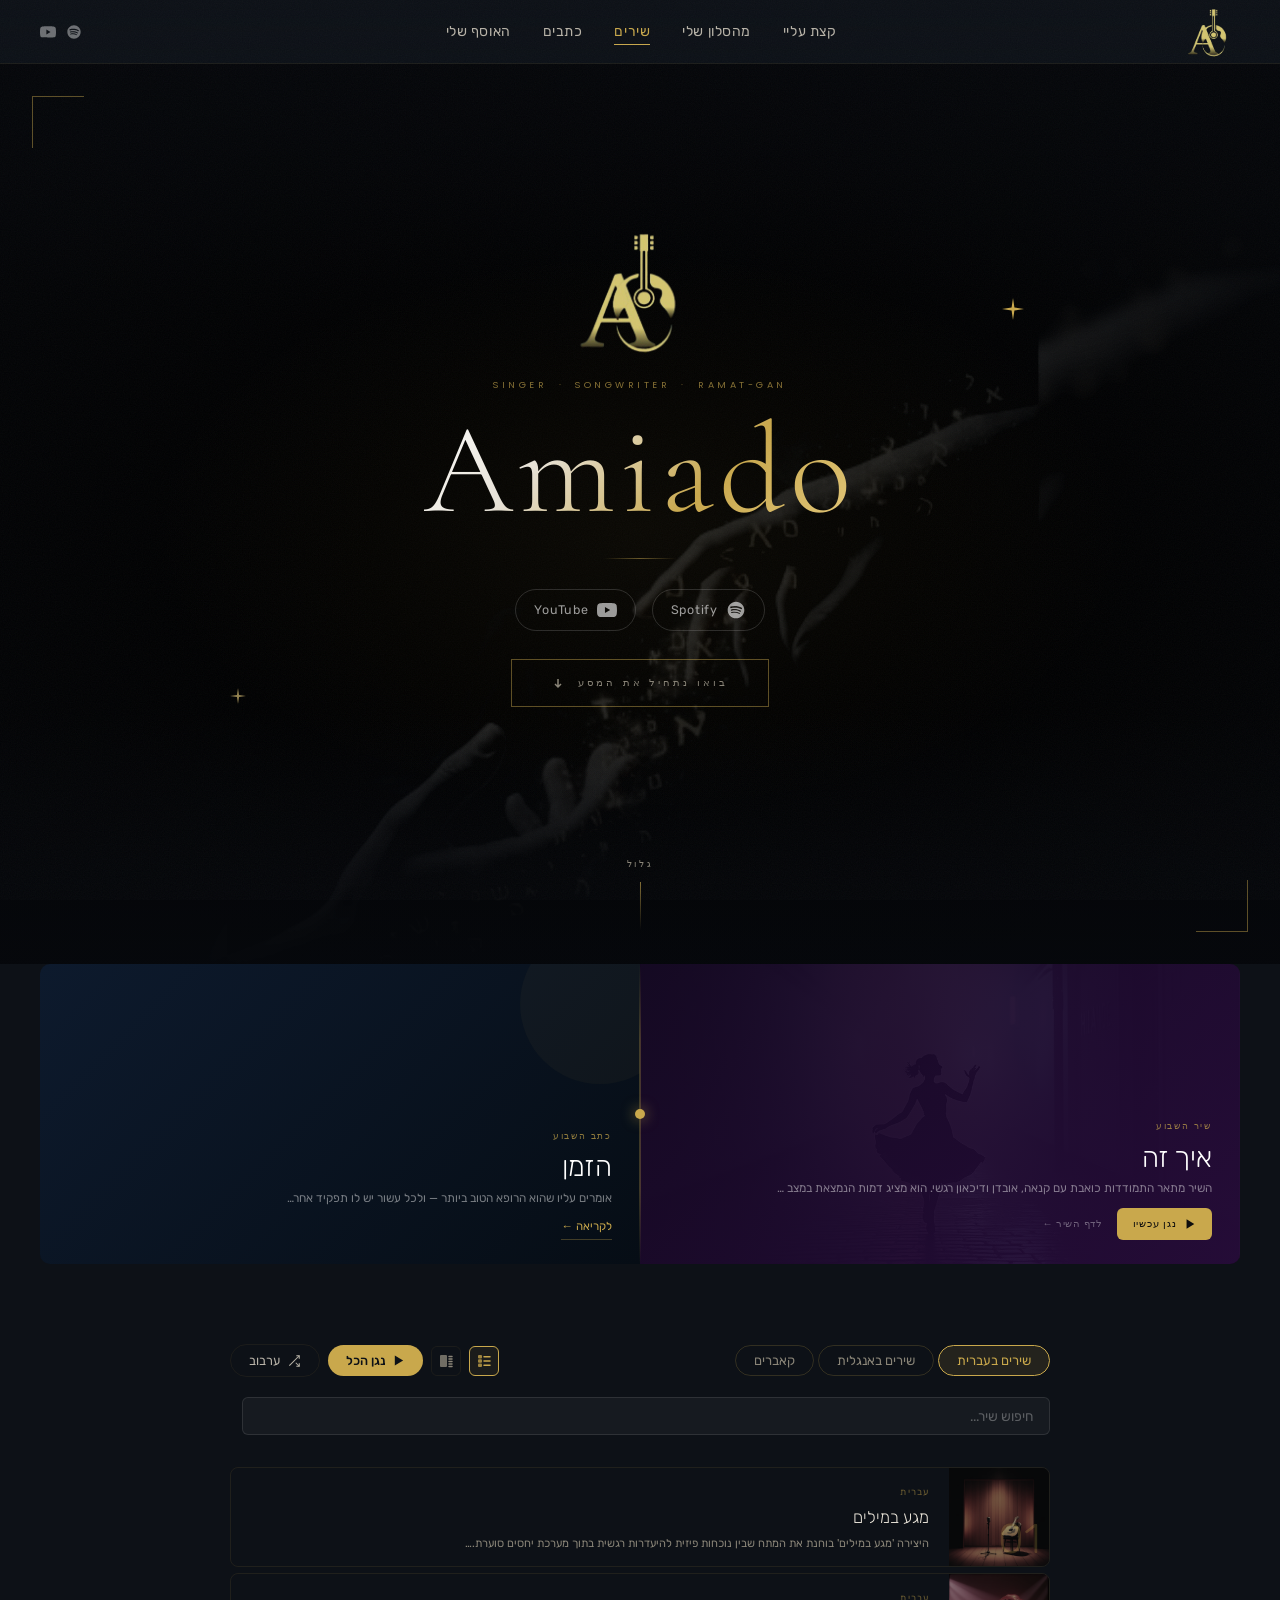
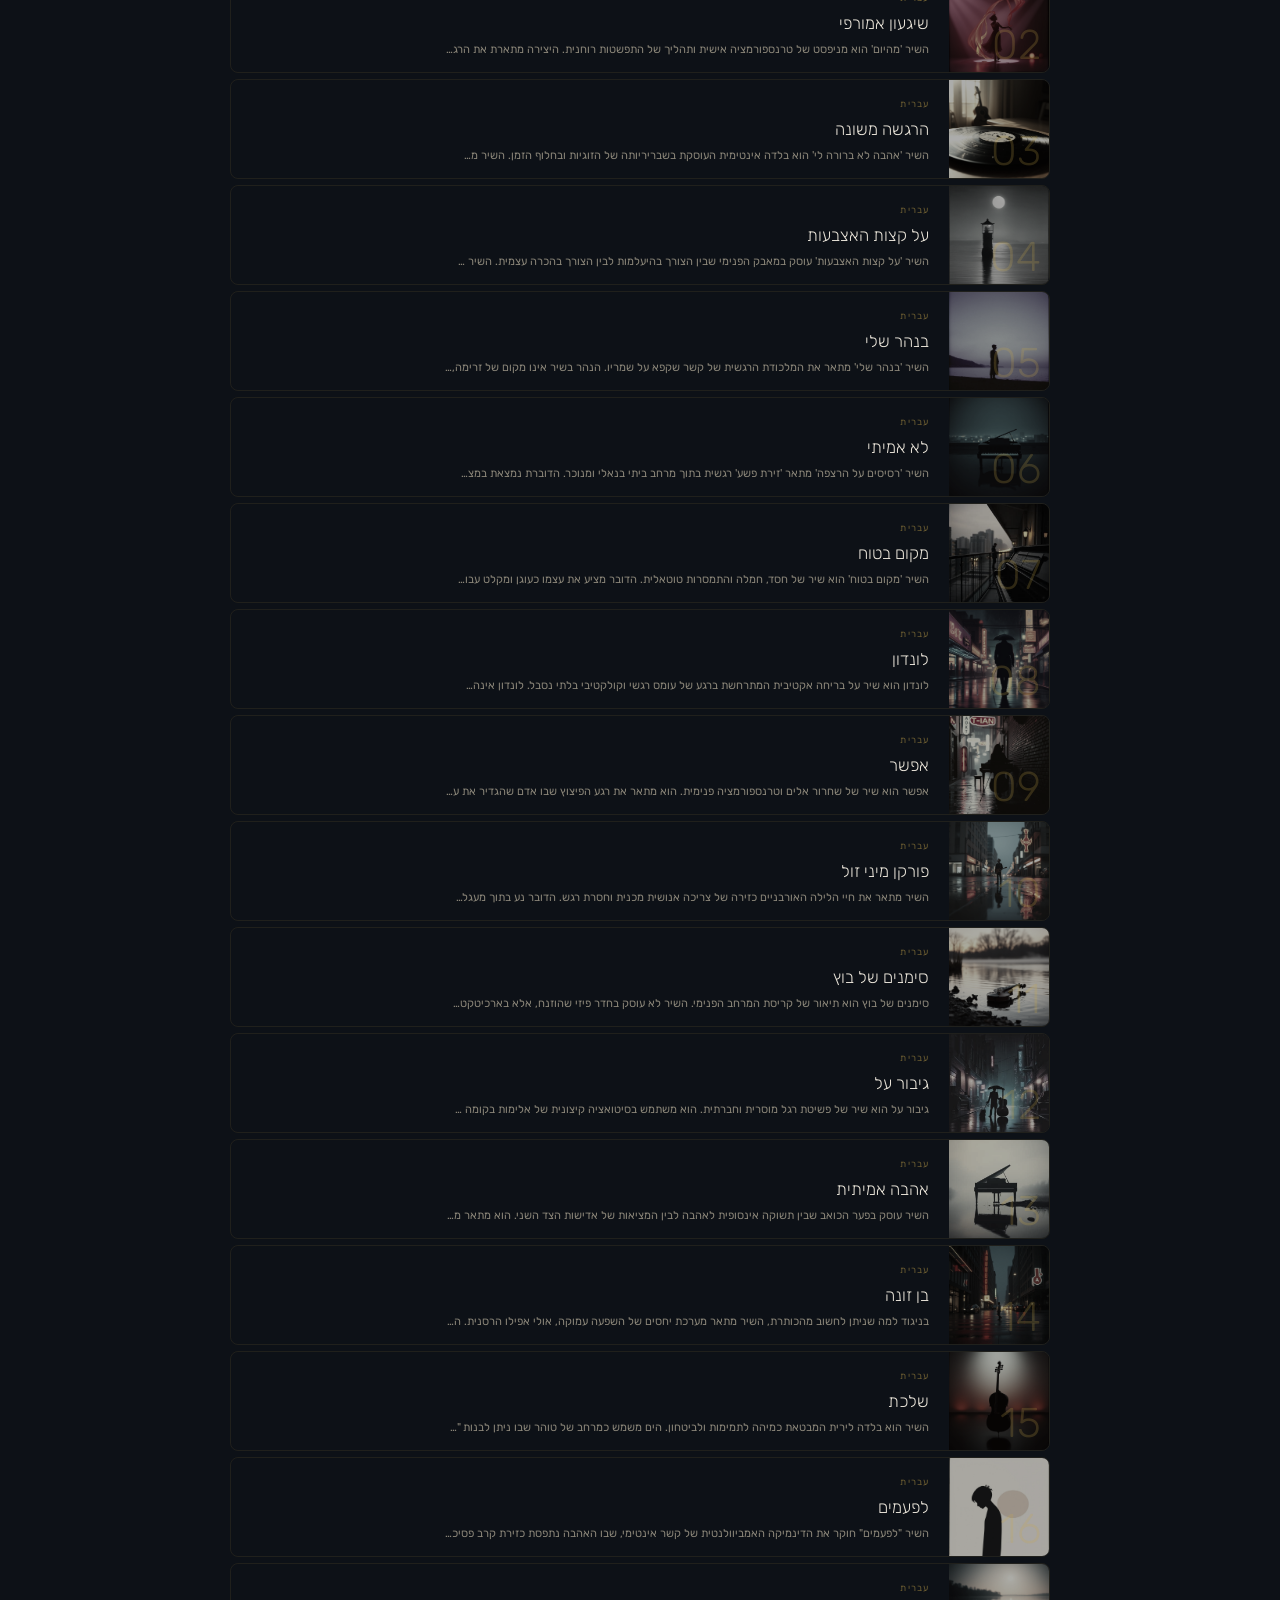
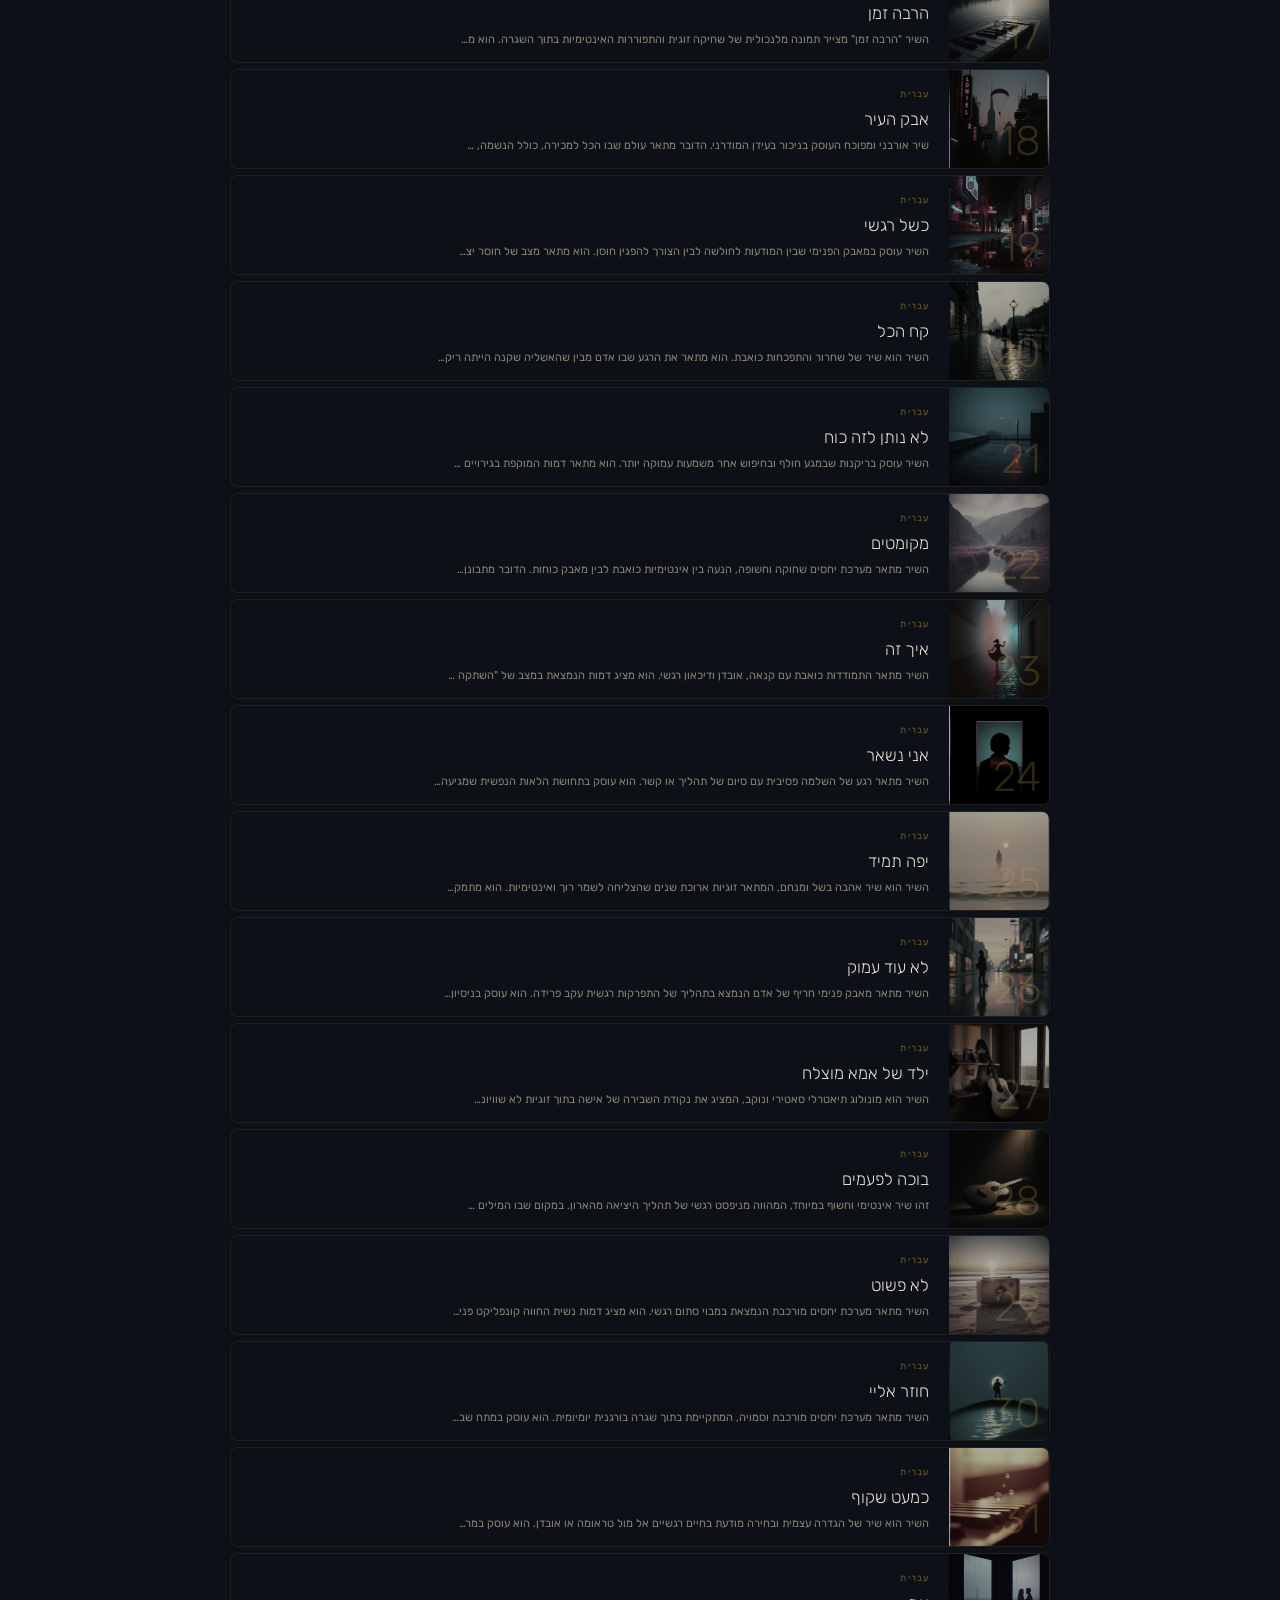
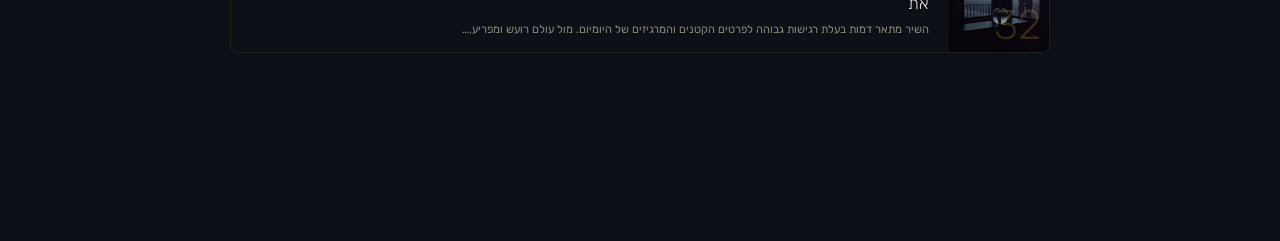
==== amiado/index.html @ 8e9199a2 "Add MP3 files, fix audio paths, redesign suggested playlists, fix player arrows - Add audio.mp3 for " ====
<!DOCTYPE html>
<html lang="he" dir="rtl">
<head>
  <meta charset="UTF-8">
  <meta name="viewport" content="width=device-width, initial-scale=1.0">
  <meta name="theme-color" content="#0d1117">
  <meta name="mobile-web-app-capable" content="yes">
  <meta name="apple-mobile-web-app-capable" content="yes">
  <meta name="apple-mobile-web-app-status-bar-style" content="black-translucent">
  <meta name="apple-mobile-web-app-title" content="amiado">
  <link rel="apple-touch-icon" href="aologo.svg">
  <link rel="manifest" href="manifest.json">
  <link rel="icon" href="favicon.svg" type="image/svg+xml">
  <title>Amiado</title>
  <meta property="og:title" content="Amiado">
  <meta property="og:description" content="Singer · Songwriter · Ramat-Gan">
  <meta property="og:image" content="https://amiado.vercel.app/OG.jpg">
  <meta property="og:url" content="https://amiado.vercel.app/">
  <meta property="og:type" content="website">
  <meta name="twitter:card" content="summary_large_image">
  <meta name="twitter:image" content="https://amiado.vercel.app/OG.jpg">
  <link rel="preconnect" href="https://fonts.googleapis.com">
  <link rel="preconnect" href="https://fonts.gstatic.com" crossorigin>
  <link href="https://fonts.googleapis.com/css2?family=Cormorant+Garamond:ital,wght@0,300;0,400;0,600;1,300;1,400&family=Poppins:wght@300;400;500&family=Rubik:wght@300;400;500;700&display=swap" rel="stylesheet">
  <link rel="stylesheet" href="style.css?v=20260321">
</head>
<body>
  <div class="grain" aria-hidden="true"></div>

  <nav id="nav">
    <a href="#/" class="nav-logo"><img src="aologo.svg" alt="amiado" class="nav-logo-img"></a>
    <div class="nav-links">
      <a href="#/bio" class="nav-link" data-route="bio">קצת עליי</a>
      <a href="#/moments" class="nav-link" data-route="moments">מהסלון שלי</a>
      <a href="#/" class="nav-link" data-route="home">שירים</a>
      <a href="#/writings" class="nav-link" data-route="writings">כתבים</a>
      <a href="#/collection" class="nav-link" data-route="collection">האוסף שלי</a>
    </div>
    <div class="nav-socials">
      <a href="https://open.spotify.com/artist/7402OgTntEjhGoKYp8rWCO?si=G20H4d8YR8ulstT4EiOsBg" target="_blank" rel="noopener" class="nav-social-link" title="Spotify" aria-label="Spotify">
        <svg width="16" height="16" viewBox="0 0 24 24" fill="currentColor"><path d="M12 2C6.477 2 2 6.477 2 12s4.477 10 10 10 10-4.477 10-10S17.523 2 12 2zm4.586 14.424a.623.623 0 0 1-.857.207c-2.348-1.435-5.304-1.76-8.785-.964a.623.623 0 1 1-.277-1.215c3.809-.87 7.076-.496 9.712 1.115a.623.623 0 0 1 .207.857zm1.223-2.722a.78.78 0 0 1-1.072.257c-2.687-1.652-6.785-2.13-9.965-1.166a.78.78 0 0 1-.43-1.497c3.633-1.043 8.157-.537 11.209 1.334a.78.78 0 0 1 .258 1.072zm.105-2.835C14.692 8.95 9.375 8.775 6.297 9.71a.937.937 0 1 1-.543-1.794c3.527-1.07 9.385-.862 13.088 1.329a.937.937 0 0 1-.928 1.622z"/></svg>
      </a>
      <a href="https://youtube.com/playlist?list=OLAK5uy_k_cZHO-Y21KtnXFcPKasixJgAzXjrcfzM&si=0nzcg_vjlUqUN7Cg" target="_blank" rel="noopener" class="nav-social-link" title="YouTube" aria-label="YouTube">
        <svg width="16" height="16" viewBox="0 0 24 24" fill="currentColor"><path d="M23.498 6.186a3.016 3.016 0 0 0-2.122-2.136C19.505 3.545 12 3.545 12 3.545s-7.505 0-9.377.505A3.017 3.017 0 0 0 .502 6.186C0 8.07 0 12 0 12s0 3.93.502 5.814a3.016 3.016 0 0 0 2.122 2.136c1.871.505 9.376.505 9.376.505s7.505 0 9.377-.505a3.015 3.015 0 0 0 2.122-2.136C24 15.93 24 12 24 12s0-3.93-.502-5.814zM9.545 15.568V8.432L15.818 12l-6.273 3.568z"/></svg>
      </a>
    </div>
  </nav>

  <main id="app" role="main"></main>

  <footer id="player" class="player hidden" aria-label="נגן מוזיקה">
    <div class="player-inner">
      <div class="player-info">
        <div class="player-cover-sm" id="playerCover" aria-hidden="true"></div>
        <div class="player-meta">
          <div class="player-title" id="playerTitle">—</div>
          <div class="player-artist">amiado</div>
        </div>
      </div>
      <div class="player-center">
        <div class="player-controls">
          <button class="player-btn" id="prevBtn" title="הקודם" aria-label="שיר קודם">
            <svg width="16" height="16" viewBox="0 0 16 16" fill="currentColor"><path d="M11.5 2h1.5v12h-1.5V2zM2.5 3.36L9.5 8l-7 4.64V3.36z"/></svg>
          </button>
          <button class="player-btn player-play-btn" id="playBtn" title="נגן/עצור" aria-label="נגן">
            <svg id="playIcon" width="18" height="18" viewBox="0 0 18 18" fill="currentColor"><path d="M4 2.5v13l11-6.5z"/></svg>
            <svg id="pauseIcon" width="18" height="18" viewBox="0 0 18 18" fill="currentColor" style="display:none"><rect x="4" y="2" width="4" height="14"/><rect x="10" y="2" width="4" height="14"/></svg>
          </button>
          <button class="player-btn" id="nextBtn" title="הבא" aria-label="שיר הבא">
            <svg width="16" height="16" viewBox="0 0 16 16" fill="currentColor"><path d="M3 2h1.5v12H3V2zm10.5 1.36v9.28L6.5 8l7-4.64z"/></svg>
          </button>
        </div>
        <div class="player-progress-wrap">
          <span class="player-time" id="currentTime">0:00</span>
          <div class="player-bar" id="playerBar" role="progressbar" aria-label="התקדמות שיר">
            <div class="player-bar-fill" id="playerFill"></div>
          </div>
          <span class="player-time" id="totalTime">0:00</span>
        </div>
      </div>
      <div class="player-volume">
        <svg width="16" height="16" viewBox="0 0 16 16" fill="currentColor" aria-hidden="true">
          <path d="M8 1L4 5H1v6h3l4 4V1zM11.5 4.5a5 5 0 010 7M13.5 2.5a8 8 0 010 11"/>
        </svg>
        <input type="range" id="volumeSlider" min="0" max="1" step="0.02" value="0.8" aria-label="עוצמת שמע">
      </div>
    </div>
  </footer>

  <audio id="audioEl" preload="metadata"></audio>

  <script src="app.js?v=20260321"></script>
  <script>
    if ('serviceWorker' in navigator) {
      window.addEventListener('load', () => {
        navigator.serviceWorker.register('./sw.js');
      });
    }
  </script>
</body>
</html>
---- amiado/style.css ----
/* ══════════════════════════════════════════
   amiado — design system
   dark editorial · gold accent · RTL Hebrew
══════════════════════════════════════════ */

:root {
  --bg:        #0d1117;
  --bg-mid:    #131824;
  --bg-card:   #161d2e;
  --bg-card-h: #1b2338;
  --gold:      #c9a84c;
  --gold-b:    #e4c87a;
  --gold-dim:  rgba(201,168,76,0.12);
  --gold-glow: rgba(201,168,76,0.08);
  --text:      #e8e3d8;
  --text-dim:  #8a8578;
  --text-mid:  #b8b3a8;
  --border:    rgba(201,168,76,0.18);
  --border-s:  rgba(201,168,76,0.08);
  --player-h:  72px;
  --nav-h:     64px;
  --font-he:   'Rubik', sans-serif;
  --font-en:   'Poppins', sans-serif;
  --font-d:    'Cormorant Garamond', serif;
  --ease:      cubic-bezier(0.25,0.46,0.45,0.94);
  --ease-out:  cubic-bezier(0.16,1,0.3,1);
}

*, *::before, *::after { box-sizing: border-box; margin: 0; padding: 0; }

html {
  font-size: 16px;
  scroll-behavior: smooth;
}

body {
  background: var(--bg);
  color: var(--text);
  font-family: var(--font-he);
  line-height: 1.7;
  min-height: 100vh;
  overflow-x: hidden;
  padding-bottom: calc(var(--player-h) + 16px);
}

/* ── Grain overlay ── */
.grain {
  position: fixed;
  inset: 0;
  pointer-events: none;
  z-index: 9998;
  opacity: 0.038;
  background-image: url("data:image/svg+xml,%3Csvg viewBox='0 0 256 256' xmlns='http://www.w3.org/2000/svg'%3E%3Cfilter id='n'%3E%3CfeTurbulence type='fractalNoise' baseFrequency='0.85' numOctaves='4' stitchTiles='stitch'/%3E%3C/filter%3E%3Crect width='100%25' height='100%25' filter='url(%23n)'/%3E%3C/svg%3E");
  background-size: 256px 256px;
}

/* ══════════════════════════════════════════
   NAVIGATION
══════════════════════════════════════════ */
#nav {
  position: fixed;
  top: 0; inset-inline-start: 0; inset-inline-end: 0;
  height: var(--nav-h);
  display: flex;
  align-items: center;
  justify-content: space-between;
  padding: 0 40px;
  background: linear-gradient(to bottom, rgba(13,17,23,0.98) 0%, rgba(13,17,23,0.85) 100%);
  backdrop-filter: blur(12px);
  border-bottom: 1px solid var(--border-s);
  z-index: 100;
}

.nav-logo {
  font-family: var(--font-d);
  font-size: 1.6rem;
  font-weight: 400;
  font-style: italic;
  color: var(--gold);
  text-decoration: none;
  letter-spacing: 0.04em;
  transition: opacity 0.2s;
}
.nav-logo:hover { opacity: 0.75; }
.nav-socials { display: flex; align-items: center; gap: 10px; margin-right: 16px; }
.nav-social-link { color: rgba(255,255,255,0.4); transition: color 0.2s; display: flex; }
.nav-social-link:hover { color: rgba(255,255,255,0.9); }
.nav-logo-img { height: 56px; width: auto; display: block; }

.nav-links {
  display: flex;
  gap: 32px;
  align-items: center;
}

.nav-link {
  font-size: 0.875rem;
  font-weight: 400;
  color: var(--text-mid);
  text-decoration: none;
  letter-spacing: 0.04em;
  transition: color 0.2s;
  position: relative;
}
.nav-link::after {
  content: '';
  position: absolute;
  bottom: -2px; inset-inline-start: 0; inset-inline-end: 0;
  height: 1px;
  background: var(--gold);
  transform: scaleX(0);
  transform-origin: start;
  transition: transform 0.25s var(--ease);
}
.nav-link:hover, .nav-link.active { color: var(--gold); }
.nav-link:hover::after, .nav-link.active::after { transform: scaleX(1); }

/* Nav dropdown */
.nav-dropdown {
  position: relative;
}
.nav-dropdown-trigger {
  background: none;
  border: none;
  cursor: pointer;
  padding: 0;
}
.nav-dropdown-menu {
  position: absolute;
  top: calc(100% + 10px);
  right: 0;
  background: var(--bg-card);
  border: 1px solid var(--border-s);
  border-radius: 8px;
  padding: 6px 0;
  min-width: 130px;
  opacity: 0;
  pointer-events: none;
  transform: translateY(-6px);
  transition: opacity 0.18s, transform 0.18s;
  z-index: 400;
  box-shadow: 0 8px 24px rgba(0,0,0,0.4);
}
.nav-dropdown.open .nav-dropdown-menu {
  opacity: 1;
  pointer-events: auto;
  transform: translateY(0);
}
.nav-dropdown-item {
  display: block;
  padding: 9px 16px;
  font-size: 0.82rem;
  color: var(--text-mid);
  text-decoration: none;
  letter-spacing: 0.04em;
  transition: color 0.15s, background 0.15s;
}
.nav-dropdown-item:hover { color: var(--gold); background: rgba(201,168,76,0.06); }

/* ══════════════════════════════════════════
   MAIN CONTENT
══════════════════════════════════════════ */
#app {
  padding-top: var(--nav-h);
  min-height: calc(100vh - var(--nav-h));
}

/* ── Page transitions ── */
.page-enter {
  animation: fadeUp 0.45s var(--ease-out) both;
}
@keyframes fadeUp {
  from { opacity: 0; transform: translateY(18px); }
  to   { opacity: 1; transform: translateY(0); }
}

/* ── Scroll reveal ── */
.scroll-reveal {
  opacity: 0;
  transform: translateY(22px);
  transition: opacity 0.55s var(--ease-out), transform 0.55s var(--ease-out);
}
.scroll-reveal.scroll-visible {
  opacity: 1;
  transform: translateY(0);
}
/* Lighter reveal for inline text elements */
.writing-page-body .scroll-reveal,
.writing-stanza.scroll-reveal {
  transform: translateY(12px);
  transition-duration: 0.45s;
}

/* ══════════════════════════════════════════
   HOME PAGE
══════════════════════════════════════════ */

/* Hero (legacy — kept for compatibility) */
.hero {
  padding: 80px 40px 64px;
  text-align: center;
  position: relative;
  overflow: hidden;
}

/* ══════════════════════════════════════════
   ENTRY SCREEN — full-bleed photo hero
══════════════════════════════════════════ */
.entry-screen {
  position: relative;
  height: 100vh;
  min-height: 600px;
  display: flex;
  align-items: center;
  justify-content: center;
  overflow: hidden;
}

/* Photo background */
.entry-bg {
  position: absolute;
  inset: 0;
  background-image: url('img2.jpg');
  background-size: cover;
  background-position: center 20%;
  filter: brightness(0.2) contrast(1.15) saturate(0.25);
  transform: scale(1.06);
  transition: transform 9s cubic-bezier(0.25, 0.46, 0.45, 0.94);
  will-change: transform;
}
.entry-bg.loaded { transform: scale(1); }

/* Layered vignette overlays */
.entry-screen::before {
  content: '';
  position: absolute;
  inset: 0;
  background:
    radial-gradient(ellipse 85% 75% at 50% 55%, transparent 25%, rgba(6,8,12,0.65) 80%),
    linear-gradient(to bottom, rgba(6,8,12,0.55) 0%, transparent 25%, transparent 72%, rgba(6,8,12,0.9) 100%);
  pointer-events: none;
  z-index: 1;
}

/* Gold haze at center */
.entry-screen::after {
  content: '';
  position: absolute;
  inset: 0;
  background: radial-gradient(ellipse 55% 45% at 50% 52%, rgba(201,168,76,0.05) 0%, transparent 70%);
  pointer-events: none;
  z-index: 1;
}

/* Corner frame decorations */
.entry-corner {
  position: absolute;
  width: 52px;
  height: 52px;
  z-index: 3;
  opacity: 0;
  transition: opacity 1.4s ease;
}
.entry-corner.vis { opacity: 0.45; }
.entry-corner--tl {
  top: 32px;
  inset-inline-end: 32px;
  border-top: 1px solid var(--gold);
  border-inline-end: 1px solid var(--gold);
}
.entry-corner--br {
  bottom: 32px;
  inset-inline-start: 32px;
  border-bottom: 1px solid var(--gold);
  border-inline-start: 1px solid var(--gold);
}

/* Content block */
.entry-content {
  position: relative;
  z-index: 2;
  text-align: center;
  display: flex;
  flex-direction: column;
  align-items: center;
  padding: 0 24px;
  margin-bottom: 100px;
}
.entry-hero-logo {
  width: 140px;
  height: auto;
  margin-bottom: 16px;
  opacity: 0;
  transform: translateY(-8px);
  transition: opacity 0.9s ease, transform 0.9s ease;
}
.entry-hero-logo.vis { opacity: 1; transform: translateY(0); }

.entry-eyebrow {
  font-family: var(--font-en);
  font-size: 0.58rem;
  letter-spacing: 0.38em;
  text-transform: uppercase;
  color: var(--gold);
  opacity: 0;
  transform: translateY(10px);
  transition: opacity 0.9s ease, transform 0.9s ease;
  margin-bottom: 20px;
}
.entry-eyebrow.vis { opacity: 0.65; transform: translateY(0); }

.entry-name {
  font-family: var(--font-d);
  font-size: clamp(3.2rem, 11vw, 8rem);
  font-weight: 300;
  line-height: 0.9;
  letter-spacing: 0.04em;
  background: linear-gradient(135deg, #ffffff 0%, #e8e3d8 30%, #c9a84c 65%, #e4c87a 100%);
  -webkit-background-clip: text;
  -webkit-text-fill-color: transparent;
  background-clip: text;
  opacity: 0;
  transform: translateY(22px);
  transition: opacity 1.3s ease, transform 1.3s ease;
}
.entry-name.vis { opacity: 1; transform: translateY(0); }
.entry-name em { font-style: italic; }

.entry-tagline {
  font-family: var(--font-d);
  font-size: clamp(1rem, 2.4vw, 1.55rem);
  font-style: italic;
  font-weight: 300;
  color: var(--text-mid);
  margin-top: 18px;
  opacity: 0;
  transform: translateY(10px);
  transition: opacity 1.1s ease, transform 1.1s ease;
  max-width: 500px;
  line-height: 1.85;
}
.entry-tagline.vis { opacity: 0.7; transform: translateY(0); }

.entry-divider {
  width: 0;
  height: 1px;
  background: linear-gradient(90deg, transparent, var(--gold), transparent);
  margin: 30px 0;
  opacity: 0;
  transition: width 1s ease, opacity 0.8s ease;
}
.entry-divider.vis { width: 72px; opacity: 0.5; }

.entry-socials {
  display: flex;
  gap: 16px;
  justify-content: center;
  margin-bottom: 28px;
  opacity: 0;
  transform: translateY(10px);
  transition: opacity 0.8s ease 0.4s, transform 0.8s ease 0.4s;
}
.entry-socials.vis { opacity: 1; transform: translateY(0); }
.entry-social-link {
  display: flex;
  align-items: center;
  gap: 8px;
  padding: 9px 18px;
  border: 1px solid rgba(255,255,255,0.15);
  border-radius: 24px;
  color: rgba(255,255,255,0.6);
  text-decoration: none;
  font-size: 0.78rem;
  letter-spacing: 0.06em;
  transition: border-color 0.25s, color 0.25s, background 0.25s;
}
.entry-social-link:hover { background: rgba(255,255,255,0.05); color: #fff; border-color: rgba(255,255,255,0.3); }
.entry-social-link--spotify:hover { border-color: #1db954; color: #1db954; }
.entry-social-link--youtube:hover { border-color: #ff0000; color: #ff0000; }

.entry-enter-btn {
  display: inline-flex;
  align-items: center;
  gap: 14px;
  padding: 15px 40px;
  border: 1px solid rgba(201,168,76,0.45);
  font-family: var(--font-en);
  font-size: 0.65rem;
  letter-spacing: 0.3em;
  text-transform: uppercase;
  color: var(--text-dim);
  background: transparent;
  cursor: pointer;
  opacity: 0;
  transform: translateY(10px);
  transition: opacity 0.9s ease, transform 0.9s ease, border-color 0.3s, color 0.3s, background 0.3s;
}
.entry-enter-btn.vis { opacity: 1; transform: translateY(0); }
.entry-enter-btn:hover {
  border-color: var(--gold);
  color: var(--gold);
  background: rgba(201,168,76,0.05);
}
.entry-enter-btn svg { transition: transform 0.3s ease; }
.entry-enter-btn:hover svg { transform: translateY(4px); }


/* Scroll line at bottom */
.entry-scroll {
  position: absolute;
  bottom: 34px;
  left: 50%;
  transform: translateX(-50%);
  z-index: 3;
  display: flex;
  flex-direction: column;
  align-items: center;
  gap: 10px;
  cursor: pointer;
  opacity: 0;
  transition: opacity 1.2s ease;
}
.entry-scroll.vis { opacity: 1; }
.entry-scroll-label {
  font-family: var(--font-en);
  font-size: 0.56rem;
  letter-spacing: 0.28em;
  text-transform: uppercase;
  color: var(--text-dim);
}
.entry-scroll-line {
  width: 1px;
  height: 48px;
  background: linear-gradient(to bottom, rgba(201,168,76,0.65), transparent);
  animation: scrollPulse 2.4s ease-in-out infinite;
}
@keyframes scrollPulse {
  0%, 100% { opacity: 0.3; transform: scaleY(0.6); transform-origin: top; }
  55% { opacity: 1; transform: scaleY(1); transform-origin: top; }
}

/* ── Social buttons ── */
.social-btn {
  display: inline-flex;
  align-items: center;
  gap: 8px;
  padding: 7px 18px;
  border: 1px solid var(--border);
  border-radius: 40px;
  font-family: var(--font-en);
  font-size: 0.75rem;
  font-weight: 400;
  letter-spacing: 0.06em;
  color: var(--text-mid);
  text-decoration: none;
  transition: all 0.22s var(--ease);
  background: transparent;
}
.social-btn:hover {
  border-color: var(--gold);
  color: var(--gold);
  background: var(--gold-glow);
}

/* Sparkle accents */
.sparkle {
  position: absolute;
  z-index: 3;
  opacity: 0;
  transition: opacity 0.8s ease;
  pointer-events: none;
}
.sparkle.vis { opacity: 1; }
.sparkle svg {
  animation: sparkleSpin 4.5s ease-in-out infinite;
  transform-origin: center;
}
.sparkle:nth-child(2) svg { animation-delay: -1.3s; animation-duration: 3.5s; }
.sparkle:nth-child(3) svg { animation-delay: -2.8s; animation-duration: 5.2s; }
@keyframes sparkleSpin {
  0%, 100% { transform: rotate(0deg) scale(1);    opacity: 0.5; }
  25%       { transform: rotate(18deg) scale(1.1); opacity: 0.9; }
  50%       { transform: rotate(0deg) scale(0.88); opacity: 0.55; }
  75%       { transform: rotate(-14deg) scale(1.04); opacity: 0.85; }
}

/* Divider */
.section-divider {
  display: flex;
  align-items: center;
  gap: 20px;
  padding: 0 40px;
  margin-bottom: 40px;
}
.section-divider::before,
.section-divider::after {
  content: '';
  flex: 1;
  height: 1px;
  background: var(--border-s);
}
.section-divider-text {
  font-family: var(--font-d);
  font-size: 1.1rem;
  font-style: italic;
  color: var(--text-dim);
  letter-spacing: 0.08em;
  white-space: nowrap;
}

/* ── Song of the Week ── */
.sotw-section {
  padding: 0 40px 0;
}
.sotw-row {
  display: grid;
  grid-template-columns: 1fr 1fr;
  gap: 16px;
}
.sotw-card {
  display: block;
  position: relative;
  border-radius: 12px;
  overflow: hidden;
  height: 220px;
  text-decoration: none;
  cursor: pointer;
}
.sotw-card:hover .sotw-cover img { transform: scale(1.04); }
.sotw-cover {
  position: absolute;
  inset: 0;
}
.sotw-cover img {
  width: 100%;
  height: 100%;
  object-fit: cover;
  transition: transform 0.6s ease;
  display: block;
}
.sotw-overlay {
  position: absolute;
  inset: 0;
  background: linear-gradient(to left, rgba(0,0,0,0.15) 0%, rgba(0,0,0,0.65) 55%, rgba(0,0,0,0.85) 100%);
}
.sotw-content {
  position: relative;
  z-index: 1;
  padding: 28px 32px;
  height: 100%;
  display: flex;
  flex-direction: column;
  justify-content: center;
  gap: 8px;
}
.sotw-label {
  font-family: var(--font-en);
  font-size: 0.58rem;
  letter-spacing: 0.22em;
  text-transform: uppercase;
  color: var(--gold);
  background: rgba(201,168,76,0.12);
  border: 1px solid rgba(201,168,76,0.3);
  padding: 4px 10px;
  border-radius: 20px;
  width: fit-content;
}
.sotw-title {
  font-family: var(--font-d);
  font-size: clamp(1.5rem, 3.5vw, 2.4rem);
  font-weight: 300;
  color: #fff;
  letter-spacing: -0.01em;
  line-height: 1.2;
}
.sotw-desc {
  font-size: 0.78rem;
  color: rgba(255,255,255,0.55);
  max-width: 480px;
  line-height: 1.6;
  display: -webkit-box;
  -webkit-line-clamp: 2;
  -webkit-box-orient: vertical;
  overflow: hidden;
}
.sotw-actions {
  display: flex;
  align-items: center;
  gap: 16px;
  margin-top: 4px;
}
.sotw-play-btn {
  display: flex;
  align-items: center;
  gap: 8px;
  background: var(--gold);
  color: #0d0d0d;
  border: none;
  border-radius: 6px;
  padding: 9px 18px;
  font-family: var(--font-en);
  font-size: 0.68rem;
  letter-spacing: 0.1em;
  cursor: pointer;
  font-weight: 500;
  transition: opacity 0.2s;
}
.sotw-play-btn:hover { opacity: 0.85; }
.sotw-link-hint {
  font-family: var(--font-en);
  font-size: 0.65rem;
  color: rgba(255,255,255,0.4);
  letter-spacing: 0.05em;
  transition: color 0.2s;
}
.sotw-card:hover .sotw-link-hint { color: rgba(255,255,255,0.7); }
.sotw-cover--plain {
  background: linear-gradient(135deg, #1a1208 0%, #2c1f0a 50%, #1a1208 100%);
}
.sotw-overlay--writing {
  background: linear-gradient(to left, rgba(0,0,0,0.1) 0%, rgba(0,0,0,0.6) 50%, rgba(0,0,0,0.82) 100%);
}

@media (max-width: 768px) {
  .sotw-section { padding: 0 20px; }
  .sotw-row { grid-template-columns: 1fr; }
  .sotw-card { height: 180px; }
  .sotw-content { padding: 20px; }
  .sotw-desc { display: none; }
}
@media (max-width: 480px) {
  .sotw-section { padding: 0 12px; }
}

/* ── Songs chapter ── */
.songs-chapter-heading {
  padding: 80px 40px 0;
  max-width: 900px;
  margin: 0 auto;
}
.songs-chapter-label-row {
  display: flex;
  align-items: center;
  justify-content: space-between;
  gap: 16px;
}
.songs-chapter-label {
  font-family: var(--font-en);
  font-size: 0.72rem;
  letter-spacing: 0.34em;
  text-transform: uppercase;
  color: var(--gold);
  opacity: 0.65;
}
.songs-tabs {
  display: flex;
  gap: 4px;
  align-items: center;
}
.songs-tab {
  font-family: var(--font-he);
  font-size: 0.82rem;
  font-weight: 400;
  padding: 7px 18px;
  border-radius: 20px;
  border: 1px solid rgba(201,168,76,0.2);
  background: transparent;
  color: var(--text-dim);
  cursor: pointer;
  transition: border-color 0.2s, color 0.2s, background 0.2s;
  white-space: nowrap;
}
.songs-tab:hover {
  border-color: rgba(201,168,76,0.5);
  color: var(--text);
}
.songs-tab.active {
  background: rgba(201,168,76,0.12);
  border-color: var(--gold);
  color: var(--gold);
}
.songs-empty-state {
  display: flex;
  flex-direction: column;
  align-items: center;
  gap: 12px;
  padding: 64px 24px;
  color: var(--text-dim);
  opacity: 0.5;
}
.songs-empty-title {
  font-family: var(--font-he);
  font-size: 1.1rem;
  color: var(--text);
}
.songs-empty-sub {
  font-family: var(--font-he);
  font-size: 0.82rem;
}
.songs-chapter-controls {
  display: flex;
  align-items: center;
  gap: 8px;
  flex-shrink: 0;
}
.songs-view-btn {
  display: inline-flex;
  align-items: center;
  justify-content: center;
  width: 30px;
  height: 30px;
  border: 1px solid var(--border-s);
  border-radius: 6px;
  background: transparent;
  color: var(--text-dim);
  cursor: pointer;
  transition: color 0.2s, border-color 0.2s, background 0.2s;
}
.songs-view-btn:hover { color: var(--gold-b); border-color: var(--gold-b); }
.songs-view-btn.active { color: var(--gold); border-color: var(--gold); background: rgba(201,168,76,0.08); }

/* Songs search */
.songs-search-wrap {
  max-width: 900px;
  margin: 0 auto;
  padding: 20px 40px 0;
  display: flex;
  align-items: center;
  gap: 12px;
}
.songs-search-input {
  flex: 1;
  background: rgba(255,255,255,0.04);
  border: 1px solid rgba(255,255,255,0.1);
  border-radius: 6px;
  padding: 10px 16px;
  color: var(--text);
  font-family: var(--font-he);
  font-size: 0.85rem;
  outline: none;
  transition: border-color 0.2s;
  text-align: right;
}
.songs-search-input:focus { border-color: var(--gold); }
.songs-search-input::placeholder { color: rgba(255,255,255,0.3); }
.songs-search-count {
  color: rgba(255,255,255,0.35);
  font-size: 0.72rem;
  letter-spacing: 0.06em;
  white-space: nowrap;
}

/* Songs tracklist */
.songs-section {
  padding: 32px 40px 100px;
  max-width: 900px;
  margin: 0 auto;
}

.songs-tracklist {
  list-style: none;
}

/* Songs grid view */
.songs-grid {
  display: grid;
  grid-template-columns: repeat(3, 1fr);
  gap: 8px;
}

/* Magazine layout — first card is full-width featured */
.songs-grid .song-grid-card:first-child {
  grid-column: 1 / -1;
  height: 420px;
}
.songs-grid .song-grid-card:first-child .song-grid-card-panel {
  transform: translateY(0);
  background: linear-gradient(to top, rgba(0,0,0,0.95) 50%, transparent 100%);
  padding: 32px 24px 24px;
}
.songs-grid .song-grid-card:first-child .song-grid-card-panel-title {
  font-size: 1.5rem;
  font-family: var(--font-serif);
  font-weight: 300;
  white-space: normal;
  line-height: 1.3;
}
.songs-grid .song-grid-card:first-child .song-grid-card-panel-excerpt {
  font-size: 0.82rem;
  -webkit-line-clamp: 2;
  display: -webkit-box;
}

/* Card — same as fav-card */
.song-grid-card {
  position: relative;
  overflow: hidden;
  height: 320px;
  cursor: pointer;
  background: var(--bg-card);
  border-radius: 10px;
}
.song-grid-card-cover {
  position: absolute;
  inset: 0;
  overflow: hidden;
}
.song-grid-card-img-link {
  display: block;
  width: 100%;
  height: 100%;
}
.song-grid-card-cover img,
.song-grid-card-cover svg {
  width: 100%;
  height: 100%;
  object-fit: cover;
  display: block;
  filter: contrast(1.1) brightness(0.82) saturate(0.4);
  transition: transform 0.6s cubic-bezier(0.25,0.46,0.45,0.94), filter 0.4s;
  transform: scale(1.04);
}
.song-grid-card:hover .song-grid-card-cover img,
.song-grid-card:hover .song-grid-card-cover svg {
  transform: scale(1.08);
  filter: brightness(0.65) saturate(0.5);
}

/* Panel — slides up, at rest shows title strip (peek 52px like fav-card) */
.song-grid-card-panel {
  position: absolute;
  bottom: 0;
  inset-inline-start: 0;
  inset-inline-end: 0;
  padding: 20px 16px 16px;
  background: linear-gradient(to top, rgba(0,0,0,0.92) 70%, transparent 100%);
  transform: translateY(calc(100% - 52px));
  transition: transform 0.38s cubic-bezier(0.33,1,0.68,1);
  z-index: 3;
}
.song-grid-card:hover .song-grid-card-panel { transform: translateY(0); }

/* Top row: title + action buttons */
.song-grid-card-panel-top {
  display: flex;
  align-items: center;
  justify-content: space-between;
  gap: 10px;
  margin-bottom: 10px;
  height: 36px;
}
.song-grid-card-panel-btns {
  display: flex;
  align-items: center;
  gap: 8px;
  flex-shrink: 0;
}
.song-grid-card-panel-title {
  font-family: var(--font-he);
  font-size: 1rem;
  font-weight: 500;
  color: #fff;
  text-shadow: 0 1px 4px rgba(0,0,0,0.8);
  white-space: nowrap;
  overflow: hidden;
  text-overflow: ellipsis;
}

/* Excerpt */
.song-grid-card-panel-excerpt {
  font-family: var(--font-he);
  font-size: 0.74rem;
  line-height: 1.55;
  color: rgba(255,255,255,0.72);
  margin: 0;
  display: -webkit-box;
  -webkit-line-clamp: 3;
  -webkit-box-orient: vertical;
  overflow: hidden;
}

/* Play button — gold circle like fav-card-play */
.song-grid-play-btn {
  flex-shrink: 0;
  width: 36px;
  height: 36px;
  border-radius: 50%;
  background: var(--gold);
  border: 1px solid var(--gold);
  color: #000;
  cursor: pointer;
  display: flex;
  align-items: center;
  justify-content: center;
  transition: transform 0.2s, background 0.2s;
  padding: 0;
}
.song-grid-play-btn:hover { background: var(--gold-b); transform: scale(1.1); }

/* Add button — subtle outline, smaller than play */
.song-grid-add-btn {
  display: inline-flex;
  align-items: center;
  justify-content: center;
  width: 28px;
  height: 28px;
  flex-shrink: 0;
  border-radius: 50%;
  border: 1px solid rgba(232,227,216,0.35);
  background: rgba(13,17,23,0.45);
  color: rgba(232,227,216,0.7);
  cursor: pointer;
  padding: 0;
  backdrop-filter: blur(4px);
  transition: border-color 0.2s, color 0.2s;
}
.song-grid-add-btn:hover { border-color: var(--gold); color: var(--gold); }

/* Fav button — top-left like fav-card-heart, gold */
.song-grid-fav-btn {
  position: absolute;
  top: 10px;
  inset-inline-start: 10px;
  z-index: 5;
  width: 36px;
  height: 36px;
  border-radius: 50%;
  border: none;
  background: rgba(0,0,0,0.35);
  color: rgba(232,227,216,0.5);
  display: flex;
  align-items: center;
  justify-content: center;
  cursor: pointer;
  opacity: 0;
  transition: opacity 0.2s, color 0.2s, background 0.2s, transform 0.15s;
  padding: 0;
}
.song-grid-card:hover .song-grid-fav-btn { opacity: 1; }
/* Override .track-fav-btn.active which sets color: #e05a6a */
.song-grid-fav-btn.active { opacity: 1; color: var(--gold) !important; border-color: transparent !important; }
.song-grid-fav-btn:hover { background: rgba(201,168,76,0.18); color: var(--gold-b) !important; transform: scale(1.1); }

/* Below-cover info row */
.song-grid-card-info {
  display: flex;
  align-items: baseline;
  gap: 6px;
  margin-top: 8px;
  padding: 0 2px;
}
.song-grid-card-num {
  font-family: var(--font-en);
  font-size: 0.6rem;
  letter-spacing: 0.1em;
  color: var(--gold);
  opacity: 0.55;
  flex-shrink: 0;
}
.song-grid-card-title {
  font-size: 0.78rem;
  color: var(--text-dim);
  text-decoration: none;
  white-space: nowrap;
  overflow: hidden;
  text-overflow: ellipsis;
  transition: color 0.2s;
}
.song-grid-card:hover .song-grid-card-title { color: var(--gold-b); }

.track-cover {
  flex-shrink: 0;
  width: 54px;
  height: 54px;
  border-radius: 8px;
  overflow: hidden;
  display: block;
  align-self: center;
}
.track-cover img,
.track-cover svg {
  width: 100%;
  height: 100%;
  object-fit: cover;
  display: block;
  filter: brightness(0.88) saturate(0.7);
  transition: filter 0.3s;
}
.track-item:hover .track-cover img,
.track-item:hover .track-cover svg {
  filter: brightness(1) saturate(1);
}

.track-item {
  display: flex;
  align-items: flex-start;
  gap: 24px;
  padding: 22px 0;
  border-bottom: 1px solid rgba(201,168,76,0.07);
  transition: border-color 0.2s;
  position: relative;
  cursor: pointer;
}
.track-item::before {
  content: '';
  position: absolute;
  inset-inline-start: -24px;
  inset-inline-end: -24px;
  top: 0; bottom: 0;
  background: linear-gradient(to inline-end, rgba(201,168,76,0.04), transparent);
  opacity: 0;
  transition: opacity 0.22s;
  pointer-events: none;
}
.track-item:hover::before { opacity: 1; }
.track-item:hover { border-bottom-color: rgba(201,168,76,0.2); }
/* Lyric preview line */
.track-lyric-preview {
  display: block;
  font-family: var(--font-d);
  font-size: 0.88rem;
  font-style: italic;
  color: var(--text-dim);
  margin-top: 5px;
  opacity: 0.45;
  transition: opacity 0.25s ease;
  white-space: nowrap;
  overflow: hidden;
  text-overflow: ellipsis;
  max-width: 420px;
}
.track-item:hover .track-lyric-preview { opacity: 0.8; }

.track-num {
  font-family: var(--font-d);
  font-size: clamp(1.6rem, 3vw, 2.4rem);
  font-weight: 300;
  color: var(--gold);
  letter-spacing: -0.02em;
  flex-shrink: 0;
  width: 52px;
  text-align: center;
  opacity: 0.2;
  line-height: 1;
  padding-top: 4px;
  transition: opacity 0.2s;
}
.track-item:hover .track-num { opacity: 0.6; }

.track-title-link {
  flex: 1;
  display: flex;
  flex-direction: column;
  gap: 0;
  text-decoration: none;
  min-width: 0;
}
.track-title-row {
  display: flex;
  align-items: baseline;
  gap: 12px;
  min-width: 0;
}

.track-title {
  font-family: var(--font-d);
  font-size: clamp(1.2rem, 2.6vw, 1.65rem);
  font-weight: 300;
  color: var(--text);
  transition: color 0.2s;
  white-space: nowrap;
  overflow: hidden;
  text-overflow: ellipsis;
}
.track-item:hover .track-title { color: var(--gold-b); }

.track-badges {
  display: flex;
  gap: 6px;
  flex-shrink: 0;
}

.track-badge {
  font-family: var(--font-en);
  font-size: 0.62rem;
  letter-spacing: 0.06em;
  padding: 2px 7px;
  border-radius: 3px;
  border: 1px solid;
}
.track-badge--spotify {
  color: #1db954;
  border-color: rgba(29,185,84,0.3);
  background: rgba(29,185,84,0.08);
}
.track-badge--yt {
  color: #ff4444;
  border-color: rgba(255,68,68,0.3);
  background: rgba(255,68,68,0.08);
}
.track-badge--suno {
  color: var(--gold);
  border-color: var(--border);
  background: var(--gold-glow);
}

.track-actions {
  display: flex;
  align-items: center;
  gap: 8px;
  flex-shrink: 0;
  opacity: 0;
  transition: opacity 0.18s;
}
.track-item:hover .track-actions { opacity: 1; }

.track-play-btn,
.track-open-btn {
  width: 30px; height: 30px;
  border-radius: 50%;
  display: flex;
  align-items: center;
  justify-content: center;
  border: 1px solid var(--border);
  background: none;
  cursor: pointer;
  transition: all 0.18s;
  text-decoration: none;
}
.track-play-btn { background: var(--gold-dim); color: var(--gold); }
.track-play-btn svg { fill: currentColor; margin-inline-start: 1px; }
.track-play-btn:hover { background: rgba(201,168,76,0.25); border-color: var(--gold); }
.track-open-btn { color: var(--text-dim); }
.track-open-btn:hover { color: var(--gold); border-color: var(--gold); }
.track-share-btn { background: none; }

/* Fav + Add buttons */
.track-fav-btn,
.track-add-btn {
  width: 30px; height: 30px;
  border-radius: 50%;
  display: flex; align-items: center; justify-content: center;
  border: 1px solid var(--border-s);
  background: transparent;
  cursor: pointer;
  color: var(--text-dim);
  transition: all 0.18s;
  padding: 0;
}
.track-fav-btn:hover { color: #e05a6a; border-color: #e05a6a; }
.track-fav-btn.active { color: #e05a6a; border-color: #e05a6a; }
.track-add-btn:hover { color: var(--gold); border-color: var(--gold); }

/* Playlist dropdown */
.pl-dropdown {
  position: absolute;
  z-index: 9999;
  background: #1a1f28;
  border: 1px solid var(--border);
  border-radius: 6px;
  min-width: 200px;
  padding: 10px 0;
  box-shadow: 0 8px 32px rgba(0,0,0,0.5);
  direction: rtl;
}
.pl-dropdown-title {
  font-size: 0.7rem;
  letter-spacing: 0.12em;
  color: var(--text-dim);
  padding: 4px 14px 8px;
  border-bottom: 1px solid var(--border-s);
  margin-bottom: 4px;
}
.pl-dropdown-item {
  display: flex;
  align-items: center;
  gap: 10px;
  padding: 7px 14px;
  cursor: pointer;
  font-size: 0.85rem;
  color: var(--text-main);
  transition: background 0.15s;
}
.pl-dropdown-item:hover { background: rgba(255,255,255,0.04); }
.pl-dropdown-item input[type=checkbox] { accent-color: var(--gold); cursor: pointer; }
.pl-dropdown-new { padding: 8px 14px 4px; border-top: 1px solid var(--border-s); margin-top: 4px; }
.pl-dropdown-newbtn {
  background: none; border: none;
  color: var(--gold); font-size: 0.82rem;
  cursor: pointer; padding: 2px 0;
}
.pl-dropdown-newbtn:hover { opacity: 0.8; }
.pl-dropdown-inputs { display: flex; gap: 6px; margin-top: 6px; }
.pl-dropdown-input {
  flex: 1; background: var(--bg-card);
  border: 1px solid var(--border);
  color: var(--text-main); border-radius: 4px;
  padding: 5px 8px; font-size: 0.82rem;
}
.pl-dropdown-input:focus { outline: none; border-color: var(--gold); }
.pl-dropdown-save {
  background: var(--gold-dim); border: 1px solid var(--gold);
  color: var(--gold); border-radius: 4px;
  padding: 5px 10px; font-size: 0.78rem;
  cursor: pointer; white-space: nowrap;
}
.pl-dropdown-save:hover { background: rgba(201,168,76,0.25); }

/* ── Suno iframe embed ── */
.suno-embed-wrap {
  background: var(--bg-card);
  border: 1px solid var(--border-s);
  border-radius: 8px;
  padding: 16px;
  margin-bottom: 24px;
}
.suno-iframe {
  display: block;
  width: 100%;
  border-radius: 6px;
  margin-top: 10px;
  min-height: 152px;
}

.suno-placeholder {
  margin-top: 10px;
  height: 80px;
  border: 1px dashed var(--border);
  border-radius: 6px;
  display: flex;
  align-items: center;
  justify-content: center;
  gap: 10px;
  color: var(--text-dim);
  font-size: 0.85rem;
}
.suno-placeholder svg { fill: var(--text-dim); flex-shrink: 0; }
.suno-placeholder strong { color: var(--gold); }

/* ── YouTube embed ── */
.yt-embed-wrap {
  background: var(--bg-card);
  border: 1px solid var(--border-s);
  border-radius: 8px;
  padding: 16px;
  margin-bottom: 24px;
}
.yt-thumbnail-link {
  display: block; margin-top: 10px; border-radius: 6px;
  overflow: hidden; position: relative; text-decoration: none;
}
.yt-thumbnail-link img {
  display: block; width: 100%; aspect-ratio: 16/9;
  object-fit: cover; border-radius: 6px;
  transition: opacity 0.2s;
}
.yt-thumbnail-link:hover img { opacity: 0.85; }
.yt-thumbnail-play {
  position: absolute; inset: 0;
  display: flex; align-items: center; justify-content: center;
  background: rgba(0,0,0,0.25);
  transition: background 0.2s;
}
.yt-thumbnail-link:hover .yt-thumbnail-play { background: rgba(0,0,0,0.4); }
.yt-thumbnail-play svg { filter: drop-shadow(0 2px 6px rgba(0,0,0,0.6)); }

/* ══════════════════════════════════════════
   SONG DETAIL PAGE
══════════════════════════════════════════ */
.song-page {
  max-width: none;
  margin: 0;
  padding: 0;
}
.song-content {
  max-width: 1100px;
  margin: 0 auto;
  padding: 52px 40px 80px;
}

/* Song hero — full-width */
.song-hero {
  position: relative;
  width: 100%;
  height: 65vh;
  min-height: 380px;
  max-height: 640px;
  overflow: hidden;
  border-radius: 12px;
}
.song-hero-cover {
  position: absolute;
  inset: 0;
  overflow: hidden;
}
.song-hero-cover img,
.song-hero-cover svg {
  width: 100%;
  height: 100%;
  display: block;
  object-fit: cover;
  animation: song-ken-burns 8s ease-in-out infinite alternate;
  transform-origin: center center;
}
@keyframes song-ken-burns {
  from { transform: scale(1.0); }
  to   { transform: scale(1.12); }
}
/* hidden on desktop, shown inside mobile media query */
.song-hero-mobile-actions { display: none; }
.shma-btn { display: none; }
.song-hero-top-mobile { display: none; }
.song-mobile-back-btn { display: none; }
.song-mobile-search-btn { display: none; }
.song-mobile-nav-row { display: none; }
.song-mobile-search-overlay { display: none; }

.song-hero-overlay {
  position: absolute;
  inset: 0;
  background: linear-gradient(
    to bottom,
    rgba(13,17,23,0.15) 0%,
    rgba(13,17,23,0)    20%,
    rgba(13,17,23,0.6)  65%,
    rgba(13,17,23,0.97) 100%
  );
}
.song-hero-meta {
  position: absolute;
  inset: 0;
  display: flex;
  flex-direction: column;
  justify-content: space-between;
  padding: 20px 40px 44px;
}
.song-hero-top {
  display: flex;
  justify-content: space-between;
  align-items: flex-start;
}
.song-hero-top .breadcrumb { margin-bottom: 0; }
.song-hero-top .bc-link { color: rgba(232,227,216,0.5); }
.song-hero-top .bc-link:hover { color: var(--gold); }
.song-hero-top .bc-sep { color: rgba(232,227,216,0.25); }
.song-hero-top .bc-current { color: rgba(232,227,216,0.35); }
.song-hero-nav,
.writing-hero-nav {
  display: flex;
  gap: 8px;
  flex-shrink: 0;
  margin-bottom: 12px;
}
.writing-nav-btn {
  display: inline-flex;
  align-items: center;
  gap: 7px;
  padding: 7px 16px;
  border: 1px solid rgba(232,227,216,0.2);
  border-radius: 20px;
  font-family: var(--font-he);
  font-size: 0.78rem;
  color: rgba(232,227,216,0.65);
  text-decoration: none;
  transition: border-color 0.2s, color 0.2s, background 0.2s;
  backdrop-filter: blur(6px);
  background: rgba(13,17,23,0.25);
}
.writing-nav-btn:hover {
  border-color: var(--gold);
  color: var(--gold);
  background: rgba(201,168,76,0.1);
}
.song-hero-nav-btn {
  display: inline-flex;
  align-items: center;
  gap: 7px;
  padding: 7px 16px;
  border: 1px solid rgba(232,227,216,0.2);
  border-radius: 20px;
  font-family: var(--font-he);
  font-size: 0.78rem;
  color: rgba(232,227,216,0.65);
  text-decoration: none;
  transition: border-color 0.2s, color 0.2s, background 0.2s;
  backdrop-filter: blur(6px);
  background: rgba(13,17,23,0.25);
}
.song-hero-nav-btn:hover {
  border-color: var(--gold);
  color: var(--gold);
  background: rgba(201,168,76,0.1);
}
.song-hero-bottom {
  display: flex;
  flex-direction: column;
  gap: 8px;
}
.song-hero-title {
  font-family: var(--font-d);
  font-size: clamp(2.4rem, 5.5vw, 5rem);
  font-weight: 300;
  font-style: italic;
  color: var(--text);
  line-height: 1.1;
  letter-spacing: -0.01em;
}

.song-header-info {
  flex: 1;
  display: flex;
  flex-direction: column;
  justify-content: center;
  gap: 12px;
}

.song-number {
  font-family: var(--font-en);
  font-size: 0.7rem;
  letter-spacing: 0.22em;
  color: var(--gold);
  text-transform: uppercase;
}

.song-title-lg {
  font-family: var(--font-d);
  font-size: clamp(2.4rem, 5vw, 3.8rem);
  font-weight: 300;
  line-height: 1.1;
  color: var(--text);
  letter-spacing: -0.01em;
}

.song-header-actions {
  display: flex;
  gap: 12px;
  align-items: center;
  margin-top: 8px;
}

.btn-play-song {
  display: inline-flex;
  align-items: center;
  gap: 10px;
  padding: 10px 24px;
  background: var(--gold);
  color: #0d1117;
  border: none;
  border-radius: 40px;
  font-family: var(--font-he);
  font-size: 0.875rem;
  font-weight: 500;
  cursor: pointer;
  transition: all 0.22s var(--ease);
  text-decoration: none;
}
.btn-play-song:hover {
  background: var(--gold-b);
  transform: translateY(-1px);
  box-shadow: 0 4px 20px rgba(201,168,76,0.35);
}

.btn-share-song {
  display: inline-flex;
  align-items: center;
  gap: 8px;
  padding: 10px 20px;
  background: transparent;
  border: 1px solid rgba(255,255,255,0.2);
  border-radius: 6px;
  color: rgba(255,255,255,0.75);
  font-family: var(--font-en);
  font-size: 0.68rem;
  letter-spacing: 0.1em;
  cursor: pointer;
  transition: border-color 0.2s, color 0.2s, background 0.2s;
  white-space: nowrap;
}
.btn-share-song:hover {
  border-color: var(--gold);
  color: var(--gold);
  background: rgba(201,168,76,0.08);
}
.btn-play-song svg { fill: #0d1117; }

/* ── Karaoke button ── */
.btn-karaoke-song {
  display: inline-flex;
  align-items: center;
  gap: 8px;
  padding: 10px 20px;
  background: transparent;
  border: 1px solid rgba(201,168,76,0.4);
  border-radius: 6px;
  color: var(--gold);
  font-family: var(--font-he);
  font-size: 0.875rem;
  cursor: pointer;
  transition: border-color 0.2s, background 0.2s, box-shadow 0.2s;
  white-space: nowrap;
}
.btn-karaoke-song:hover {
  border-color: var(--gold);
  background: rgba(201,168,76,0.1);
  box-shadow: 0 0 12px rgba(201,168,76,0.2);
}

/* ── Karaoke inline mode ── */
.lyrics-title-row {
  display: flex;
  align-items: center;
  justify-content: space-between;
  margin-bottom: 4px;
}
.karaoke-bar {
  display: flex;
  align-items: center;
  gap: 8px;
}
.karaoke-start-btn, .karaoke-stop-btn {
  display: inline-flex;
  align-items: center;
  gap: 6px;
  padding: 6px 14px;
  border-radius: 20px;
  font-family: var(--font-he);
  font-size: 0.78rem;
  cursor: pointer;
  transition: all 0.2s;
  white-space: nowrap;
}
.karaoke-start-btn {
  background: transparent;
  border: 1px solid rgba(201,168,76,0.45);
  color: var(--gold);
}
.karaoke-start-btn:hover {
  background: rgba(201,168,76,0.1);
  border-color: var(--gold);
}
.karaoke-stop-btn {
  background: rgba(201,168,76,0.15);
  border: 1px solid var(--gold);
  color: var(--gold);
}
.karaoke-stop-btn:hover {
  background: rgba(201,168,76,0.28);
}

/* Active line highlight */
.lyrics-col.karaoke-mode .lyrics-line {
  opacity: 0.35;
  transition: opacity 0.3s, color 0.3s;
}
.lyrics-col.karaoke-mode .lyrics-line.kl-active {
  opacity: 1;
  color: var(--gold);
  font-weight: 600;
}

/* ── Song body: lyrics + chords ── */
.song-body {
  display: grid;
  grid-template-columns: 1fr 280px;
  gap: 48px;
  margin-bottom: 64px;
  align-items: start;
}

/* Lyrics column */
.lyrics-col {}

.lyrics-title {
  font-family: var(--font-d);
  font-size: 1rem;
  font-style: italic;
  color: var(--text-dim);
  letter-spacing: 0.1em;
  margin-bottom: 32px;
  padding-bottom: 12px;
  border-bottom: 1px solid var(--border-s);
}

.lyrics-section {
  margin-bottom: 36px;
}

.lyrics-section-label {
  font-family: var(--font-en);
  font-size: 0.68rem;
  letter-spacing: 0.2em;
  text-transform: uppercase;
  color: var(--gold);
  margin-bottom: 12px;
  opacity: 0.8;
}

.lyrics-line {
  font-size: 1.1rem;
  font-weight: 300;
  line-height: 2;
  color: var(--text);
  display: block;
}

/* Sidebar (player embed + chords) */
.song-sidebar {
  position: sticky;
  top: calc(var(--nav-h) + 24px);
}

.sidebar-player {
  background: var(--bg-card);
  border: 1px solid var(--border-s);
  border-radius: 8px;
  padding: 20px;
  margin-bottom: 24px;
}
.sidebar-coming-soon {
  background: var(--bg-card);
  border: 1px solid var(--border-s);
  border-radius: 8px;
  padding: 28px 20px;
  margin-bottom: 24px;
  display: flex;
  flex-direction: column;
  align-items: center;
  gap: 10px;
  color: var(--text-dim);
  opacity: 0.7;
}
.coming-soon-text {
  font-family: var(--font-he);
  font-size: 0.95rem;
  color: var(--text);
}
.coming-soon-sub {
  font-family: var(--font-en);
  font-size: 0.75rem;
  letter-spacing: 0.05em;
  color: var(--text-dim);
}

.sidebar-player-title {
  font-size: 0.8rem;
  color: var(--text-dim);
  font-family: var(--font-en);
  letter-spacing: 0.06em;
  margin-bottom: 14px;
}

.sidebar-play-btn {
  width: 100%;
  display: flex;
  align-items: center;
  justify-content: center;
  gap: 10px;
  padding: 12px;
  background: var(--gold-dim);
  border: 1px solid var(--border);
  border-radius: 6px;
  color: var(--gold);
  font-family: var(--font-he);
  font-size: 0.9rem;
  cursor: pointer;
  transition: all 0.22s var(--ease);
}
.sidebar-play-btn:hover {
  background: rgba(201,168,76,0.2);
  transform: translateY(-1px);
}
.sidebar-play-btn svg { fill: currentColor; }

/* Chords */
.chords-box {
  background: var(--bg-card);
  border: 1px solid var(--border-s);
  border-radius: 8px;
  padding: 16px 20px;
}
.chords-box summary { list-style: none; }
.chords-box summary::-webkit-details-marker { display: none; }
.chords-title {
  font-family: var(--font-en);
  font-size: 0.68rem;
  letter-spacing: 0.2em;
  text-transform: uppercase;
  color: var(--text-dim);
  cursor: pointer;
  user-select: none;
  margin-bottom: 0;
}
.chords-list {
  display: flex;
  flex-wrap: wrap;
  gap: 8px;
}
.chord-tag {
  padding: 4px 12px;
  background: var(--gold-dim);
  border: 1px solid var(--border);
  border-radius: 4px;
  font-family: var(--font-en);
  font-size: 0.85rem;
  color: var(--gold);
  font-weight: 500;
}
.chords-empty {
  font-size: 0.8rem;
  color: var(--text-dim);
  font-style: italic;
}
.chords-title {
  display: flex;
  align-items: center;
  gap: 10px;
  flex-wrap: wrap;
  margin-bottom: 0;
}
.chords-arrow {
  margin-inline-start: auto;
  font-size: 1rem;
  color: var(--gold);
  opacity: 0.6;
  transition: transform 0.2s;
}
.chords-box[open] .chords-arrow { transform: rotate(180deg); }
.chords-meta {
  font-size: 0.72rem;
  color: var(--text-dim);
  font-family: var(--font-en);
  letter-spacing: 0.05em;
}
.chords-sections {
  display: flex;
  flex-direction: column;
  gap: 10px;
  margin-top: 14px;
}
.chords-section-row {
  display: flex;
  flex-direction: column;
  gap: 6px;
}
.chords-section-label {
  font-size: 0.7rem;
  color: var(--text-dim);
  font-family: var(--font-he);
}

/* ── Analysis section ── */
.analysis-section {
  border-top: 1px solid var(--border-s);
  padding-top: 56px;
}

.analysis-heading {
  font-family: var(--font-d);
  font-size: 1.9rem;
  font-weight: 300;
  font-style: italic;
  color: var(--text);
  margin-bottom: 40px;
  display: flex;
  align-items: center;
  gap: 16px;
}
.analysis-heading::after {
  content: '';
  flex: 1;
  height: 1px;
  background: var(--border-s);
}

.analysis-grid {
  display: grid;
  grid-template-columns: repeat(2, 1fr);
  gap: 24px;
}

.analysis-card {
  background: var(--bg-card);
  border: 1px solid var(--border-s);
  border-radius: 8px;
  padding: 28px 30px;
  transition: border-color 0.22s;
}
.analysis-card:hover {
  border-color: var(--border);
}

.analysis-card-label {
  font-family: var(--font-en);
  font-size: 0.66rem;
  letter-spacing: 0.22em;
  text-transform: uppercase;
  color: var(--gold);
  margin-bottom: 14px;
  display: flex;
  align-items: center;
  gap: 10px;
}
.analysis-card-label::before {
  content: '';
  width: 18px;
  height: 1px;
  background: var(--gold);
  display: block;
  flex-shrink: 0;
}

.analysis-card-text {
  font-size: 0.9rem;
  line-height: 1.8;
  color: var(--text-mid);
  font-weight: 300;
}

/* ══════════════════════════════════════════
   BIOGRAPHY PAGE
══════════════════════════════════════════ */
.bio-page {
  max-width: 860px;
  margin: 0 auto;
  padding: 64px 40px 80px;
}

.bio-hero {
  display: flex;
  gap: 48px;
  align-items: flex-start;
  margin-bottom: 64px;
}

.bio-photo-main {
  width: 280px;
  flex-shrink: 0;
  aspect-ratio: 3/4;
  border-radius: 2px;
  overflow: hidden;
  border: none;
  background: var(--bg-card);
  display: flex;
  align-items: center;
  justify-content: center;
  color: var(--text-dim);
  font-size: 0.8rem;
  font-style: italic;
  box-shadow: 12px 12px 0 rgba(201,168,76,0.1), -2px -2px 0 rgba(201,168,76,0.05);
  position: relative;
}
/* subtle film treatment on photo */
.bio-photo-main img {
  position: absolute;
  inset: 0;
  width: 100%;
  height: 100%;
  object-fit: cover;
  display: block;
  filter: contrast(1.08) brightness(0.9) saturate(0.6);
  transition: filter 0.4s ease;
}
.bio-photo-main:hover img {
  filter: contrast(1.0) brightness(1.0) saturate(1);
}
/* gold top-left corner accent */
.bio-photo-main::before {
  content: '';
  position: absolute;
  top: -6px;
  inset-inline-end: -6px;
  width: 40px;
  height: 40px;
  border-top: 2px solid var(--gold);
  border-inline-end: 2px solid var(--gold);
  pointer-events: none;
  z-index: 2;
}

.bio-intro {
  flex: 1;
}

.bio-greeting {
  font-family: var(--font-en);
  font-size: 0.7rem;
  letter-spacing: 0.24em;
  text-transform: uppercase;
  color: var(--gold);
  margin-bottom: 16px;
}

.bio-name-lg {
  font-family: var(--font-d);
  font-size: clamp(2.8rem, 6vw, 4.5rem);
  font-weight: 300;
  font-style: italic;
  line-height: 0.95;
  color: var(--text);
  margin-bottom: 28px;
}

.bio-text {
  font-size: 0.95rem;
  line-height: 1.9;
  color: var(--text-mid);
  font-weight: 300;
}

.bio-text p + p { margin-top: 18px; }

/* Bio page entrance animation */
#bioGreeting, #bioName, #bioPhoto, #bioText {
  opacity: 0;
  transform: translateY(18px);
  transition: opacity 0.7s var(--ease-out), transform 0.7s var(--ease-out);
}
#bioPhoto {
  transform: translateY(12px);
  transition-duration: 0.85s;
}
#bioGreeting.vis, #bioName.vis, #bioPhoto.vis, #bioText.vis {
  opacity: 1;
  transform: translateY(0);
}

/* Photo strip */
/* Bio photo slider */
.bio-slider {
  position: relative;
  margin: 0 -40px 64px;
  height: 420px;
  overflow: hidden;
}
.bio-slide {
  position: absolute;
  inset: 0;
  opacity: 0;
  transition: opacity 1.2s ease;
}
.bio-slide--active { opacity: 1; }
.bio-slide img {
  width: 100%;
  height: 100%;
  object-fit: cover;
  display: block;
  filter: contrast(1.1) brightness(0.82) saturate(0.3);
  transform: scale(1.04);
  transition: transform 8s ease;
}
.bio-slide--active img { transform: scale(1); }
.bio-slider-dots {
  position: absolute;
  bottom: 16px;
  inset-inline-start: 0;
  inset-inline-end: 0;
  display: flex;
  justify-content: center;
  gap: 8px;
  z-index: 2;
}
.bio-dot {
  width: 6px;
  height: 6px;
  border-radius: 50%;
  background: rgba(201,168,76,0.35);
  border: none;
  cursor: pointer;
  transition: background 0.3s, transform 0.3s;
  padding: 0;
}
.bio-dot--active {
  background: var(--gold);
  transform: scale(1.4);
}

/* Desktop: 3-column photo strip */
.bio-photo-strip {
  display: grid;
  grid-template-columns: 1fr 1fr 1fr;
  gap: 12px;
  margin: 0 0 64px;
  align-items: stretch;
}
.bio-strip-item {
  position: relative;
  overflow: hidden;
  border-radius: 6px;
  height: 360px;
}
.bio-strip-item--main {
  height: 360px;
}
.bio-strip-item img {
  width: 100%;
  height: 100%;
  object-fit: cover;
  display: block;
  filter: contrast(1.08) brightness(0.8) saturate(0.35);
  transform: scale(1.05);
  transition: transform 0.7s var(--ease-out), filter 0.5s ease;
}
.bio-strip-item:hover img {
  transform: scale(1.0);
  filter: contrast(1.05) brightness(0.9) saturate(0.65);
}
.bio-strip-item::after {
  content: '';
  position: absolute;
  inset: 0;
  background: linear-gradient(to top, rgba(10,14,20,0.55) 0%, transparent 55%);
  pointer-events: none;
}

/* Desktop: show strip, hide slider */
.bio-strip-mobile { display: none; }
.bio-strip-desktop { display: grid; }

/* Selected lyric quotes (replaces gallery) */
.bio-quotes { margin-top: 16px; }
.bio-cta { text-align: center; padding: 64px 0 32px; }
.bio-cta-title {
  font-family: var(--font-d);
  font-size: clamp(1.4rem, 3vw, 2rem);
  font-style: italic;
  color: var(--text-main);
  margin-bottom: 16px;
}
.bio-cta-sub {
  font-family: var(--font-he);
  font-size: 0.95rem;
  color: var(--text-dim);
  line-height: 1.8;
  max-width: 480px;
  margin: 0 auto 40px;
}
.bio-quote-item {
  padding: 36px 0;
  border-top: 1px solid var(--border-s);
  position: relative;
}
.bio-quote-item:last-child { border-bottom: 1px solid var(--border-s); }
.bio-quote-mark {
  font-family: var(--font-d);
  font-size: 5rem;
  line-height: 0;
  color: var(--gold);
  opacity: 0.15;
  position: absolute;
  top: 44px;
  inset-inline-end: 0;
  font-style: italic;
}
.bio-quote-text {
  font-family: var(--font-d);
  font-size: clamp(1.2rem, 2.5vw, 1.7rem);
  font-weight: 300;
  font-style: italic;
  color: var(--text);
  line-height: 1.6;
  max-width: 580px;
  direction: rtl;
}
.bio-quote-source {
  display: inline-flex;
  align-items: center;
  gap: 12px;
  margin-top: 18px;
  font-family: var(--font-en);
  font-size: 0.68rem;
  letter-spacing: 0.2em;
  text-transform: uppercase;
  color: var(--gold);
  text-decoration: none;
  transition: opacity 0.2s;
}
.bio-quote-source::before {
  content: '';
  display: block;
  width: 24px;
  height: 1px;
  background: var(--gold);
}
.bio-quote-source:hover { opacity: 0.7; }

/* ══════════════════════════════════════════
   WRITINGS PAGE
══════════════════════════════════════════ */
.writings-page {
  max-width: 760px;
  margin: 0 auto;
  padding: 56px 40px 80px;
}
.writings-hero {
  margin-bottom: 48px;
}
.writings-eyebrow {
  font-family: var(--font-d);
  font-size: clamp(1.8rem, 4vw, 3rem);
  font-weight: 300;
  font-style: italic;
  line-height: 0.95;
  color: var(--gold);
  margin-bottom: 14px;
}
.writings-desc {
  font-size: 1rem;
  color: var(--text);
  font-weight: 300;
  line-height: 1.7;
  max-width: 460px;
  opacity: 0.85;
}
/* Writings card grid */
.wgrid {
  display: grid;
  grid-template-columns: repeat(2, 1fr);
  gap: 24px;
  padding: 0 0 80px;
}
.wcard {
  display: flex;
  flex-direction: column;
  background: var(--surface);
  border: 1px solid var(--border-s);
  border-radius: 10px;
  overflow: hidden;
  text-decoration: none;
  transition: border-color 0.22s, transform 0.22s;
  cursor: pointer;
}
.wcard:hover {
  border-color: var(--gold);
  transform: translateY(-3px);
}
.wcard-img {
  width: 100%;
  aspect-ratio: 16/9;
  overflow: hidden;
}
.wcard-img img {
  width: 100%; height: 100%;
  object-fit: cover;
  display: block;
}
.wcard-img--placeholder {
  background: linear-gradient(135deg, #1a1e26 0%, #232834 50%, #1c2230 100%);
  position: relative;
  overflow: hidden;
}
.wcard-img--placeholder .wcard-img-inner {
  position: absolute;
  inset: 0;
  background:
    repeating-linear-gradient(
      45deg,
      transparent,
      transparent 18px,
      rgba(201,168,76,0.04) 18px,
      rgba(201,168,76,0.04) 19px
    );
}
.wcard-body {
  padding: 20px 18px 16px;
  display: flex;
  flex-direction: column;
  gap: 6px;
  flex: 1;
}
.wcard-type {
  font-family: var(--font-en);
  font-size: 0.6rem;
  letter-spacing: 0.22em;
  text-transform: uppercase;
  color: var(--gold);
}
.wcard-title {
  font-family: var(--font-d);
  font-size: 1.2rem;
  font-weight: 300;
  font-style: italic;
  color: var(--text);
  line-height: 1.25;
  transition: color 0.18s;
}
.wcard:hover .wcard-title { color: var(--gold-b); }
.wcard-excerpt {
  font-size: 0.8rem;
  color: var(--text-dim);
  font-weight: 300;
  line-height: 1.6;
  display: -webkit-box;
  -webkit-line-clamp: 2;
  -webkit-box-orient: vertical;
  overflow: hidden;
  flex: 1;
}
.wcard-arrow {
  margin-top: 10px;
  color: var(--gold);
  opacity: 0.5;
  transition: opacity 0.18s;
  display: flex;
  justify-content: flex-end;
}
.wcard:hover .wcard-arrow { opacity: 1; }

/* Writing detail page — full-width hero */
.writing-hero {
  position: relative;
  width: 100%;
  height: 72vh;
  min-height: 400px;
  max-height: 680px;
  overflow: hidden;
}
.writing-hero-img {
  width: 100%;
  height: 100%;
  object-fit: cover;
  display: block;
}
.writing-hero--placeholder {
  background: linear-gradient(160deg, #1a1e26 0%, #232834 55%, #1c2230 100%);
}
.writing-hero-overlay {
  position: absolute;
  inset: 0;
  background: linear-gradient(
    to bottom,
    rgba(13,17,23,0.2) 0%,
    rgba(13,17,23,0)   20%,
    rgba(13,17,23,0.55) 65%,
    rgba(13,17,23,0.97) 100%
  );
}
.writing-hero-meta {
  position: absolute;
  bottom: 0;
  inset-inline-start: 0;
  inset-inline-end: 0;
  padding: 0 60px 52px;
}
.writing-hero-meta .breadcrumb { margin-bottom: 12px; }
.writing-hero-meta .bc-link { color: rgba(232,227,216,0.55); }
.writing-hero-meta .bc-link:hover { color: var(--gold); }
.writing-hero-meta .bc-sep { color: rgba(232,227,216,0.3); }
.writing-hero-meta .bc-current { color: rgba(232,227,216,0.4); }
.writing-hero-title {
  font-family: var(--font-d);
  font-size: clamp(2.4rem, 5.5vw, 5rem);
  font-weight: 300;
  font-style: italic;
  color: var(--text);
  line-height: 1.1;
  letter-spacing: -0.01em;
  margin-top: 6px;
}

/* Poem formatting */
.writing-poem { }
.writing-stanza {
  margin-bottom: 20px;
}
.writing-line {
  font-size: 1rem;
  font-weight: 300;
  line-height: 1.75;
  color: var(--text-mid);
}

/* Back link */
.back-link {
  display: inline-flex;
  align-items: center;
  gap: 8px;
  font-size: 0.75rem;
  letter-spacing: 0.1em;
  color: var(--text-dim);
  text-decoration: none;
  transition: color 0.18s;
}
.back-link:hover { color: var(--gold); }

.writings-list { border-top: 1px solid var(--border-s); }
.writing-item {
  display: block;
  padding: 28px 0;
  border-bottom: 1px solid var(--border-s);
  text-decoration: none;
  cursor: pointer;
  transition: background 0.18s;
  position: relative;
}
.writing-item::before {
  content: '';
  position: absolute;
  inset-inline-start: -20px;
  inset-inline-end: -20px;
  top: 0; bottom: 0;
  background: var(--gold-glow);
  opacity: 0;
  transition: opacity 0.18s;
  pointer-events: none;
}
.writing-item:hover::before { opacity: 1; }
.writing-item-type {
  font-family: var(--font-en);
  font-size: 0.62rem;
  letter-spacing: 0.2em;
  text-transform: uppercase;
  color: var(--gold);
  margin-bottom: 8px;
}
.writing-item-title {
  font-family: var(--font-d);
  font-size: 1.4rem;
  font-weight: 300;
  font-style: italic;
  color: var(--text);
  margin-bottom: 8px;
  transition: color 0.18s;
}
.writing-item:hover .writing-item-title { color: var(--gold-b); }
.writing-item-excerpt {
  font-size: 0.875rem;
  color: var(--text-dim);
  font-weight: 300;
  line-height: 1.6;
  max-width: 520px;
}
.writing-item-date {
  font-family: var(--font-en);
  font-size: 0.7rem;
  color: var(--text-dim);
  margin-top: 12px;
  letter-spacing: 0.04em;
}
.writings-empty {
  padding: 80px 0;
  text-align: center;
}
.writings-empty-label {
  font-family: var(--font-d);
  font-size: 1.4rem;
  font-style: italic;
  color: var(--text-dim);
  margin-bottom: 12px;
}
.writings-empty-sub {
  font-size: 0.85rem;
  color: var(--text-dim);
  opacity: 0.6;
}

/* Writing detail page */
.writing-page {
  max-width: none;
  margin: 0;
  padding: 0;
}
.writing-content {
  max-width: 680px;
  margin: 0 auto;
  padding: 52px 40px 80px;
}
.writing-page-type {
  font-family: var(--font-en);
  font-size: 0.68rem;
  letter-spacing: 0.24em;
  text-transform: uppercase;
  color: var(--gold);
  margin-bottom: 16px;
}
.writing-page-title {
  font-family: var(--font-d);
  font-size: clamp(2rem, 5vw, 3.5rem);
  font-weight: 300;
  font-style: italic;
  line-height: 1.1;
  color: var(--text);
  margin-bottom: 12px;
}
.writing-page-date {
  font-family: var(--font-en);
  font-size: 0.72rem;
  letter-spacing: 0.06em;
  color: var(--text-dim);
  margin-bottom: 48px;
  padding-bottom: 32px;
  border-bottom: 1px solid var(--border-s);
}
.writing-page-body {
  font-size: 1rem;
  font-weight: 300;
  line-height: 1.8;
  color: var(--text-mid);
}
.writing-page-body p + p { margin-top: 18px; }
.writing-page-body em { color: var(--gold); font-style: italic; }

/* Next writings gallery */
.wnext-section {
  margin-top: 80px;
  padding-top: 48px;
  border-top: 1px solid var(--border-s);
}
.wnext-heading {
  display: flex;
  align-items: center;
  justify-content: flex-end;
  gap: 16px;
  margin-bottom: 24px;
}
.wnext-label {
  font-family: var(--font-en);
  font-size: 0.65rem;
  letter-spacing: 0.22em;
  text-transform: uppercase;
  color: var(--gold);
}
.wnext-all-link {
  display: inline-flex;
  align-items: center;
  gap: 6px;
  font-size: 0.75rem;
  color: var(--text-dim);
  text-decoration: none;
  letter-spacing: 0.04em;
  border: 1px solid var(--border-s);
  border-radius: 20px;
  padding: 4px 12px;
  transition: color 0.2s, border-color 0.2s;
}
.wnext-all-link:hover { color: var(--gold); border-color: var(--gold); }
.wnext-row {
  display: grid;
  grid-template-columns: repeat(3, 1fr);
  gap: 20px;
}
.wnext-card {
  text-decoration: none;
  display: flex;
  flex-direction: column;
  gap: 10px;
  transition: transform 0.28s var(--ease-out), opacity 0.28s;
}
.wnext-card:hover { transform: translateY(-4px); opacity: 0.85; }
.wnext-card-img {
  width: 100%;
  aspect-ratio: 16/10;
  border-radius: 8px;
  overflow: hidden;
  border: 1px solid var(--border-s);
}
.wnext-card-title {
  font-family: var(--font-d);
  font-size: 0.85rem;
  font-weight: 300;
  font-style: italic;
  color: var(--text-mid);
  line-height: 1.3;
}

@media (max-width: 900px) {
  .writings-page { padding: 40px 20px 60px; }
  .writing-hero { height: 60vh; }
  .writing-hero-meta { padding: 0 28px 40px; }
  .writing-content { padding: 40px 24px 60px; }
  .wgrid { grid-template-columns: repeat(2, 1fr); gap: 16px; }
}
@media (max-width: 560px) {
  .wgrid { grid-template-columns: 1fr; gap: 14px; }
  .wcard-title { font-size: 1.1rem; }
}

/* ══════════════════════════════════════════
   AUDIO PLAYER (FIXED BOTTOM)
══════════════════════════════════════════ */
.player {
  position: fixed;
  bottom: 0; inset-inline-start: 0; inset-inline-end: 0;
  height: var(--player-h);
  background: rgba(13,17,23,0.97);
  backdrop-filter: blur(20px);
  border-top: 1px solid var(--border-s);
  z-index: 200;
  transition: transform 0.35s var(--ease-out);
}
.player.hidden { transform: translateY(100%); }

.player-inner {
  height: 100%;
  max-width: 1200px;
  margin: 0 auto;
  padding: 0 32px;
  display: grid;
  grid-template-columns: 1fr auto 1fr;
  align-items: center;
  gap: 24px;
}

.player-info {
  display: flex;
  align-items: center;
  gap: 14px;
  min-width: 0;
}

.player-cover-sm {
  width: 42px; height: 42px;
  flex-shrink: 0;
  border-radius: 4px;
  overflow: hidden;
  background: var(--bg-card);
  border: 1px solid var(--border-s);
}
.player-cover-sm svg {
  width: 100%; height: 100%;
  display: block;
}

.player-meta {
  min-width: 0;
}

.player-title {
  font-size: 0.875rem;
  font-weight: 500;
  color: var(--text);
  white-space: nowrap;
  overflow: hidden;
  text-overflow: ellipsis;
}

.player-artist {
  font-family: var(--font-en);
  font-size: 0.72rem;
  color: var(--text-dim);
  letter-spacing: 0.05em;
}

.player-center {
  display: flex;
  flex-direction: column;
  align-items: center;
  gap: 6px;
}

.player-controls {
  display: flex;
  align-items: center;
  gap: 16px;
}

.player-btn {
  background: none;
  border: none;
  color: var(--text-mid);
  cursor: pointer;
  padding: 6px;
  border-radius: 50%;
  display: flex;
  align-items: center;
  justify-content: center;
  transition: color 0.2s, background 0.2s;
  line-height: 1;
}
.player-btn:hover { color: var(--gold); background: var(--gold-glow); }

.player-play-btn {
  width: 38px; height: 38px;
  background: var(--gold-dim);
  border: 1px solid var(--border);
  color: var(--gold);
}
.player-play-btn:hover {
  background: rgba(201,168,76,0.22);
  color: var(--gold-b);
  border-color: var(--gold);
}

.player-progress-wrap {
  display: flex;
  align-items: center;
  gap: 10px;
  width: 300px;
}

.player-time {
  font-family: var(--font-en);
  font-size: 0.7rem;
  color: var(--text-dim);
  letter-spacing: 0.05em;
  flex-shrink: 0;
  min-width: 32px;
}

.player-bar {
  flex: 1;
  height: 3px;
  background: rgba(255,255,255,0.1);
  border-radius: 2px;
  cursor: pointer;
  position: relative;
  transition: height 0.15s;
}
.player-bar:hover { height: 5px; }
.player-bar-fill {
  height: 100%;
  background: var(--gold);
  border-radius: 2px;
  width: 0%;
  transition: width 0.1s linear;
  pointer-events: none;
}

.player-volume {
  display: flex;
  align-items: center;
  gap: 10px;
  justify-content: flex-end;
  color: var(--text-dim);
}

.player-volume svg { flex-shrink: 0; fill: currentColor; }

#volumeSlider {
  -webkit-appearance: none;
  appearance: none;
  width: 80px; height: 3px;
  border-radius: 2px;
  background: rgba(255,255,255,0.15);
  cursor: pointer;
  outline: none;
}
#volumeSlider::-webkit-slider-thumb {
  -webkit-appearance: none;
  width: 12px; height: 12px;
  border-radius: 50%;
  background: var(--gold);
  cursor: pointer;
  transition: transform 0.15s;
}
#volumeSlider::-webkit-slider-thumb:hover {
  transform: scale(1.3);
}

/* ── Song credits ── */
.song-credits {
  margin-top: 40px;
  padding-top: 28px;
  border-top: 1px solid var(--border-s);
}
.credits-inner {
  display: flex;
  flex-wrap: wrap;
  gap: 8px 0;
  align-items: center;
  font-family: var(--font-he);
  font-size: 0.88rem;
  color: var(--text-dim);
}
.credits-item + .credits-item::before {
  content: '·';
  color: var(--gold);
  margin: 0 14px;
  opacity: 0.8;
}
.credits-label { margin-inline-end: 5px; }
.credits-sep { color: var(--border); }
.credits-link { color: var(--gold); text-decoration: none; transition: opacity 0.2s; }
.credits-link:hover { opacity: 0.75; }

/* ── Bio production note ── */
.bio-production-note {
  margin: 48px 0;
  padding: 28px 32px;
  background: var(--bg-card);
  border: 1px solid var(--border-s);
  border-inline-start: 3px solid var(--gold);
  border-radius: 4px;
}
.production-note-title {
  font-family: var(--font-en);
  font-size: 0.68rem;
  letter-spacing: 0.2em;
  text-transform: uppercase;
  color: var(--gold);
  margin-bottom: 14px;
}
.production-note-text {
  display: flex;
  flex-wrap: wrap;
  gap: 6px 24px;
  font-size: 0.875rem;
  color: var(--text-mid);
  margin-bottom: 14px;
}
.production-note-text strong { color: var(--text-dim); font-weight: 500; }
.production-note-desc {
  font-size: 0.8rem;
  color: var(--text-dim);
  line-height: 1.7;
  font-weight: 300;
  font-style: italic;
}

/* ══════════════════════════════════════════
   UTILITIES
══════════════════════════════════════════ */
.hidden { display: none !important; }

.gold-line {
  display: block;
  width: 40px;
  height: 1px;
  background: var(--gold);
  margin: 0 auto 8px;
  opacity: 0.6;
}

/* Loading state */
.loading {
  padding: 80px 40px;
  text-align: center;
  color: var(--text-dim);
  font-style: italic;
  font-family: var(--font-d);
  font-size: 1.2rem;
}

/* ══════════════════════════════════════════
   RESPONSIVE
══════════════════════════════════════════ */
@media (max-width: 900px) {
  #nav { padding: 0 20px; }

  .hero { padding: 60px 20px 48px; }

  .songs-section { padding: 0 20px 60px; }

  .track-actions { opacity: 1; }
  .song-grid-fav-btn { opacity: 1; }

  .song-hero { height: 58vh; }
  .song-hero-meta { padding: 16px 24px 36px; }
  .song-content { padding: 36px 24px 60px; }

  .song-body {
    grid-template-columns: 1fr;
    gap: 32px;
  }
  .song-sidebar { position: static; }

  .analysis-grid {
    grid-template-columns: 1fr;
  }

  .bio-page { padding: 40px 20px 60px; }
  .bio-hero {
    flex-direction: column;
    gap: 28px;
  }
  .bio-photo-main { width: 100%; aspect-ratio: 16/9; }
  .bio-slider { margin: 0 -20px 40px; height: 280px; }
  .bio-gallery { grid-template-columns: repeat(2, 1fr); }

  .player-inner {
    padding: 0 16px;
    gap: 12px;
    grid-template-columns: 1fr auto 120px;
  }
  .player-progress-wrap { width: 180px; }
  .player-volume { display: none; }
}

/* ══════════════════════════════════════════
   FAVORITES PAGE
══════════════════════════════════════════ */
.favorites-page {
  max-width: 960px;
  margin: 0 auto;
  padding: 56px 40px 80px;
}

.fav-hero {
  text-align: center;
  margin-bottom: 56px;
}

.fav-eyebrow {
  font-family: var(--font-en);
  font-size: 0.68rem;
  letter-spacing: 0.3em;
  text-transform: uppercase;
  color: var(--gold);
  margin-bottom: 18px;
  opacity: 0.8;
}

.fav-page-title {
  font-family: var(--font-d);
  font-size: clamp(2.6rem, 6vw, 4.2rem);
  font-weight: 300;
  font-style: italic;
  line-height: 1;
  color: var(--text);
  margin-bottom: 24px;
}

.fav-divider {
  width: 48px;
  height: 1px;
  background: linear-gradient(90deg, transparent, var(--gold), transparent);
  margin: 0 auto;
  opacity: 0.55;
}

.fav-empty {
  margin-top: 32px;
  font-family: var(--font-d);
  font-size: clamp(1.1rem, 2.5vw, 1.5rem);
  font-style: italic;
  font-weight: 300;
  color: var(--text-mid);
  line-height: 1.9;
}
.fav-empty span {
  display: block;
  font-family: var(--font-he);
  font-style: normal;
  font-size: 0.82rem;
  letter-spacing: 0.02em;
  color: var(--text-dim);
  margin-top: 10px;
}

.fav-grid {
  display: grid;
  grid-template-columns: repeat(3, 1fr);
  gap: 20px 8px;
}

.fav-card {
  position: relative;
  overflow: hidden;
  height: 320px;
  cursor: pointer;
  background: var(--bg-card);
  border-radius: 10px;
}
.fav-card:hover .fav-card-cover svg {
  transform: scale(1.04);
  filter: contrast(1.05) brightness(0.95) saturate(0.7);
}

.fav-card-cover {
  position: absolute;
  inset: 0;
  overflow: hidden;
}
.fav-card-cover svg {
  width: 100%;
  height: 100%;
  display: block;
  object-fit: cover;
  filter: contrast(1.1) brightness(0.82) saturate(0.4);
  transition: filter 0.5s ease, transform 0.6s ease;
  transform: scale(1.04);
}

.fav-card-cover img,
.fav-card-cover svg {
  transition: transform 0.6s cubic-bezier(0.25,0.46,0.45,0.94), filter 0.4s;
}
.fav-card:hover .fav-card-cover img,
.fav-card:hover .fav-card-cover svg {
  transform: scale(1.08);
  filter: brightness(0.65) saturate(0.5);
}

/* Slide-up info panel */
.fav-card-panel {
  position: absolute;
  bottom: 0;
  inset-inline-start: 0;
  inset-inline-end: 0;
  padding: 20px 16px 16px;
  background: linear-gradient(to top, rgba(0,0,0,0.92) 70%, transparent 100%);
  transform: translateY(calc(100% - 52px));
  transition: transform 0.38s cubic-bezier(0.33,1,0.68,1);
  z-index: 3;
}
.fav-card:hover .fav-card-panel {
  transform: translateY(0);
}

.fav-card-panel-top {
  display: flex;
  align-items: center;
  justify-content: space-between;
  gap: 10px;
  margin-bottom: 10px;
}
.fav-card-panel-title {
  font-family: var(--font-he);
  font-size: 1rem;
  font-weight: 500;
  color: #fff;
  text-shadow: 0 1px 4px rgba(0,0,0,0.8);
  white-space: nowrap;
  overflow: hidden;
  text-overflow: ellipsis;
}
.fav-card-panel-excerpt {
  font-family: var(--font-he);
  font-size: 0.74rem;
  line-height: 1.55;
  color: rgba(255,255,255,0.72);
  margin: 0;
  display: -webkit-box;
  -webkit-line-clamp: 3;
  -webkit-box-orient: vertical;
  overflow: hidden;
}

.fav-card-play {
  flex-shrink: 0;
  width: 36px;
  height: 36px;
  border-radius: 50%;
  background: var(--gold);
  color: #0d1117;
  border: none;
  cursor: pointer;
  display: flex;
  align-items: center;
  justify-content: center;
  transition: transform 0.2s, background 0.2s;
  position: relative;
  z-index: 2;
}
.fav-card-play:hover { background: var(--gold-b); transform: scale(1.1); }

.fav-card-caption {
  position: absolute;
  bottom: 0;
  inset-inline-start: 0;
  inset-inline-end: 0;
  padding: 32px 16px 14px;
  background: linear-gradient(to top, rgba(0,0,0,0.72) 0%, transparent 100%);
  display: flex;
  align-items: flex-end;
  justify-content: space-between;
  gap: 8px;
}

.fav-card-title {
  font-family: var(--font-he);
  font-size: 0.9rem;
  font-weight: 400;
  color: #e8e3d8;
  text-decoration: none;
  line-height: 1.4;
  flex: 1;
  transition: color 0.2s;
  text-shadow: 0 1px 4px rgba(0,0,0,0.6);
}
.fav-card-title:hover { color: var(--gold-b); }

.fav-card-remove {
  flex-shrink: 0;
  width: 28px;
  height: 28px;
  border-radius: 50%;
  background: rgba(0,0,0,0.35);
  border: none;
  color: var(--gold);
  cursor: pointer;
  display: flex;
  align-items: center;
  justify-content: center;
  opacity: 0.7;
  transition: opacity 0.2s, background 0.2s;
}
.fav-card-remove:hover { opacity: 1; background: rgba(201,168,76,0.2); }

@media (max-width: 900px) {
  .favorites-page { padding: 40px 20px 60px; }
  .fav-grid { grid-template-columns: repeat(2, 1fr); }
  .fav-card { height: 240px; }
}

/* ══════════════════════════════════════════
   YOUTUBE THUMBNAIL CARD
══════════════════════════════════════════ */
.yt-thumb-card {
  display: block;
  position: relative;
  border-radius: 4px;
  overflow: hidden;
  text-decoration: none;
  aspect-ratio: 16/9;
  background: #000;
  transition: opacity 0.2s;
}
.yt-thumb-card:hover { opacity: 0.88; }
.yt-thumb-img {
  width: 100%;
  height: 100%;
  object-fit: cover;
  display: block;
  filter: brightness(0.82) saturate(0.7);
}
.yt-thumb-overlay {
  position: absolute;
  inset: 0;
  display: flex;
  align-items: center;
  justify-content: center;
  background: rgba(0,0,0,0.22);
}
.yt-thumb-play {
  width: 52px;
  height: 36px;
  background: #ff0000;
  border-radius: 8px;
  display: flex;
  align-items: center;
  justify-content: center;
  color: #fff;
  transition: transform 0.18s;
}
.yt-thumb-card:hover .yt-thumb-play { transform: scale(1.08); }

/* ══════════════════════════════════════════
   PLAYLISTS SECTION (on favorites page)
══════════════════════════════════════════ */
.pl-section {
  margin-top: 56px;
}
.pl-section-header {
  margin-bottom: 20px;
}
.pl-grid {
  display: grid;
  grid-template-columns: repeat(3, 1fr);
  gap: 8px;
}
.pl-card {
  position: relative;
  height: 220px;
  overflow: hidden;
  cursor: pointer;
  background: var(--bg-card);
  border-radius: 10px;
}
.pl-card-covers {
  position: absolute;
  inset: 0;
  display: grid;
  grid-template-columns: 1fr 1fr;
  grid-template-rows: 1fr 1fr;
}
.pl-card-thumb {
  overflow: hidden;
  border-radius: 6px;
}
.pl-card-thumb svg {
  width: 100%;
  height: 100%;
  display: block;
  filter: contrast(1.1) brightness(0.7) saturate(0.35);
  transform: scale(1.06);
  transition: filter 0.5s ease, transform 0.6s ease;
}
.pl-card:hover .pl-card-thumb svg {
  filter: contrast(1.05) brightness(0.9) saturate(0.6);
  transform: scale(1);
}
.pl-card-empty-cover {
  width: 100%;
  height: 100%;
  background: var(--bg-mid);
}
.pl-card-overlay {
  position: absolute;
  inset: 0;
  display: flex;
  align-items: center;
  justify-content: center;
  opacity: 0;
  transition: opacity 0.25s;
  background: rgba(0,0,0,0.38);
}
.pl-card:hover .pl-card-overlay { opacity: 1; }
.pl-card-play {
  position: relative;
  z-index: 2;
}
.pl-card-caption {
  position: absolute;
  bottom: 0;
  inset-inline-start: 0;
  inset-inline-end: 0;
  padding: 32px 14px 12px;
  background: linear-gradient(to top, rgba(0,0,0,0.78) 0%, transparent 100%);
  display: flex;
  align-items: flex-end;
  justify-content: space-between;
  gap: 8px;
}
.pl-card-info {
  flex: 1;
  min-width: 0;
}
.pl-card-name {
  display: block;
  font-family: var(--font-he);
  font-size: 0.88rem;
  font-weight: 500;
  color: #e8e3d8;
  white-space: nowrap;
  overflow: hidden;
  text-overflow: ellipsis;
  text-shadow: 0 1px 4px rgba(0,0,0,0.6);
}
.pl-card-count {
  display: block;
  font-size: 0.72rem;
  color: var(--gold);
  margin-top: 2px;
  opacity: 0.8;
}
.pl-card-delete {
  flex-shrink: 0;
  width: 28px;
  height: 28px;
  border-radius: 50%;
  background: rgba(0,0,0,0.35);
  border: none;
  color: var(--text-dim);
  cursor: pointer;
  display: flex;
  align-items: center;
  justify-content: center;
  opacity: 0.6;
  transition: opacity 0.2s, color 0.2s;
}
.pl-card-delete:hover { opacity: 1; color: #e05; }

/* ══════════════════════════════════════════
   MOBILE — 560px
══════════════════════════════════════════ */
@media (max-width: 560px) {
  /* Nav */
  #nav { padding: 0 10px; gap: 6px; justify-content: space-between; }
  .nav-logo { flex-shrink: 0; }
  .nav-logo-img { height: 36px; }
  .nav-socials { display: none; }
  .nav-links { gap: 0; flex: 1; justify-content: space-around; overflow-x: auto; scrollbar-width: none; }
  .nav-links::-webkit-scrollbar { display: none; }
  .nav-link { font-size: 0.72rem; padding: 0 5px; white-space: nowrap; }

  /* Hero / Entry */
  .hero { padding: 40px 16px 32px; }
  .hero-socials { flex-wrap: wrap; gap: 10px; }
  .social-btn { font-size: 0.7rem; padding: 7px 13px; }
  .entry-screen { height: 100svh; min-height: 500px; }
  .entry-content { margin-bottom: 40px; padding: 0 16px; }
  .entry-name { font-size: clamp(2.4rem, 9vw, 6rem); }
  .entry-tagline { max-width: 100%; padding: 0 8px; font-size: clamp(0.88rem, 2vw, 1.3rem); }
  .entry-enter-btn { padding: 12px 26px; font-size: 0.58rem; gap: 10px; }
  .entry-corner { width: 34px; height: 34px; }
  .entry-corner--tl { top: 16px; inset-inline-end: 16px; }
  .entry-corner--br { bottom: 16px; inset-inline-start: 16px; }
  .entry-scroll { bottom: 18px; }
  .entry-scroll-line { height: 28px; }
  .entry-scroll-label { font-size: 0.44rem; }

  /* Songs list */
  .songs-section { padding: 12px 12px 70px; }
  .songs-chapter-heading { padding: 36px 12px 0; }
  .songs-search-wrap { padding: 12px 12px 0; }
  .songs-chapter-label { font-size: 0.5rem; letter-spacing: 0.22em; }
  .songs-chapter-label-row { flex-wrap: wrap; gap: 10px; }
  .songs-tabs { width: 100%; }
  .songs-tab { padding: 6px 12px; font-size: 0.75rem; flex: 1; text-align: center; }
  .songs-grid { grid-template-columns: repeat(2, 1fr) !important; gap: 6px; }
  .song-grid-card { height: 220px; }
  .songs-grid .song-grid-card:first-child { height: 270px; }
  .songs-grid .song-grid-card:first-child .song-grid-card-panel-title { font-size: 1.1rem; }
  .song-grid-fav-btn { opacity: 1; }
  .song-grid-card-panel { transform: translateY(0); }
  .song-grid-card-panel-title { white-space: normal; line-height: 1.35; font-size: 0.88rem; }
  .track-item { gap: 12px; padding: 20px 0; }
  .track-num { width: 36px; font-size: 1rem; }
  .track-title { font-size: 0.92rem; line-height: 1.5; }
  .track-title-row { flex-wrap: wrap; gap: 4px; }
  .track-badges { display: none; }
  .track-lyric-preview { display: none; }
  .track-actions { gap: 4px; }
  .section-divider { padding: 0 12px; }

  /* ── MOBILE SONG PAGE — Suno-style full-screen cover ── */
  .song-hero {
    position: sticky !important;
    top: var(--nav-h);
    height: calc(100svh - var(--nav-h)) !important;
    max-height: none !important;
    min-height: 0 !important;
    border-radius: 0;
    z-index: 2;
  }
  .song-hero-overlay {
    background: linear-gradient(
      to bottom,
      rgba(0,0,0,0.5) 0%,
      rgba(0,0,0,0.05) 25%,
      rgba(0,0,0,0.2) 50%,
      rgba(0,0,0,0.55) 75%,
      rgba(0,0,0,0.72) 100%
    );
  }
  .song-hero-meta {
    padding: 10px 16px 20px !important;
    justify-content: flex-start !important;
    gap: 8px;
  }
  .song-hero-top {
    align-items: center;
  }
  .song-hero-top-mobile {
    display: flex;
    align-items: center;
    justify-content: space-between;
    width: 100%;
  }
  .song-hero-top .breadcrumb { display: none !important; }
  .song-hero-nav { display: none !important; }
  .song-mobile-back-btn,
  .song-mobile-search-btn {
    display: flex;
    align-items: center;
    justify-content: center;
    width: 38px;
    height: 38px;
    background: rgba(0,0,0,0.4);
    backdrop-filter: blur(8px);
    -webkit-backdrop-filter: blur(8px);
    border: 1px solid rgba(255,255,255,0.18);
    border-radius: 50%;
    color: rgba(255,255,255,0.92);
    text-decoration: none;
    cursor: pointer;
    transition: background 0.2s;
    flex-shrink: 0;
  }
  .song-mobile-back-btn:hover,
  .song-mobile-search-btn:hover { background: rgba(0,0,0,0.65); }

  /* Hide the hero-bottom song number — shown in nav row instead */
  .song-number { display: none; }

  /* Prev/Next arrows in top bar — force LTR so ◁ prev=left, ▷ next=right */
  .song-mobile-nav-row {
    display: flex;
    gap: 4px;
    align-items: center;
    direction: ltr;
    background: rgba(0,0,0,0.32);
    border: 1px solid rgba(255,255,255,0.12);
    border-radius: 20px;
    padding: 3px 6px;
  }
  .song-mobile-nav-num {
    font-family: var(--font-en);
    font-size: 0.7rem;
    color: rgba(255,255,255,0.55);
    letter-spacing: 0.05em;
    padding: 0 4px;
  }
  .song-mobile-nav-arrow {
    display: flex;
    align-items: center;
    justify-content: center;
    width: 28px;
    height: 28px;
    border-radius: 50%;
    background: none;
    border: none;
    color: rgba(255,255,255,0.75);
    text-decoration: none;
    transition: color 0.2s;
  }
  .song-mobile-nav-arrow:hover { color: var(--gold); }
  .song-mobile-nav-arrow.disabled { opacity: 0.2; pointer-events: none; }

  /* Inline search overlay */
  .song-mobile-search-overlay {
    display: none;
    position: absolute;
    inset: 0;
    z-index: 20;
  }
  .song-mobile-search-overlay.active { display: block; }
  .smso-backdrop {
    position: absolute;
    inset: 0;
    background: rgba(0,0,0,0.6);
    backdrop-filter: blur(6px);
    -webkit-backdrop-filter: blur(6px);
  }
  .smso-panel {
    position: absolute;
    top: 10px;
    left: 12px;
    right: 12px;
    background: rgba(18,18,24,0.97);
    border: 1px solid rgba(255,255,255,0.12);
    border-radius: 14px;
    overflow: hidden;
  }
  .smso-input-row {
    display: flex;
    align-items: center;
    gap: 10px;
    padding: 12px 14px;
    border-bottom: 1px solid rgba(255,255,255,0.08);
    color: rgba(255,255,255,0.4);
  }
  .smso-input {
    flex: 1;
    background: none;
    border: none;
    outline: none;
    font-family: var(--font-he);
    font-size: 1rem;
    color: var(--text-main);
    direction: rtl;
  }
  .smso-input::placeholder { color: rgba(255,255,255,0.3); }
  .smso-close {
    background: none;
    border: none;
    color: rgba(255,255,255,0.4);
    cursor: pointer;
    font-size: 0.9rem;
    padding: 2px 4px;
    transition: color 0.2s;
  }
  .smso-close:hover { color: rgba(255,255,255,0.8); }
  .smso-results { max-height: 55svh; overflow-y: auto; }
  .smso-result {
    display: flex;
    align-items: center;
    gap: 12px;
    padding: 10px 14px;
    text-decoration: none;
    border-bottom: 1px solid rgba(255,255,255,0.06);
    transition: background 0.15s;
    direction: rtl;
  }
  .smso-result:hover { background: rgba(255,255,255,0.06); }
  .smso-result-cover {
    width: 40px;
    height: 40px;
    border-radius: 6px;
    overflow: hidden;
    flex-shrink: 0;
  }
  .smso-result-cover img, .smso-result-cover svg {
    width: 100%; height: 100%; object-fit: cover; display: block;
  }
  .smso-result-title {
    font-family: var(--font-he);
    font-size: 0.95rem;
    color: var(--text-main);
  }
  .smso-empty {
    padding: 20px 14px;
    font-family: var(--font-he);
    font-size: 0.85rem;
    color: rgba(255,255,255,0.3);
    text-align: center;
  }
  .song-hero-title { font-size: clamp(1.6rem, 6vw, 2.6rem); }
  .song-header-actions { display: none !important; }

  /* Content slides up over hero — lyrics float transparently over cover */
  .song-content {
    position: relative !important;
    z-index: 3;
    margin-top: -62svh !important;
    padding: 0 !important;
    background: transparent;
  }
  .song-body {
    display: block !important;
    gap: 0;
    margin-bottom: 0;
  }
  /* Sidebar: show only the embed (Suno/YouTube), hide decorative stuff */
  .song-sidebar {
    display: block !important;
    background: rgba(10,10,10,0.9);
    padding: 0 18px 16px;
  }
  .sidebar-coming-soon { display: none !important; }
  .sidebar-player { background: transparent; border: none; padding: 8px 0 0; margin-bottom: 0; }
  .sidebar-player-title { font-size: 0.68rem; margin-bottom: 8px; }
  .suno-embed-wrap { margin-bottom: 0; }
  .suno-embed-wrap .sidebar-player-title { font-size: 0.68rem; }
  .suno-iframe { height: 80px !important; border-radius: 8px; }
  .suno-placeholder { padding: 12px; }
  .yt-iframe { height: 140px !important; border-radius: 8px; }
  .lyrics-col {
    background: rgba(0,0,0,0.18);
    backdrop-filter: blur(2px);
    -webkit-backdrop-filter: blur(2px);
    border-radius: 0;
    padding: 16px 18px 32px 72px; /* left padding leaves room for action buttons */
    min-height: 65svh;
  }
  .lyrics-title {
    margin-bottom: 16px;
    padding-bottom: 8px;
    border-bottom-color: rgba(255,255,255,0.1);
    color: rgba(255,255,255,0.4);
  }
  .lyrics-section-label {
    text-shadow: 0 1px 8px rgba(0,0,0,0.9);
  }
  .lyrics-line {
    font-size: 0.97rem;
    line-height: 2;
    color: rgba(255,255,255,0.92);
    text-shadow: 0 1px 12px rgba(0,0,0,0.95), 0 0 30px rgba(0,0,0,0.6);
  }
  .analysis-section,
  .song-credits { background: var(--bg); padding: 0 16px; }
  .analysis-card { padding: 16px 14px; }
  .analysis-card-title { font-size: 0.65rem; }
  .analysis-card-text { font-size: 0.82rem; }
  .song-nav-ctx { margin: 32px 16px 0; }

  /* Bio */
  .bio-page { padding: 32px 14px 70px; }
  .bio-hero { gap: 16px; }
  .bio-slider { height: 200px; margin: 0 -14px 32px; }
  .bio-quote-mark { font-size: 3rem; }
  .bio-quote-text { font-size: clamp(1rem, 2.2vw, 1.4rem); }
  /* Mobile: hide strip, show slider */
  .bio-strip-desktop { display: none; }
  .bio-strip-mobile { display: block; }

  /* Writings */
  .writings-page { padding: 32px 14px 70px; }
  .writing-hero { height: 55vh; min-height: 300px; }
  .writing-hero-meta { padding: 0 16px 32px; }
  .writing-content { padding: 32px 16px 70px; }
  .writing-item { padding: 16px 0; }
  .writing-item-title { font-size: 1.1rem; }
  .writing-item-excerpt { max-width: 100%; }

  /* Favorites & Playlists */
  .favorites-page { padding: 32px 14px 70px; }
  .fav-page-title { font-size: clamp(1.8rem, 7vw, 3rem); }
  .fav-grid { grid-template-columns: 1fr 1fr; gap: 6px; }
  .fav-card { height: 180px; }
  .fav-card-panel { transform: translateY(0); }
  .pl-grid { grid-template-columns: 1fr 1fr; gap: 6px; }
  .pl-card { height: 160px; }
  .pl-card-name { font-size: 0.78rem; }

  /* Player — stays at bottom on mobile */
  .player-inner { padding: 0 10px; gap: 8px; grid-template-columns: 1fr auto; }
  .player-progress-wrap { display: none; }
  .player-cover-sm { width: 36px; height: 36px; }
  .player-title { font-size: 0.75rem; }
  .player-artist { font-size: 0.62rem; }
  .player-controls { gap: 10px; }
  .player-play-btn { width: 36px; height: 36px; }

  /* Prev/Next song nav */
  .song-nav-btn { padding: 7px 10px; font-size: 0.72rem; max-width: 36%; }
  .song-nav-label { display: none; }
  .song-nav-back { padding: 5px 10px; font-size: 0.68rem; }

  /* Play/Shuffle on home */
  .songs-chapter-controls { gap: 6px; }
  .songs-view-btn { width: 26px; height: 26px; }

  /* Playlist detail actions */
  .pl-detail-actions { flex-wrap: wrap; }
  .pl-detail-meta { flex-wrap: wrap; gap: 10px; }

  /* Next writings cards */
  .wnext-row { grid-template-columns: 1fr 1fr; gap: 12px; }
  .wnext-card-img { border-radius: 6px; }

  /* Nav dropdown — keep inside screen */
  .nav-dropdown-menu { right: auto; left: 0; min-width: 120px; }

  /* ── Mobile song hero action buttons (Suno-style) — left side below search ── */
  .song-hero-mobile-actions {
    display: flex;
    flex-direction: column;
    align-items: center;
    gap: 22px;
    position: absolute;
    left: 16px;
    right: auto !important;
    top: 64px; /* below the top bar buttons */
    bottom: auto !important;
    z-index: 4;
  }

  .shma-btn {
    display: flex;
    flex-direction: column;
    align-items: center;
    gap: 5px;
    background: none;
    border: none;
    cursor: pointer;
    color: rgba(255,255,255,0.85);
    transition: color 0.2s, transform 0.2s;
    padding: 0;
  }

  .shma-btn span {
    font-family: var(--font-he);
    font-size: 0.58rem;
    font-weight: 400;
    letter-spacing: 0.02em;
    color: rgba(255,255,255,0.65);
  }

  .shma-btn:active { transform: scale(0.9); }

  .shma-btn.track-fav-btn.active { color: var(--gold); }
  .shma-btn.track-fav-btn.active span { color: var(--gold); }
  .shma-btn.track-fav-btn.active svg { fill: var(--gold); stroke: var(--gold); }
}

/* ══════════════════════════════════════════
   BREADCRUMB
══════════════════════════════════════════ */
.breadcrumb {
  display: flex;
  align-items: center;
  gap: 6px;
  flex-wrap: wrap;
  margin-bottom: 32px;
}
.bc-item { font-size: 0.78rem; letter-spacing: 0.04em; }
.bc-link {
  color: var(--text-dim);
  text-decoration: none;
  transition: color 0.2s;
}
.bc-link:hover { color: var(--gold); }
.bc-sep { color: var(--text-dim); opacity: 0.4; font-size: 0.7rem; }
.bc-current { color: var(--text-mid); }

/* ══════════════════════════════════════════
   PLAYLIST DETAIL PAGE
══════════════════════════════════════════ */
.playlist-detail-page {
  max-width: 700px;
  margin: 0 auto;
  padding: 48px 40px 80px;
}

.pl-detail-header {
  margin-bottom: 32px;
}
.pl-detail-title {
  font-family: var(--font-serif);
  font-size: clamp(2rem, 5vw, 3.2rem);
  font-weight: 300;
  color: var(--text-main);
  margin: 8px 0 0;
  line-height: 1.1;
}
.pl-detail-meta {
  display: flex;
  align-items: center;
  justify-content: space-between;
  margin-top: 8px;
  gap: 16px;
}
.pl-detail-count {
  font-size: 0.82rem;
  color: var(--text-dim);
}
.pl-detail-actions {
  display: flex;
  gap: 10px;
}
.pl-play-all-btn,
.pl-shuffle-btn {
  display: inline-flex;
  align-items: center;
  gap: 7px;
  padding: 8px 18px;
  border-radius: 20px;
  font-size: 0.8rem;
  font-family: var(--font-he);
  cursor: pointer;
  transition: background 0.2s, color 0.2s, border-color 0.2s;
}
.pl-play-all-btn {
  background: var(--gold);
  color: #0d1117;
  border: none;
  font-weight: 500;
}
.pl-play-all-btn:hover { background: var(--gold-b); }
.pl-shuffle-btn {
  background: none;
  border: 1px solid var(--border-s);
  color: var(--text-mid);
}
.pl-shuffle-btn:hover { border-color: var(--gold); color: var(--gold); }
.pl-shuffle-btn.active { border-color: var(--gold); color: var(--gold); }

/* Playlist tracklist */
.pl-tracklist {
  list-style: none;
  padding: 0;
  margin: 0;
}
/* columns (RTL): cover | num | title | fav | play | remove */
.pl-track-item {
  display: grid;
  grid-template-columns: 52px 36px 1fr 32px 36px 28px;
  align-items: center;
  gap: 14px;
  padding: 10px 0;
  border-bottom: 1px solid var(--border-s);
}
.pl-track-item:hover { border-bottom-color: rgba(201,168,76,0.2); }

.pl-track-cover {
  width: 52px;
  height: 52px;
  border-radius: 8px;
  overflow: hidden;
}
.pl-track-cover img, .pl-track-cover svg {
  width: 100%; height: 100%; object-fit: cover; display: block;
}

.pl-track-num {
  font-family: var(--font-d);
  font-size: 0.8rem;
  color: var(--text-dim);
  text-align: center;
}

.pl-track-title-link {
  display: flex;
  flex-direction: column;
  gap: 3px;
  text-decoration: none;
  color: var(--gold);
  min-width: 0;
}
.pl-track-title-link .track-title {
  font-size: 0.95rem;
  white-space: nowrap;
  overflow: hidden;
  text-overflow: ellipsis;
  transition: opacity 0.2s;
}
.pl-track-title-link .track-lyric-preview {
  font-size: 0.72rem;
  color: var(--text-dim);
  white-space: nowrap;
  overflow: hidden;
  text-overflow: ellipsis;
}
.pl-track-item:hover .pl-track-title-link .track-title { opacity: 0.75; }

/* fav btn in playlist */
.pl-track-item .track-fav-btn {
  display: flex;
  align-items: center;
  justify-content: center;
  width: 32px;
  height: 32px;
  background: none;
  border: none;
  color: var(--text-dim);
  cursor: pointer;
  opacity: 0;
  transition: opacity 0.2s, color 0.2s;
}
.pl-track-item:hover .track-fav-btn { opacity: 1; }
.pl-track-item .track-fav-btn.active { opacity: 1; color: var(--gold); }

/* play btn — leftmost column in RTL */
.pl-track-play {
  display: flex;
  align-items: center;
  justify-content: center;
  width: 36px;
  height: 36px;
  border-radius: 50%;
  background: none;
  border: 1px solid var(--border-s);
  color: var(--text-mid);
  cursor: pointer;
  transition: background 0.2s, color 0.2s, border-color 0.2s;
}
.pl-track-play:hover { background: var(--gold); color: #0d1117; border-color: var(--gold); }

@media (max-width: 560px) {
  .playlist-detail-page { padding: 32px 16px 60px; }
  .pl-track-item { grid-template-columns: 44px 28px 1fr 28px 28px; gap: 10px; }
  .pl-track-play { display: none; }
  .pl-track-cover { width: 44px; height: 44px; }
}

/* ══════════════════════════════════════════
   FAVORITES — new card design
══════════════════════════════════════════ */
.fav-card-heart {
  position: absolute;
  top: 10px;
  left: 10px;
  width: 30px;
  height: 30px;
  border: none;
  border-radius: 50%;
  background: rgba(0,0,0,0.55);
  color: var(--gold);
  cursor: pointer;
  display: flex;
  align-items: center;
  justify-content: center;
  opacity: 0;
  transition: opacity 0.2s, background 0.2s, transform 0.15s;
  z-index: 5;
}
.fav-card:hover .fav-card-heart { opacity: 1; }
.fav-card-heart:hover { background: rgba(180,30,30,0.75); color: #fff; transform: scale(1.1); }

/* ══════════════════════════════════════════
   SONG PAGE — prev/next context nav
══════════════════════════════════════════ */
.song-nav-ctx {
  display: flex;
  justify-content: space-between;
  align-items: center;
  margin-top: 48px;
  padding-top: 24px;
  border-top: 1px solid var(--border-s);
  gap: 16px;
}
.song-nav-btn {
  display: flex;
  align-items: center;
  gap: 8px;
  color: var(--text-mid);
  text-decoration: none;
  font-size: 0.8rem;
  font-family: var(--font-he);
  border: 1px solid var(--border-s);
  border-radius: 8px;
  padding: 9px 14px;
  transition: color 0.2s, border-color 0.2s, background 0.2s;
  max-width: 38%;
  background: none;
}
.song-nav-btn:hover { color: var(--gold); border-color: var(--gold); background: rgba(201,168,76,0.05); }
.song-nav-label {
  overflow: hidden;
  text-overflow: ellipsis;
  white-space: nowrap;
}
.song-nav-prev { flex-direction: row-reverse; }
.song-nav-next { flex-direction: row; }
.song-nav-back {
  font-size: 0.75rem;
  color: var(--text-dim);
  text-decoration: none;
  letter-spacing: 0.06em;
  border: 1px solid var(--border-s);
  border-radius: 20px;
  padding: 5px 14px;
  transition: color 0.2s, border-color 0.2s;
  white-space: nowrap;
  flex-shrink: 0;
}
.song-nav-back:hover { color: var(--gold); border-color: var(--gold); }

/* ══════════════════════════════════════════
   CARD EXPAND TRANSITION
══════════════════════════════════════════ */
.card-expand-overlay {
  position: fixed;
  z-index: 1000;
  background-color: var(--bg);
  background-size: cover;
  background-position: center;
  border-radius: 10px;
  transition: top 0.55s cubic-bezier(0.16,1,0.3,1),
              left 0.55s cubic-bezier(0.16,1,0.3,1),
              width 0.55s cubic-bezier(0.16,1,0.3,1),
              height 0.55s cubic-bezier(0.16,1,0.3,1),
              border-radius 0.55s cubic-bezier(0.16,1,0.3,1),
              opacity 0.65s ease;
  pointer-events: none;
}
.card-expand-overlay::after {
  content: '';
  position: absolute;
  inset: 0;
  background: linear-gradient(to bottom, rgba(13,17,23,0) 30%, rgba(13,17,23,0.7) 100%);
  opacity: 0;
  transition: opacity 0.4s ease;
}
.card-expand-overlay--open {
  top: 0 !important;
  left: 0 !important;
  width: 100vw !important;
  height: 100vh !important;
  border-radius: 0 !important;
}
.card-expand-overlay--open::after { opacity: 1; }
.card-expand-overlay--fade { opacity: 0; }

/* ══════════════════════════════════════════
   PLAYLIST DETAIL — MANAGEMENT
══════════════════════════════════════════ */

/* Delete playlist button */
.pl-detail-delete {
  display: inline-flex;
  align-items: center;
  gap: 6px;
  background: none;
  border: 1px solid rgba(180,60,60,0.25);
  border-radius: 20px;
  padding: 5px 14px;
  font-size: 0.78rem;
  color: rgba(200,100,100,0.7);
  cursor: pointer;
  transition: color 0.2s, border-color 0.2s, background 0.2s;
}
.pl-detail-delete:hover {
  color: #e06060;
  border-color: rgba(220,80,80,0.5);
  background: rgba(200,60,60,0.06);
}

/* Remove song from playlist */
.pl-track-remove {
  display: flex;
  align-items: center;
  justify-content: center;
  background: none;
  border: none;
  cursor: pointer;
  color: var(--text-dim);
  opacity: 0;
  transition: opacity 0.2s, color 0.2s;
  padding: 0;
}
.pl-track-item:hover .pl-track-remove { opacity: 1; }
.pl-track-remove:hover { color: #e06060; }


/* Add songs section */
.pl-add-songs-wrap {
  margin-top: 32px;
  padding-top: 24px;
  border-top: 1px solid var(--border-s);
}
.pl-add-songs-toggle {
  display: inline-flex;
  align-items: center;
  gap: 8px;
  background: none;
  border: 1px solid var(--border-s);
  border-radius: 20px;
  padding: 7px 18px;
  font-size: 0.82rem;
  color: var(--text-mid);
  cursor: pointer;
  transition: color 0.2s, border-color 0.2s, background 0.2s;
  margin-bottom: 16px;
}
.pl-add-songs-toggle:hover,
.pl-add-songs-toggle.active { color: var(--gold); border-color: var(--gold); background: var(--gold-glow); }
.pl-add-songs-list {
  list-style: none;
  padding: 0;
  display: flex;
  flex-direction: column;
  gap: 0;
}
.pl-add-songs-list.hidden { display: none; }
.pl-add-song-item {
  display: grid;
  grid-template-columns: 44px 1fr 36px;
  align-items: center;
  gap: 12px;
  padding: 8px 0;
  border-bottom: 1px solid var(--border-s);
}
.pl-add-song-cover {
  width: 44px;
  height: 44px;
  border-radius: 8px;
  overflow: hidden;
  flex-shrink: 0;
}
.pl-add-song-cover img, .pl-add-song-cover svg { width: 100%; height: 100%; object-fit: cover; display: block; }
.pl-add-song-title {
  font-size: 0.88rem;
  color: var(--text-mid);
  white-space: nowrap;
  overflow: hidden;
  text-overflow: ellipsis;
}
.pl-add-song-btn {
  display: flex;
  align-items: center;
  justify-content: center;
  width: 28px;
  height: 28px;
  background: none;
  border: 1px solid var(--border-s);
  border-radius: 50%;
  cursor: pointer;
  color: var(--text-dim);
  transition: color 0.2s, border-color 0.2s, background 0.2s;
  flex-shrink: 0;
}
.pl-add-song-btn:hover { color: var(--gold); border-color: var(--gold); background: var(--gold-glow); }


/* ══════════════════════════════════════════
   SOTW3 — Split Screen Drama
══════════════════════════════════════════ */
.sotw3-wrap {
  position: relative;
  display: grid;
  grid-template-columns: 1fr 1fr;
  height: 300px;
  border-radius: 10px;
  overflow: hidden;
}
.sotw3-song,
.sotw3-writing {
  position: relative;
  overflow: hidden;
  display: flex;
  flex-direction: column;
  justify-content: flex-end;
  padding: 28px 28px 24px;
}
.sotw3-song    { background: linear-gradient(135deg, #1a0a2e 0%, #2a0d40 100%); }
.sotw3-writing { background: linear-gradient(135deg, #0d1a2d 0%, #060d15 100%); }
.sotw3-song::before {
  content: '';
  position: absolute;
  bottom: -60px; left: -60px;
  width: 200px; height: 200px;
  border-radius: 50%;
  background: rgba(201,168,76,0.07);
  pointer-events: none;
}
.sotw3-writing::before {
  content: '';
  position: absolute;
  top: -40px; right: -40px;
  width: 160px; height: 160px;
  border-radius: 50%;
  background: rgba(201,168,76,0.04);
  pointer-events: none;
}
.sotw3-bg {
  position: absolute;
  inset: 0;
}
.sotw3-bg img {
  width: 100%; height: 100%;
  object-fit: cover;
  display: block;
  filter: brightness(0.25) saturate(0.2);
}
.sotw3-ov {
  position: absolute;
  inset: 0;
  background: linear-gradient(135deg, rgba(26,10,46,0.7) 0%, rgba(42,13,64,0.85) 100%);
}
.sotw3-content {
  position: relative;
  z-index: 2;
  display: flex;
  flex-direction: column;
  gap: 6px;
}
.sotw3-seam {
  position: absolute;
  top: 0; bottom: 0;
  left: 50%;
  width: 1px;
  background: linear-gradient(to bottom, transparent 0%, rgba(201,168,76,0.55) 25%, rgba(201,168,76,0.55) 75%, transparent 100%);
  transform: translateX(-50%);
  z-index: 5;
  pointer-events: none;
}
.sotw3-dot {
  position: absolute;
  top: 50%; left: 50%;
  transform: translate(-50%, -50%);
  width: 10px; height: 10px;
  border-radius: 50%;
  background: var(--gold);
  box-shadow: 0 0 14px rgba(201,168,76,0.7);
  z-index: 6;
  pointer-events: none;
}
.sotw3-label {
  font-family: var(--font-en);
  font-size: 0.56rem;
  color: rgba(201,168,76,0.7);
  text-transform: uppercase;
  letter-spacing: 0.2em;
}
.sotw3-title {
  font-family: var(--font-serif);
  font-size: clamp(1.2rem, 2.5vw, 1.75rem);
  font-weight: 300;
  color: #fff;
  line-height: 1.2;
}
.sotw3-desc {
  font-size: 0.74rem;
  color: rgba(255,255,255,0.45);
  line-height: 1.5;
  display: -webkit-box;
  -webkit-line-clamp: 2;
  -webkit-box-orient: vertical;
  overflow: hidden;
}
.sotw3-actions {
  display: flex;
  align-items: center;
  gap: 14px;
  margin-top: 4px;
}
.sotw3-play-btn {
  display: inline-flex;
  align-items: center;
  gap: 7px;
  background: var(--gold);
  color: #0d0d0d;
  border: none;
  border-radius: 6px;
  padding: 8px 16px;
  font-family: var(--font-en);
  font-size: 0.65rem;
  letter-spacing: 0.08em;
  font-weight: 500;
  cursor: pointer;
  transition: opacity 0.2s;
}
.sotw3-play-btn:hover { opacity: 0.85; }
.sotw3-link-hint {
  font-family: var(--font-en);
  font-size: 0.63rem;
  color: rgba(255,255,255,0.35);
  letter-spacing: 0.05em;
  text-decoration: none;
  transition: color 0.2s;
}
.sotw3-link-hint:hover { color: rgba(255,255,255,0.65); }
.sotw3-writing-link {
  font-size: 0.72rem;
  color: var(--gold);
  text-decoration: none;
  border-bottom: 1px solid rgba(201,168,76,0.3);
  padding-bottom: 2px;
  width: fit-content;
  transition: border-color 0.2s;
  margin-top: 4px;
}
.sotw3-writing-link:hover { border-color: var(--gold); }
@media (max-width: 600px) {
  .sotw3-wrap { grid-template-columns: 1fr; height: auto; }
  .sotw3-song, .sotw3-writing { padding: 24px 20px; min-height: 160px; }
  .sotw3-seam { display: none; }
  .sotw3-dot  { display: none; }
}


/* ══════════════════════════════════════════
   Cinematic View — Layout F
══════════════════════════════════════════ */
.songs-cinematic {
  display: flex;
  flex-direction: column;
  gap: 6px;
}
.song-cine-card {
  display: flex;
  flex-direction: row;   /* RTL: image on right, text on left */
  height: 100px;
  overflow: hidden;
  position: relative;
  border-radius: 8px;
  border: 1px solid rgba(201,168,76,0.1);
  cursor: pointer;
  transition: background 0.25s;
}
.song-cine-card::after {
  content: '';
  position: absolute;
  inset-inline-end: 0;
  top: 0; bottom: 0;
  width: 0;
  background: var(--gold);
  opacity: 0.22;
  transition: width 0.3s ease;
  z-index: 1;
  pointer-events: none;
}
.song-cine-card:hover::after { width: 3px; }
.song-cine-card:hover { background: rgba(255,255,255,0.03); }
.song-cine-card:hover .song-cine-img img,
.song-cine-card:hover .song-cine-img svg { filter: brightness(0.88) saturate(0.5); }
.song-cine-img {
  width: 100px;
  flex-shrink: 0;
  overflow: hidden;
  position: relative;
}
.song-cine-img img,
.song-cine-img svg {
  width: 100%; height: 100%;
  object-fit: cover;
  display: block;
  filter: brightness(0.68) saturate(0.3);
  transition: filter 0.4s;
}
.song-cine-text {
  flex: 1;
  padding: 16px 20px 14px 16px;
  display: flex;
  flex-direction: column;
  justify-content: space-between;
  min-width: 0;
  position: relative;
  z-index: 2;
}
.song-cine-num {
  position: absolute;
  inset-inline-start: 8px;
  bottom: 6px;
  font-family: var(--font-serif);
  font-size: 2.6rem;
  font-weight: 300;
  color: var(--gold);
  opacity: 0.22;
  line-height: 1;
  pointer-events: none;
  z-index: 2;
}
.song-cine-lang {
  font-size: 0.58rem;
  color: rgba(201,168,76,0.5);
  letter-spacing: 0.12em;
  text-transform: uppercase;
}
.song-cine-title {
  font-family: var(--font-serif);
  font-size: 1.05rem;
  font-weight: 300;
  color: var(--text);
  line-height: 1.3;
  white-space: nowrap;
  overflow: hidden;
  text-overflow: ellipsis;
}
.song-cine-excerpt {
  font-size: 0.7rem;
  color: var(--text-dim);
  line-height: 1.4;
  white-space: nowrap;
  overflow: hidden;
  text-overflow: ellipsis;
}
.song-cine-btns {
  display: flex;
  flex-direction: column;
  align-items: center;
  justify-content: center;
  gap: 8px;
  padding: 0 12px;
  flex-shrink: 0;
  opacity: 0;
  transition: opacity 0.2s;
}
.song-cine-card:hover .song-cine-btns { opacity: 1; }
.song-cine-play-btn {
  display: inline-flex;
  align-items: center;
  justify-content: center;
  width: 30px; height: 30px;
  border-radius: 50%;
  background: var(--gold);
  border: none;
  color: #000;
  cursor: pointer;
  padding: 0;
  transition: transform 0.2s;
}
.song-cine-play-btn:hover { transform: scale(1.1); }
.song-cine-fav-btn,
.song-cine-add-btn {
  display: inline-flex;
  align-items: center;
  justify-content: center;
  width: 26px; height: 26px;
  border-radius: 50%;
  border: 1px solid rgba(232,227,216,0.2);
  background: rgba(0,0,0,0.25);
  color: rgba(232,227,216,0.5);
  cursor: pointer;
  padding: 0;
  transition: color 0.2s, border-color 0.2s;
}
.song-cine-fav-btn.active { color: var(--gold) !important; border-color: var(--gold); }
.song-cine-fav-btn:hover,
.song-cine-add-btn:hover { color: var(--gold); border-color: var(--gold); }
@media (max-width: 768px) {
  .songs-cinematic { gap: 4px; }
  .song-cine-card  { height: 86px; border-radius: 6px; }
  .song-cine-img   { width: 86px; }
  .song-cine-text  { padding: 12px 14px 10px 10px; }
  .song-cine-num   { font-size: 1.8rem; }
  .song-cine-title { font-size: 0.9rem; }
  .song-cine-btns  { opacity: 1; gap: 6px; padding: 0 8px; }
  .song-cine-play-btn { width: 26px; height: 26px; }
  .song-cine-fav-btn, .song-cine-add-btn { width: 22px; height: 22px; }
}


/* ══════════════════════════════════════════
   Spotlight View — Layout H
══════════════════════════════════════════ */
.songs-spotlight {
  display: grid;
  grid-template-columns: 55% 45%;
  height: 520px;
  border-radius: 10px;
  overflow: hidden;
}
.spot-featured {
  position: relative;
  overflow: hidden;
  cursor: pointer;
}
.spot-featured-bg {
  position: absolute;
  inset: 0;
}
.spot-featured-bg img,
.spot-featured-bg svg {
  width: 100%; height: 100%;
  object-fit: cover;
  display: block;
  filter: brightness(0.6) saturate(0.35);
  transition: filter 0.4s;
}
.spot-featured:hover .spot-featured-bg img,
.spot-featured:hover .spot-featured-bg svg { filter: brightness(0.5) saturate(0.45); }
.spot-featured-overlay {
  position: absolute;
  inset: 0;
  background: linear-gradient(to top, rgba(0,0,0,0.92) 0%, rgba(0,0,0,0.15) 60%, transparent 100%);
}
.spot-featured-info {
  position: absolute;
  bottom: 0; left: 0; right: 0;
  padding: 28px;
  z-index: 2;
}
.spot-featured-num {
  font-family: var(--font-serif);
  font-size: 2rem;
  font-weight: 300;
  color: var(--gold);
  opacity: 0.45;
  line-height: 1;
  margin-bottom: 5px;
}
.spot-featured-title {
  font-family: var(--font-serif);
  font-size: clamp(1.35rem, 2.2vw, 1.8rem);
  font-weight: 300;
  color: #fff;
  line-height: 1.2;
  margin-bottom: 8px;
}
.spot-featured-excerpt {
  font-size: 0.76rem;
  color: rgba(255,255,255,0.58);
  line-height: 1.5;
  display: -webkit-box;
  -webkit-line-clamp: 2;
  -webkit-box-orient: vertical;
  overflow: hidden;
  margin-bottom: 14px;
}
.spot-featured-btns {
  display: flex;
  align-items: center;
  gap: 10px;
}
.spot-featured-play {
  display: inline-flex;
  align-items: center;
  gap: 7px;
  background: var(--gold);
  color: #0d0d0d;
  border: none;
  border-radius: 6px;
  padding: 8px 16px;
  font-family: var(--font-en);
  font-size: 0.65rem;
  letter-spacing: 0.08em;
  font-weight: 500;
  cursor: pointer;
  transition: opacity 0.2s;
}
.spot-featured-play:hover { opacity: 0.85; }
.spot-featured-add {
  display: inline-flex;
  align-items: center;
  justify-content: center;
  width: 28px; height: 28px;
  border-radius: 50%;
  border: 1px solid rgba(232,227,216,0.32);
  background: rgba(0,0,0,0.3);
  color: rgba(232,227,216,0.65);
  cursor: pointer;
  padding: 0;
  backdrop-filter: blur(4px);
  transition: border-color 0.2s, color 0.2s;
}
.spot-featured-add:hover { border-color: var(--gold); color: var(--gold); }
.spot-featured-fav {
  position: absolute;
  top: 14px;
  inset-inline-start: 14px;
  z-index: 3;
  width: 36px; height: 36px;
  border-radius: 50%;
  border: none;
  background: rgba(0,0,0,0.35);
  color: rgba(232,227,216,0.5);
  display: flex;
  align-items: center;
  justify-content: center;
  cursor: pointer;
  opacity: 0;
  transition: opacity 0.2s, color 0.2s;
  padding: 0;
}
.spot-featured:hover .spot-featured-fav { opacity: 1; }
.spot-featured-fav.active  { opacity: 1; color: var(--gold) !important; }
.spot-featured-fav:hover   { color: var(--gold-b) !important; }

.spot-list {
  display: flex;
  flex-direction: column;
  overflow-y: auto;
  border-right: 1px solid var(--border-s);
  background: var(--bg-card);
  scrollbar-width: thin;
  scrollbar-color: var(--border-s) transparent;
}
.spot-item {
  display: grid;
  grid-template-columns: 44px 1fr auto;
  align-items: center;
  gap: 10px;
  padding: 10px 14px;
  border-bottom: 1px solid rgba(255,255,255,0.04);
  cursor: pointer;
  transition: background 0.2s;
  direction: rtl;
  text-align: right;
}
.spot-item:hover { background: rgba(255,255,255,0.04); }
.spot-item.active { background: rgba(201,168,76,0.08); border-right: 2px solid var(--gold); }
.spot-item-cover {
  width: 44px; height: 44px;
  border-radius: 6px;
  overflow: hidden;
  flex-shrink: 0;
}
.spot-item-cover img,
.spot-item-cover svg {
  width: 100%; height: 100%;
  object-fit: cover;
  display: block;
  filter: brightness(0.82) saturate(0.45);
}
.spot-item.active .spot-item-cover img,
.spot-item.active .spot-item-cover svg { filter: brightness(1) saturate(0.75); }
.spot-item-info { flex: 1; min-width: 0; }
.spot-item-num {
  font-size: 0.58rem;
  color: var(--text-dim);
  font-family: var(--font-en);
  font-style: italic;
}
.spot-item-title {
  font-size: 0.84rem;
  color: var(--text);
  line-height: 1.3;
  overflow: hidden;
  text-overflow: ellipsis;
  white-space: nowrap;
}
.spot-item.active .spot-item-title { color: var(--gold); }
.spot-item-lang {
  font-size: 0.58rem;
  color: var(--text-dim);
}
.spot-item-actions {
  display: flex;
  align-items: center;
  gap: 5px;
  opacity: 0;
  transition: opacity 0.2s;
}
.spot-item:hover .spot-item-actions { opacity: 1; }
.spot-fav-btn {
  width: 24px; height: 24px;
  border-radius: 50%;
  border: 1px solid rgba(232,227,216,0.18);
  background: none;
  color: rgba(232,227,216,0.45);
  cursor: pointer;
  display: flex;
  align-items: center;
  justify-content: center;
  padding: 0;
  transition: color 0.2s, border-color 0.2s;
}
.spot-fav-btn.active { color: var(--gold) !important; border-color: var(--gold); }
.spot-fav-btn:hover  { color: var(--gold); border-color: var(--gold); }
.spot-add-btn {
  width: 24px; height: 24px;
  border-radius: 50%;
  border: 1px solid rgba(232,227,216,0.18);
  background: none;
  color: var(--text-dim);
  cursor: pointer;
  display: inline-flex;
  align-items: center;
  justify-content: center;
  padding: 0;
  transition: color 0.2s, border-color 0.2s;
}
.spot-add-btn:hover { color: var(--gold); border-color: var(--gold); }
.spot-play-btn {
  width: 24px; height: 24px;
  border-radius: 50%;
  border: none;
  background: var(--gold);
  color: #000;
  cursor: pointer;
  display: flex;
  align-items: center;
  justify-content: center;
  padding: 0;
  transition: transform 0.2s;
}
.spot-play-btn:hover { transform: scale(1.1); }
@media (max-width: 900px) {
  .songs-spotlight { grid-template-columns: 1fr; height: auto; }
  .spot-featured    { height: 280px; }
  .spot-list        { max-height: none; overflow-y: visible; border-right: none; border-top: 1px solid var(--border-s); }
}

/* ══════════════════════════════════════════
   Collection Page — Layout E
══════════════════════════════════════════ */
.collection-page { padding-bottom: 80px; }

.col-header {
  padding: 48px 0 24px;
  text-align: right;
}
.col-eyebrow {
  font-size: 0.62rem;
  letter-spacing: 0.2em;
  text-transform: uppercase;
  color: rgba(201,168,76,0.6);
  margin-bottom: 6px;
}
.col-title {
  font-family: var(--font-serif);
  font-style: italic;
  font-weight: 300;
  font-size: clamp(1.8rem, 4vw, 2.8rem);
  color: var(--text);
  letter-spacing: 0.04em;
  line-height: 1.1;
}
.col-divider {
  width: 36px;
  height: 1px;
  background: var(--gold);
  opacity: 0.4;
  margin: 12px 0 0;
}

.col-body {
  display: grid;
  grid-template-columns: 1fr 1fr;
  gap: 28px;
  align-items: start;
}

/* ── Left: Playlists ──────────────────── */
.col-left { display: flex; flex-direction: column; gap: 0; min-width: 0; }

/* Tabs */
.col-pl-tabs {
  display: flex;
  gap: 8px;
  overflow-x: auto;
  padding-bottom: 12px;
  scrollbar-width: none;
}
.col-pl-tabs::-webkit-scrollbar { display: none; }
.col-pl-tab {
  display: flex;
  align-items: center;
  gap: 8px;
  padding: 7px 12px 7px 10px;
  border-radius: 24px;
  border: 1px solid rgba(201,168,76,0.12);
  background: none;
  color: var(--text-dim);
  cursor: pointer;
  white-space: nowrap;
  transition: all 0.2s;
  font-family: var(--font-body);
  flex-shrink: 0;
}
.col-pl-tab:hover { border-color: rgba(201,168,76,0.3); color: var(--text); }
.col-pl-tab.active {
  border-color: var(--gold);
  color: var(--gold);
  background: rgba(201,168,76,0.06);
}
.col-tab-mini {
  width: 28px;
  height: 28px;
  border-radius: 4px;
  overflow: hidden;
  display: grid;
  grid-template-rows: repeat(2,1fr);
  flex-shrink: 0;
}
.col-tab-thumb { overflow: hidden; }
.col-tab-thumb img, .col-tab-thumb svg {
  width: 100%; height: 100%;
  object-fit: cover; display: block;
  filter: brightness(0.7) saturate(0.4);
}
.col-tab-thumb-empty { background: rgba(201,168,76,0.08); }
.col-tab-name { font-size: 0.78rem; letter-spacing: 0.02em; }
.col-tab-count {
  font-size: 0.6rem;
  color: var(--text-dim);
  background: rgba(255,255,255,0.06);
  border-radius: 10px;
  padding: 1px 7px;
}
.col-pl-tab.active .col-tab-count { background: rgba(201,168,76,0.12); color: var(--gold); }

/* Hero */
.col-pl-hero {
  border-radius: 10px;
  border: 1px solid rgba(201,168,76,0.1);
  background: var(--bg-card);
  margin-bottom: 10px;
}
.col-hero-cover {
  height: 160px;
  display: grid;
  grid-template-rows: repeat(2,1fr);
  position: relative;
  overflow: hidden;
  border-radius: 10px 10px 0 0;
}
.col-hero-thumb { overflow: hidden; }
.col-hero-thumb img, .col-hero-thumb svg {
  width: 100%; height: 100%;
  object-fit: cover; display: block;
  filter: brightness(0.65) saturate(0.35);
  transition: filter 0.4s;
}
.col-hero-thumb-empty { background: linear-gradient(135deg,#1e1e2e,#1a2035); }
.col-hero-overlay {
  position: absolute;
  inset: 0;
  background: linear-gradient(to top, rgba(13,13,19,0.94) 0%, rgba(13,13,19,0.1) 60%);
  display: flex;
  align-items: flex-end;
  padding: 18px 20px;
  justify-content: space-between;
}
.col-hero-info {}
.col-hero-name {
  font-family: var(--font-serif);
  font-style: italic;
  font-weight: 300;
  font-size: 1.5rem;
  color: var(--text);
  letter-spacing: 0.04em;
  line-height: 1.1;
}
.col-hero-count { font-size: 0.62rem; color: var(--text-dim); margin-top: 3px; letter-spacing: 0.08em; }
.col-hero-play-all {
  display: inline-flex;
  align-items: center;
  gap: 7px;
  border: 1px solid var(--gold);
  color: var(--gold);
  background: transparent;
  padding: 8px 16px;
  border-radius: 20px;
  font-size: 0.72rem;
  letter-spacing: 0.08em;
  cursor: pointer;
  font-family: var(--font-body);
  transition: background 0.2s, color 0.2s;
  flex-shrink: 0;
}
.col-hero-play-all:hover { background: var(--gold); color: #000; }

/* Track list */
.col-track-list { display: flex; flex-direction: column; }
.col-track {
  display: flex;
  align-items: center;
  gap: 10px;
  height: 58px;
  border-top: 1px solid rgba(255,255,255,0.04);
  padding: 0 4px;
  cursor: pointer;
  transition: background 0.18s;
}
.col-track:hover { background: rgba(255,255,255,0.03); }
.col-track-cover {
  width: 42px;
  height: 42px;
  border-radius: 4px;
  overflow: hidden;
  flex-shrink: 0;
}
.col-track-cover img, .col-track-cover svg {
  width: 100%; height: 100%;
  object-fit: cover; display: block;
  filter: brightness(0.7) saturate(0.4);
}
.col-track-num { font-size: 0.62rem; color: var(--text-dim); width: 22px; text-align: center; flex-shrink: 0; }
.col-track-info { flex: 1; min-width: 0; }
.col-track-title { font-size: 0.88rem; color: var(--text); white-space: nowrap; overflow: hidden; text-overflow: ellipsis; }
.col-track-lyric { font-size: 0.62rem; color: var(--text-dim); white-space: nowrap; overflow: hidden; text-overflow: ellipsis; margin-top: 2px; }
.col-track-btns { display: flex; gap: 5px; align-items: center; opacity: 0; transition: opacity 0.2s; padding-left: 8px; }
.col-track:hover .col-track-btns { opacity: 1; }
.col-track-fav, .col-track-remove {
  display: inline-flex; align-items: center; justify-content: center;
  width: 24px; height: 24px; border-radius: 50%;
  border: 1px solid rgba(232,227,216,0.18);
  background: none; color: var(--text-dim); cursor: pointer;
  transition: color 0.2s, border-color 0.2s; padding: 0;
}
.col-track-fav.active { color: var(--gold); border-color: var(--gold); }
.col-track-fav:hover, .col-track-remove:hover { color: var(--gold); border-color: var(--gold); }
.col-track-play {
  display: inline-flex; align-items: center; justify-content: center;
  width: 26px; height: 26px; border-radius: 50%;
  background: var(--gold); border: none; color: #000; cursor: pointer;
  padding: 0; transition: transform 0.2s;
}
.col-track-play:hover { transform: scale(1.1); }

/* Full page empty state */
.col-empty-page {
  display: flex; flex-direction: column; align-items: center;
  padding: 60px 20px 80px; text-align: center; gap: 16px;
}
.col-empty-icon { margin-bottom: 8px; }
.col-empty-title { font-family: var(--font-serif); font-size: 1.6rem; font-weight: 400; color: var(--text-main); }
.col-empty-sub { font-size: 0.9rem; color: var(--text-dim); line-height: 1.8; max-width: 360px; }
.col-empty-cta {
  display: inline-block; margin-top: 8px;
  font-size: 0.85rem; color: var(--gold); text-decoration: none; letter-spacing: 0.04em;
  border-bottom: 1px solid transparent; transition: border-color 0.2s;
}
.col-empty-cta:hover { border-color: var(--gold); }
.col-new-pl-area { margin-top: 24px; display: flex; flex-direction: column; align-items: center; gap: 10px; }

/* Empty states */
.col-pl-empty-state {
  padding: 40px 20px;
  text-align: center;
  display: flex; flex-direction: column; align-items: center; gap: 14px;
}
.col-pl-empty-state p { font-size: 0.88rem; color: var(--text-dim); line-height: 1.7; }
.col-pl-empty-state span { font-size: 0.78rem; }
.col-pl-songs-empty {
  padding: 24px 20px;
  text-align: center;
  font-size: 0.82rem;
  color: var(--text-dim);
  line-height: 1.7;
}
.col-pl-songs-empty span { font-size: 0.72rem; opacity: 0.7; }

/* New playlist button + form */
.col-new-pl-btn {
  display: inline-flex;
  align-items: center;
  gap: 8px;
  padding: 9px 16px;
  border-radius: 7px;
  border: 1px dashed rgba(201,168,76,0.22);
  background: transparent;
  color: rgba(201,168,76,0.45);
  font-size: 0.75rem;
  letter-spacing: 0.08em;
  cursor: pointer;
  font-family: var(--font-body);
  width: 100%;
  transition: border-color 0.2s, color 0.2s;
}
.col-new-pl-btn:hover { border-color: rgba(201,168,76,0.5); color: rgba(201,168,76,0.7); }
.col-new-pl-form {
  display: flex;
  gap: 8px;
  align-items: center;
  padding: 6px 0;
}
.col-new-pl-input {
  flex: 1;
  background: rgba(255,255,255,0.05);
  border: 1px solid rgba(201,168,76,0.25);
  border-radius: 6px;
  padding: 8px 12px;
  color: var(--text);
  font-family: var(--font-body);
  font-size: 0.85rem;
  outline: none;
  direction: rtl;
}
.col-new-pl-input:focus { border-color: var(--gold); }
.col-new-pl-save {
  padding: 8px 14px;
  background: var(--gold);
  border: none;
  border-radius: 6px;
  color: #000;
  font-family: var(--font-body);
  font-size: 0.78rem;
  cursor: pointer;
  flex-shrink: 0;
}
.col-new-pl-cancel {
  padding: 8px 10px;
  background: none;
  border: 1px solid rgba(255,255,255,0.12);
  border-radius: 6px;
  color: var(--text-dim);
  font-family: var(--font-body);
  font-size: 0.78rem;
  cursor: pointer;
  flex-shrink: 0;
}

/* ── Right: Favorites ─────────────────── */
.col-right {
  border-right: 1px solid rgba(255,255,255,0.05);
  padding-right: 24px;
  position: sticky;
  top: 80px;
  max-height: calc(100vh - 120px);
  overflow-y: auto;
  scrollbar-width: thin;
  scrollbar-color: rgba(201,168,76,0.15) transparent;
}
.col-fav-header {
  display: flex;
  align-items: center;
  justify-content: space-between;
  padding-bottom: 10px;
  border-bottom: 1px solid rgba(201,168,76,0.15);
  margin-bottom: 10px;
}
.col-fav-label {
  font-size: 0.62rem;
  letter-spacing: 0.16em;
  text-transform: uppercase;
  color: rgba(201,168,76,0.65);
}
.col-fav-count { font-size: 0.6rem; color: var(--text-dim); }
.col-fav-list { display: flex; flex-direction: column; gap: 2px; }
.col-fav-row {
  display: flex;
  align-items: center;
  gap: 9px;
  padding: 6px 8px;
  border-radius: 6px;
  cursor: pointer;
  transition: background 0.18s;
}
.col-fav-row:hover { background: rgba(255,255,255,0.04); }
.col-fav-cover { width: 36px; height: 36px; border-radius: 4px; overflow: hidden; flex-shrink: 0; }
.col-fav-cover img, .col-fav-cover svg { width: 100%; height: 100%; object-fit: cover; display: block; filter: brightness(0.7) saturate(0.4); }
.col-fav-info { flex: 1; min-width: 0; }
.col-fav-title { font-size: 0.8rem; color: var(--text); white-space: nowrap; overflow: hidden; text-overflow: ellipsis; }
.col-fav-lang { font-size: 0.56rem; color: rgba(201,168,76,0.45); letter-spacing: 0.1em; text-transform: uppercase; }
.col-fav-btns { display: flex; gap: 4px; align-items: center; opacity: 0; transition: opacity 0.2s; }
.col-fav-row:hover .col-fav-btns { opacity: 1; }
.col-fav-heart {
  display: inline-flex; align-items: center; justify-content: center;
  width: 22px; height: 22px; border-radius: 50%;
  border: 1px solid rgba(201,168,76,0.3);
  background: none; color: var(--gold); cursor: pointer; padding: 0;
}
.col-fav-play {
  display: inline-flex; align-items: center; justify-content: center;
  width: 22px; height: 22px; border-radius: 50%;
  background: var(--gold); border: none; color: #000; cursor: pointer; padding: 0;
}
.col-fav-empty {
  padding: 24px 8px;
  font-size: 0.8rem;
  color: var(--text-dim);
  line-height: 1.7;
}
.col-fav-empty span { font-size: 0.72rem; opacity: 0.7; }

/* New playlist top bar */
.col-left-top { margin-bottom: 12px; }

/* Add song to playlist */
.col-add-song-area { padding: 10px 0 4px; }
.col-add-song-btn {
  display: inline-flex; align-items: center; gap: 7px;
  padding: 7px 14px; border-radius: 6px;
  background: none; border: 1px dashed rgba(201,168,76,0.3);
  color: rgba(201,168,76,0.6); font-size: 0.78rem; cursor: pointer;
  font-family: var(--font-body); transition: border-color 0.2s, color 0.2s;
}
.col-add-song-btn:hover { border-color: rgba(201,168,76,0.6); color: var(--gold); }
.col-add-song-picker { margin-top: 8px; }
.col-add-song-search {
  width: 100%; padding: 7px 12px; border-radius: 6px;
  background: rgba(255,255,255,0.05); border: 1px solid rgba(255,255,255,0.1);
  color: var(--text-main); font-size: 0.82rem; font-family: var(--font-body);
  outline: none; box-sizing: border-box; margin-bottom: 6px; direction: rtl;
}
.col-add-song-search:focus { border-color: rgba(201,168,76,0.4); }
.col-add-song-results { max-height: 200px; overflow-y: auto; }
.col-add-song-item {
  display: flex; align-items: center; gap: 8px; padding: 7px 8px;
  border-radius: 6px; cursor: pointer; transition: background 0.15s; direction: rtl;
}
.col-add-song-item:hover { background: rgba(255,255,255,0.06); }
.col-add-song-cover { width: 28px; height: 28px; border-radius: 4px; overflow: hidden; flex-shrink: 0; }
.col-add-song-cover img { width: 100%; height: 100%; object-fit: cover; }
.col-add-song-title { flex: 1; font-size: 0.82rem; color: var(--text-main); }

/* ══════════════════════════════════════
   MOMENTS PAGE (מה קורה אצלי)
══════════════════════════════════════ */
.moments-page { max-width: 760px; margin: 0 auto; padding-bottom: 60px; }
.mom-header { text-align: center; margin-bottom: 40px; }
.mom-title { font-family: var(--font-serif); font-size: clamp(1.8rem,4vw,2.6rem); font-weight: 300; color: var(--gold); letter-spacing: 0.12em; margin-bottom: 8px; }
.mom-subtitle { font-size: 0.82rem; color: var(--text-dim); letter-spacing: 0.05em; }
.mom-divider { width: 40px; height: 1px; background: linear-gradient(to right, transparent, var(--gold), transparent); margin: 14px auto 0; }

.mom-cat-label { font-size: 0.68rem; letter-spacing: 0.14em; color: var(--gold); text-transform: uppercase; opacity: 0.5; margin-bottom: 14px; padding-bottom: 10px; border-bottom: 1px solid rgba(201,168,76,0.1); }

.mom-list-feed { display: flex; flex-direction: column; gap: 12px; }

.mom-list-item {
  display: grid; grid-template-columns: 120px 1fr 36px;
  align-items: center; background: var(--bg-card);
  border: 1px solid rgba(201,168,76,0.1); border-radius: 14px;
  overflow: hidden; cursor: pointer;
  transition: border-color 0.3s, transform 0.25s, box-shadow 0.3s;
  animation: slideIn 0.4s ease both;
}
.mom-list-item:hover { border-color: rgba(201,168,76,0.35); transform: translateX(-3px); box-shadow: 0 4px 24px rgba(0,0,0,0.4); }

.mom-thumb { width: 120px; height: 82px; position: relative; overflow: hidden; flex-shrink: 0; }
.mom-thumb-bg { position: absolute; inset: 0; }
.mom-bg-1 { background: linear-gradient(135deg,#1a0e20,#0c1525); }
.mom-bg-2 { background: linear-gradient(135deg,#0e1a17,#141020); }
.mom-bg-3 { background: linear-gradient(135deg,#1a150c,#0c1020); }
.mom-bg-4 { background: linear-gradient(135deg,#0c1422,#1a0d18); }
.mom-thumb-overlay { position: absolute; inset: 0; background: linear-gradient(to left, rgba(10,10,16,0.5) 0%, transparent 60%); }
.mom-thumb-num { position: absolute; bottom: 4px; right: 8px; font-family: var(--font-serif); font-size: 1.6rem; font-weight: 300; color: rgba(201,168,76,0.2); line-height: 1; user-select: none; }
.mom-thumb-play { position: absolute; inset: 0; display: flex; align-items: center; justify-content: center; z-index: 2; }
.mom-thumb-circle { width: 36px; height: 36px; border-radius: 50%; border: 1.5px solid rgba(201,168,76,0.6); background: rgba(201,168,76,0.08); display: flex; align-items: center; justify-content: center; transition: all 0.25s; backdrop-filter: blur(4px); }
.mom-list-item:hover .mom-thumb-circle { background: rgba(201,168,76,0.18); border-color: var(--gold); box-shadow: 0 0 16px rgba(201,168,76,0.3); transform: scale(1.1); }
.mom-thumb-circle svg { width: 13px; height: 13px; margin-right: -2px; }

.mom-list-info { padding: 12px 14px; min-width: 0; }
.mom-list-title { font-family: var(--font-serif); font-size: 1rem; font-weight: 300; color: var(--text-main); margin-bottom: 7px; letter-spacing: 0.02em; }
.mom-comments-preview { display: flex; flex-direction: column; gap: 3px; }
.mom-comment-line { font-size: 0.75rem; color: var(--text-dim); white-space: nowrap; overflow: hidden; text-overflow: ellipsis; line-height: 1.4; }
.mom-comment-line b { color: rgba(201,168,76,0.7); font-weight: 400; }

.mom-list-arrow { display: flex; align-items: center; justify-content: center; padding-left: 12px; color: var(--gold); opacity: 0.25; transition: opacity 0.2s, transform 0.2s; }
.mom-list-item:hover .mom-list-arrow { opacity: 0.7; transform: translateX(-3px); }
.mom-list-arrow svg { width: 15px; height: 15px; }

/* Modal */
.mom-modal-overlay {
  position: fixed; inset: 0; z-index: 1000;
  background: rgba(5,5,10,0.88); backdrop-filter: blur(16px);
  display: flex; align-items: center; justify-content: center; padding: 20px;
  opacity: 0; visibility: hidden; transition: opacity 0.3s, visibility 0.3s;
}
.mom-modal-overlay.open { opacity: 1; visibility: visible; }
.mom-modal-box {
  width: 100%; max-width: 960px; background: var(--bg-card);
  border: 1px solid rgba(201,168,76,0.2); border-radius: 20px; overflow: hidden;
  display: grid; grid-template-columns: 60fr 40fr; max-height: 90vh;
  box-shadow: 0 0 80px rgba(0,0,0,0.6);
  transform: scale(0.9) translateY(30px);
  transition: transform 0.4s cubic-bezier(0.34,1.4,0.64,1);
}
.mom-modal-overlay.open .mom-modal-box { transform: scale(1) translateY(0); }
.mom-modal-video { position: relative; background: #000; }
.mom-modal-video iframe { display: block; width: 100%; height: 100%; min-height: 480px; border: none; }
.mom-modal-nav { position: absolute; bottom: 0; left: 0; right: 0; display: flex; justify-content: space-between; align-items: center; padding: 12px 16px; background: linear-gradient(to top,rgba(0,0,0,0.7),transparent); z-index: 5; }
.mom-modal-nav-btn { background: rgba(0,0,0,0.4); border: 1px solid rgba(201,168,76,0.25); color: var(--gold); padding: 6px 14px; border-radius: 20px; cursor: pointer; font-family: var(--font-body); font-size: 0.78rem; transition: all 0.2s; backdrop-filter: blur(6px); }
.mom-modal-nav-btn:hover { background: rgba(201,168,76,0.15); border-color: var(--gold); }
.mom-modal-nav-btn:disabled { opacity: 0.2; cursor: default; }
.mom-modal-counter { font-family: var(--font-serif); font-size: 0.85rem; color: rgba(201,168,76,0.5); letter-spacing: 0.08em; }
.mom-modal-comments { padding: 24px 20px; border-right: 1px solid rgba(201,168,76,0.1); background: rgba(255,255,255,0.02); display: flex; flex-direction: column; overflow-y: auto; position: relative; }
.mom-modal-close { position: absolute; top: 12px; right: 12px; width: 26px; height: 26px; border-radius: 50%; background: rgba(201,168,76,0.06); border: 1px solid rgba(201,168,76,0.18); color: var(--text-dim); font-size: 0.76rem; cursor: pointer; display: flex; align-items: center; justify-content: center; transition: all 0.2s; }
.mom-modal-close:hover { background: rgba(201,168,76,0.15); color: var(--gold); border-color: var(--gold); }
.mom-modal-title { font-family: var(--font-serif); font-size: 1.1rem; font-weight: 300; color: var(--text-main); margin-bottom: 8px; line-height: 1.4; padding-top: 4px; }
.mom-modal-post { font-size: 0.82rem; color: var(--text-dim); line-height: 1.75; margin-bottom: 16px; padding-bottom: 14px; border-bottom: 1px solid rgba(201,168,76,0.1); direction: rtl; }
.mom-modal-divider { height: 1px; background: rgba(201,168,76,0.1); margin-bottom: 16px; }
.mom-comments-label { font-size: 0.67rem; letter-spacing: 0.12em; color: var(--gold); text-transform: uppercase; margin-bottom: 14px; opacity: 0.6; }
.mom-comment { display: flex; gap: 10px; padding: 8px 0; border-bottom: 1px solid rgba(255,255,255,0.04); }
.mom-comment:last-of-type { border-bottom: none; }
.mom-avatar { width: 26px; height: 26px; border-radius: 50%; background: rgba(201,168,76,0.15); border: 1px solid rgba(201,168,76,0.2); display: flex; align-items: center; justify-content: center; font-size: 0.68rem; color: var(--gold); flex-shrink: 0; }
.mom-comment-body { flex: 1; min-width: 0; }
.mom-comment-name { font-size: 0.73rem; color: var(--gold); margin-bottom: 2px; }
.mom-comment-text { font-size: 0.8rem; color: var(--text-dim); line-height: 1.5; }
.mom-modal-fb { display: inline-flex; align-items: center; gap: 5px; margin-top: 14px; padding-top: 14px; border-top: 1px solid rgba(201,168,76,0.1); font-size: 0.76rem; color: var(--gold); opacity: 0.6; text-decoration: none; transition: opacity 0.2s; letter-spacing: 0.04em; }
.mom-modal-fb:hover { opacity: 1; }
.mom-modal-fb svg { width: 11px; height: 11px; }

@media (max-width: 720px) {
  .mom-list-item { grid-template-columns: 90px 1fr 30px; }
  .mom-thumb { width: 90px; height: 72px; }
  .mom-modal-overlay { align-items: flex-end; padding: 0; }
  .mom-modal-box { grid-template-columns: 1fr; border-radius: 20px 20px 0 0; max-height: 92vh; width: 100%; transform: translateY(100%) !important; transition: transform 0.4s cubic-bezier(0.32,0.72,0,1) !important; }
  .mom-modal-overlay.open .mom-modal-box { transform: translateY(0) !important; }
  .mom-modal-video iframe { min-height: 220px !important; height: 220px !important; }
  .mom-modal-comments { max-height: 260px; border-right: none; border-top: 1px solid rgba(201,168,76,0.1); }
}

/* ── Mobile ─────────────────────────── */
@media (max-width: 768px) {
  .col-body { grid-template-columns: 1fr; gap: 0; }
  .col-right {
    border-right: none;
    padding-right: 0;
    border-top: 1px solid rgba(255,255,255,0.05);
    padding-top: 20px;
    margin-top: 20px;
    position: static;
    max-height: none;
  }
  .col-hero-cover { height: 120px; }
  .col-track { height: 52px; }
}

/* ── Suggested Playlists ─────────────────────────── */
.sugg-section { margin: 0 0 40px; }
.sugg-section-header { margin-bottom: 18px; }
.sugg-section-title { font-family: var(--font-serif); font-size: 1.3rem; font-weight: 300; color: var(--text); letter-spacing: .06em; margin: 0 0 4px; }
.sugg-section-sub { font-size: .74rem; color: var(--text-dim); margin: 0; letter-spacing: .04em; }
.sugg-scroll { display: flex; gap: 14px; overflow-x: auto; padding-bottom: 10px; scrollbar-width: none; direction: rtl; }
.sugg-scroll::-webkit-scrollbar { display: none; }
.sugg-card { flex-shrink: 0; width: 156px; cursor: pointer; transition: transform .22s; }
.sugg-card:hover { transform: translateY(-4px); }
.sugg-card-art { width: 156px; height: 156px; border-radius: 12px; overflow: hidden; position: relative; }
.sugg-card-cover { width: 100%; height: 100%; }
.sugg-card-cover img, .sugg-card-cover svg { width: 100%; height: 100%; object-fit: cover; display: block; }
.sugg-card-play { position: absolute; inset: 0; display: flex; align-items: center; justify-content: center; opacity: 0; background: rgba(0,0,0,.35); transition: opacity .22s; }
.sugg-card:hover .sugg-card-play { opacity: 1; }
.sugg-card-play svg { width: 40px; height: 40px; color: #fff; filter: drop-shadow(0 2px 8px rgba(0,0,0,.5)); }
.sugg-card-name { font-family: var(--font-serif); font-size: .95rem; font-weight: 300; color: var(--text); margin-top: 10px; white-space: nowrap; overflow: hidden; text-overflow: ellipsis; }
.sugg-card-meta { font-size: .72rem; color: var(--text-dim); margin-top: 3px; }

/* Modal */
.sugg-modal-overlay { position: fixed; inset: 0; z-index: 2000; background: rgba(5,5,10,.88); backdrop-filter: blur(16px); display: flex; align-items: center; justify-content: center; padding: 20px; opacity: 0; visibility: hidden; transition: opacity .3s, visibility .3s; }
.sugg-modal-overlay.open { opacity: 1; visibility: visible; }
.sugg-modal-box { width: 100%; max-width: 680px; max-height: 88vh; background: var(--card-bg); border: 1px solid rgba(201,168,76,.18); border-radius: 20px; overflow: hidden; display: flex; flex-direction: column; box-shadow: 0 0 80px rgba(0,0,0,.6); transform: scale(.92) translateY(24px); transition: transform .4s cubic-bezier(.34,1.4,.64,1); }
.sugg-modal-overlay.open .sugg-modal-box { transform: scale(1) translateY(0); }
.sugg-modal-close { position: absolute; top: 14px; left: 14px; z-index: 10; width: 30px; height: 30px; border-radius: 50%; background: rgba(201,168,76,.06); border: 1px solid rgba(201,168,76,.18); color: var(--text-dim); font-size: .8rem; cursor: pointer; display: flex; align-items: center; justify-content: center; transition: all .2s; }
.sugg-modal-close:hover { background: rgba(201,168,76,.15); color: var(--gold); border-color: var(--gold); }
#suggModalContent { overflow-y: auto; flex: 1; }
.sugg-mh { display: grid; grid-template-columns: 140px 1fr; gap: 20px; padding: 28px 24px 20px; border-bottom: 1px solid var(--card-border); }
.sugg-mh-art { width: 140px; height: 140px; border-radius: 10px; overflow: hidden; flex-shrink: 0; }
.sugg-mh-cover { width: 100%; height: 100%; }
.sugg-mh-cover img, .sugg-mh-cover svg { width: 100%; height: 100%; object-fit: cover; display: block; }
.sugg-mh-eyebrow { font-size: .67rem; letter-spacing: .14em; color: var(--gold); text-transform: uppercase; opacity: .6; margin-bottom: 6px; }
.sugg-mh-name { font-family: var(--font-serif); font-size: 1.4rem; font-weight: 300; color: var(--text); margin: 0 0 4px; line-height: 1.2; }
.sugg-mh-desc { font-size: .78rem; color: var(--text-dim); margin: 0 0 16px; }
.sugg-mh-actions { display: flex; gap: 10px; align-items: center; flex-wrap: wrap; }
.sugg-play-all { background: var(--gold); color: #000; border: none; padding: 9px 20px; border-radius: 24px; cursor: pointer; font-family: var(--font-h); font-size: .8rem; letter-spacing: .05em; display: flex; align-items: center; gap: 7px; transition: opacity .2s; }
.sugg-play-all:hover { opacity: .85; }
.sugg-save-wrap { position: relative; }
.sugg-save-trigger { background: none; border: 1px solid rgba(201,168,76,.3); color: var(--gold); padding: 8px 16px; border-radius: 24px; cursor: pointer; font-family: var(--font-h); font-size: .78rem; letter-spacing: .04em; display: flex; align-items: center; gap: 6px; transition: all .2s; }
.sugg-save-trigger:hover { border-color: var(--gold); background: rgba(201,168,76,.06); }
.sugg-save-dropdown { position: absolute; top: calc(100% + 6px); right: 0; background: var(--bg-card); border: 1px solid var(--card-border); border-radius: 10px; overflow: hidden; min-width: 160px; z-index: 10; box-shadow: 0 8px 24px rgba(0,0,0,.4); }
.sugg-save-dropdown.hidden { display: none; }
.sugg-save-item, .sugg-save-new-pl { display: block; width: 100%; text-align: right; padding: 10px 14px; background: none; border: none; border-bottom: 1px solid rgba(255,255,255,.04); color: var(--text-mid); font-size: .82rem; cursor: pointer; transition: background .15s; direction: rtl; }
.sugg-save-item:hover, .sugg-save-new-pl:hover { background: rgba(255,255,255,.05); color: var(--text); }
.sugg-save-new-pl { color: var(--gold); border-bottom: none; }
.sugg-modal-list { padding: 8px 0 16px; }
.sugg-song-row { display: grid; grid-template-columns: 32px 40px 1fr 36px; align-items: center; gap: 10px; padding: 8px 20px; transition: background .15s; cursor: pointer; direction: rtl; }
.sugg-song-row:hover { background: rgba(255,255,255,.04); }
.sugg-song-num { font-family: var(--font-serif); font-size: .85rem; color: var(--text-dim); text-align: center; }
.sugg-song-cover { width: 40px; height: 40px; border-radius: 6px; overflow: hidden; }
.sugg-song-cover img, .sugg-song-cover svg { width: 100%; height: 100%; object-fit: cover; display: block; }
.sugg-song-title { font-size: .88rem; color: var(--text); }
.sugg-song-lang { font-size: .7rem; color: var(--text-dim); margin-top: 2px; }
.sugg-song-play-btn { background: none; border: none; color: var(--text-dim); cursor: pointer; display: flex; align-items: center; justify-content: center; width: 28px; height: 28px; border-radius: 50%; transition: all .2s; }
.sugg-song-play-btn:hover { background: rgba(201,168,76,.12); color: var(--gold); }
@media (max-width: 560px) {
  .sugg-card { width: 130px; }
  .sugg-card-art { width: 130px; height: 130px; }
  .sugg-mh { grid-template-columns: 1fr; }
  .sugg-mh-art { width: 100%; height: 160px; }
  .sugg-modal-overlay { align-items: flex-end; padding: 0; }
  .sugg-modal-box { border-radius: 20px 20px 0 0; max-height: 90vh; }
}
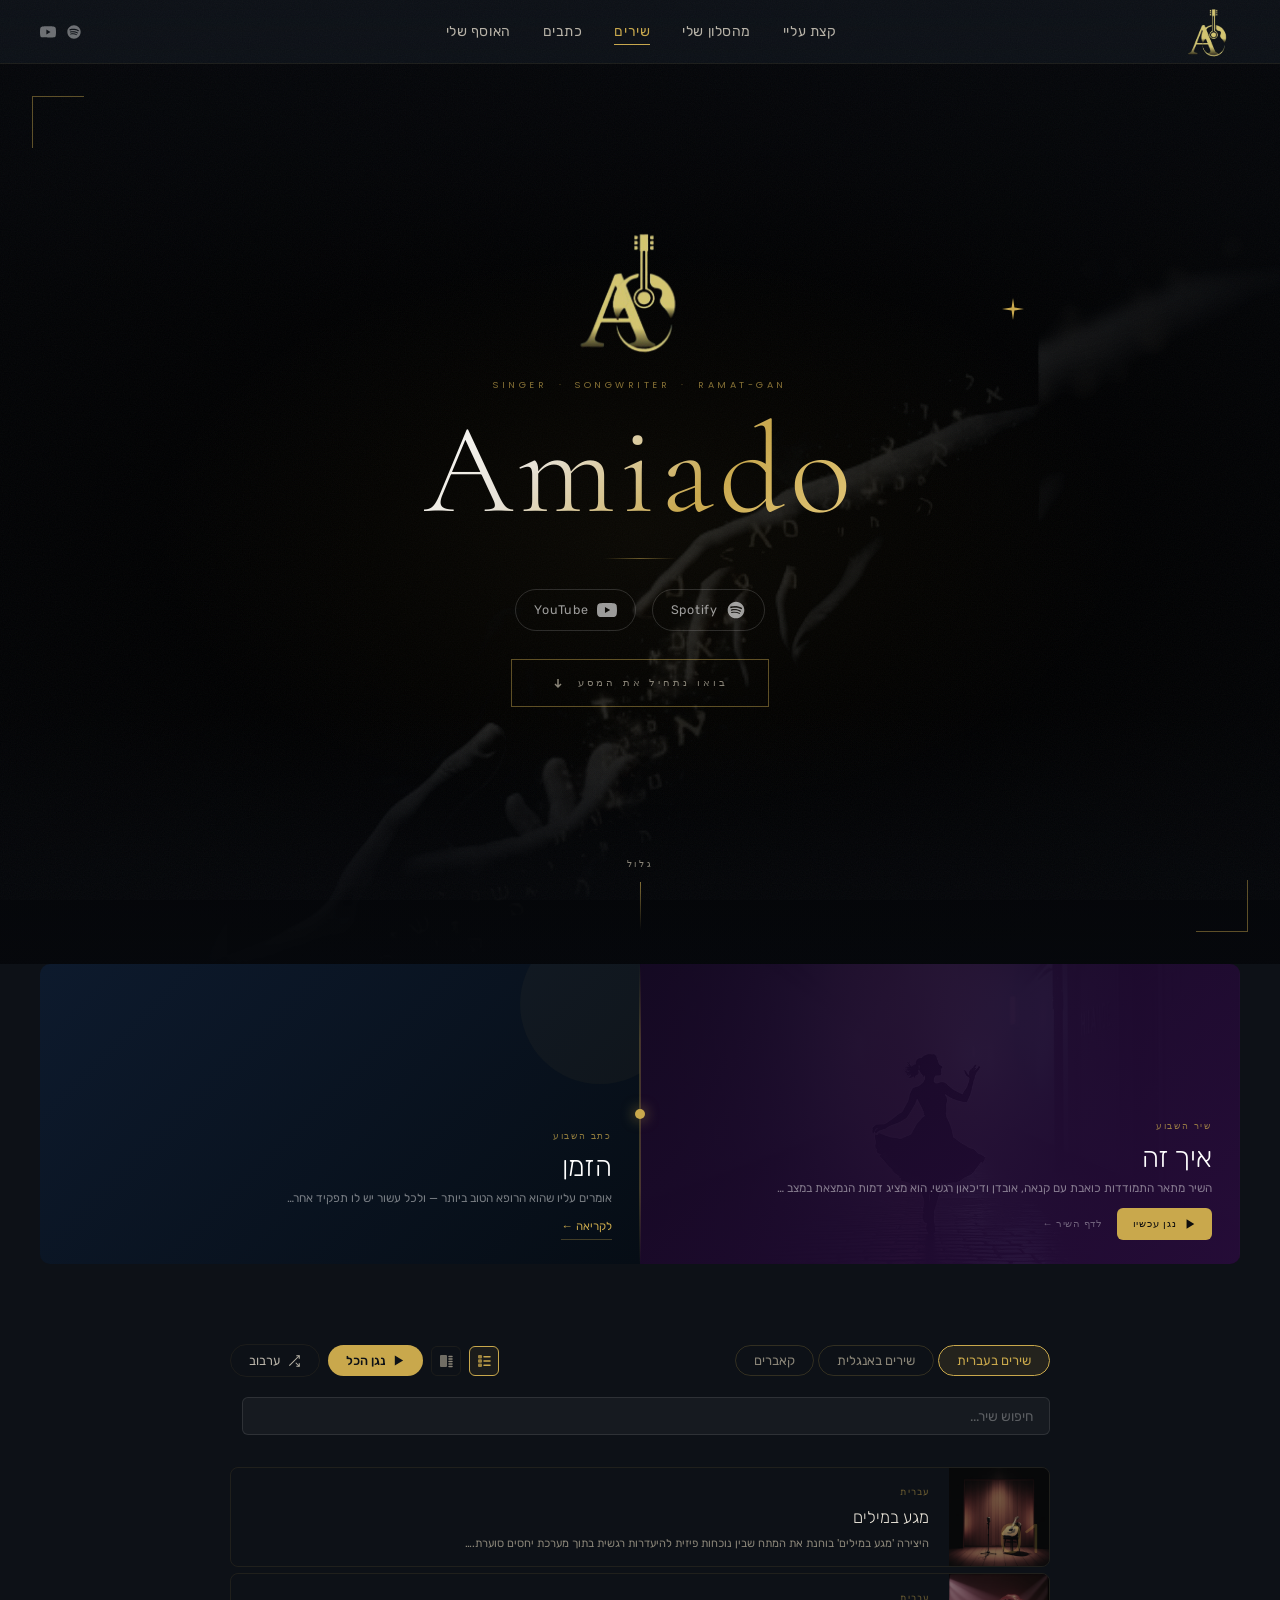
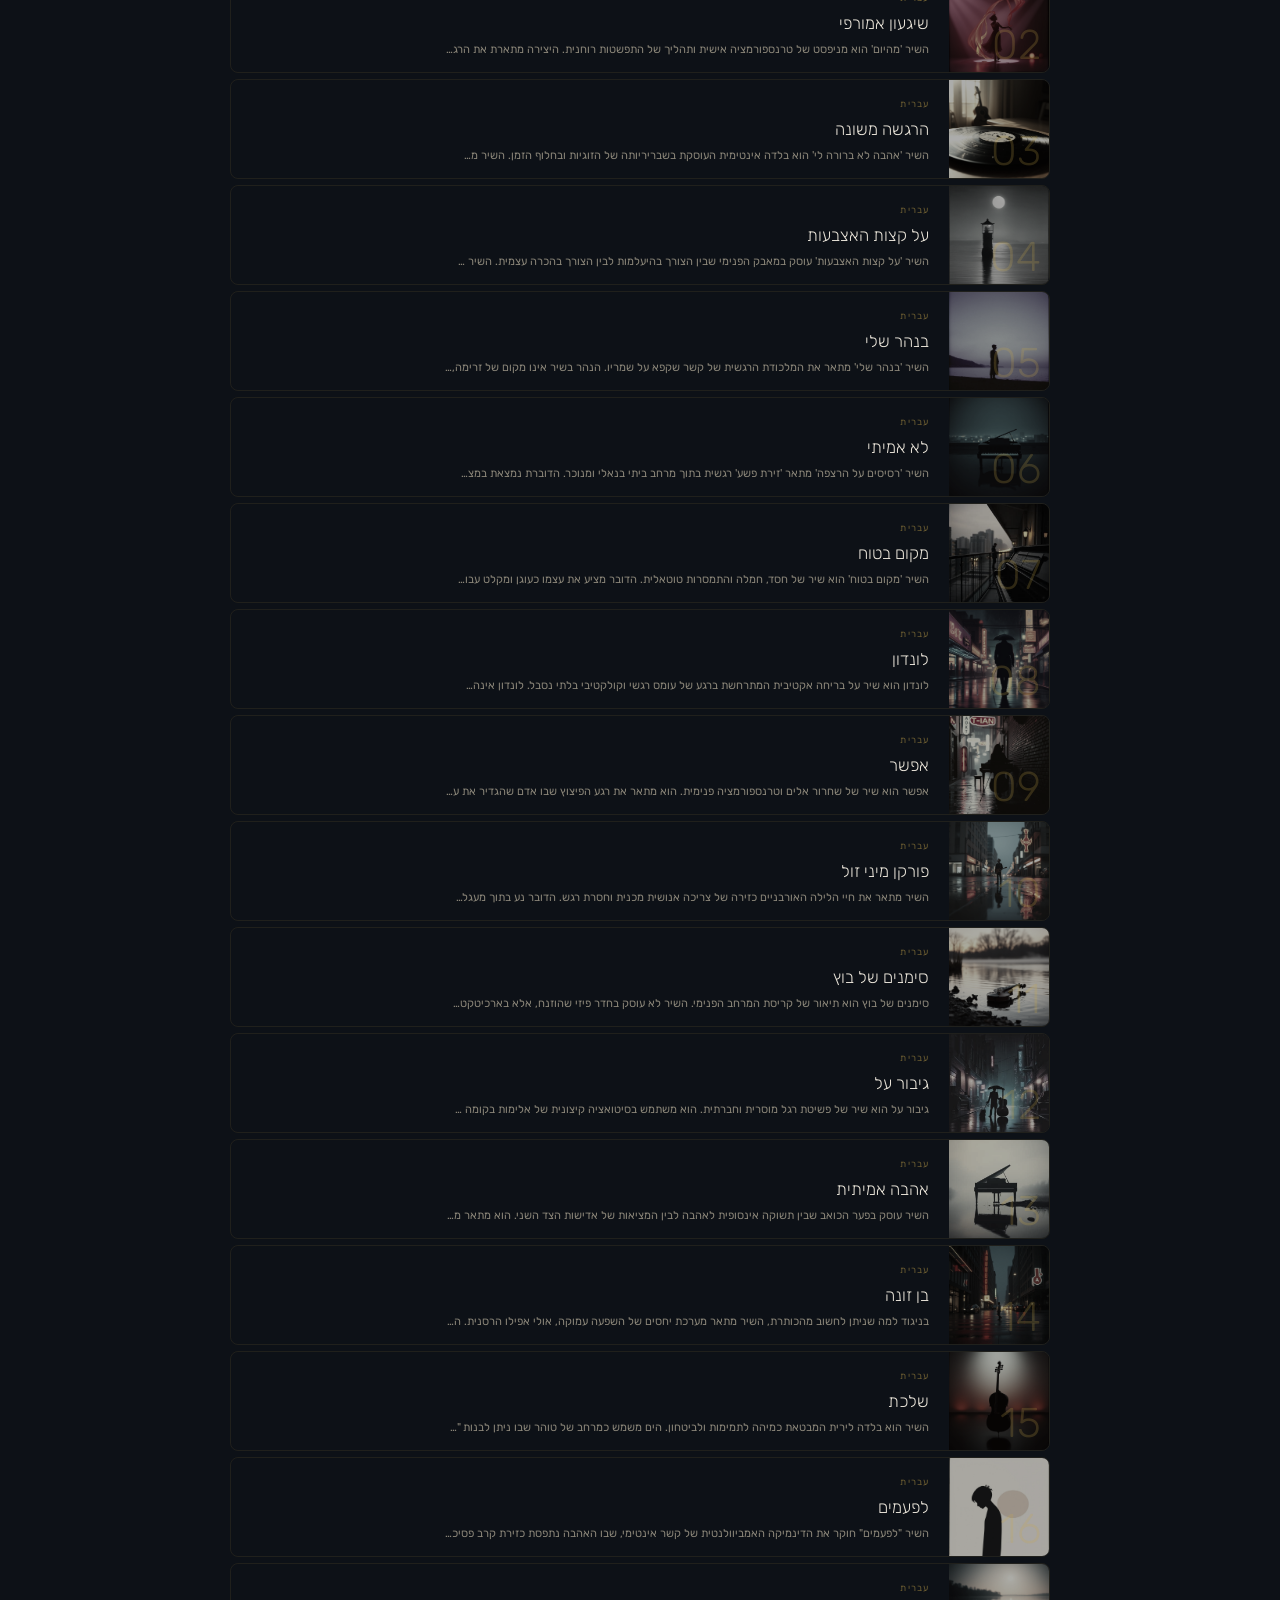
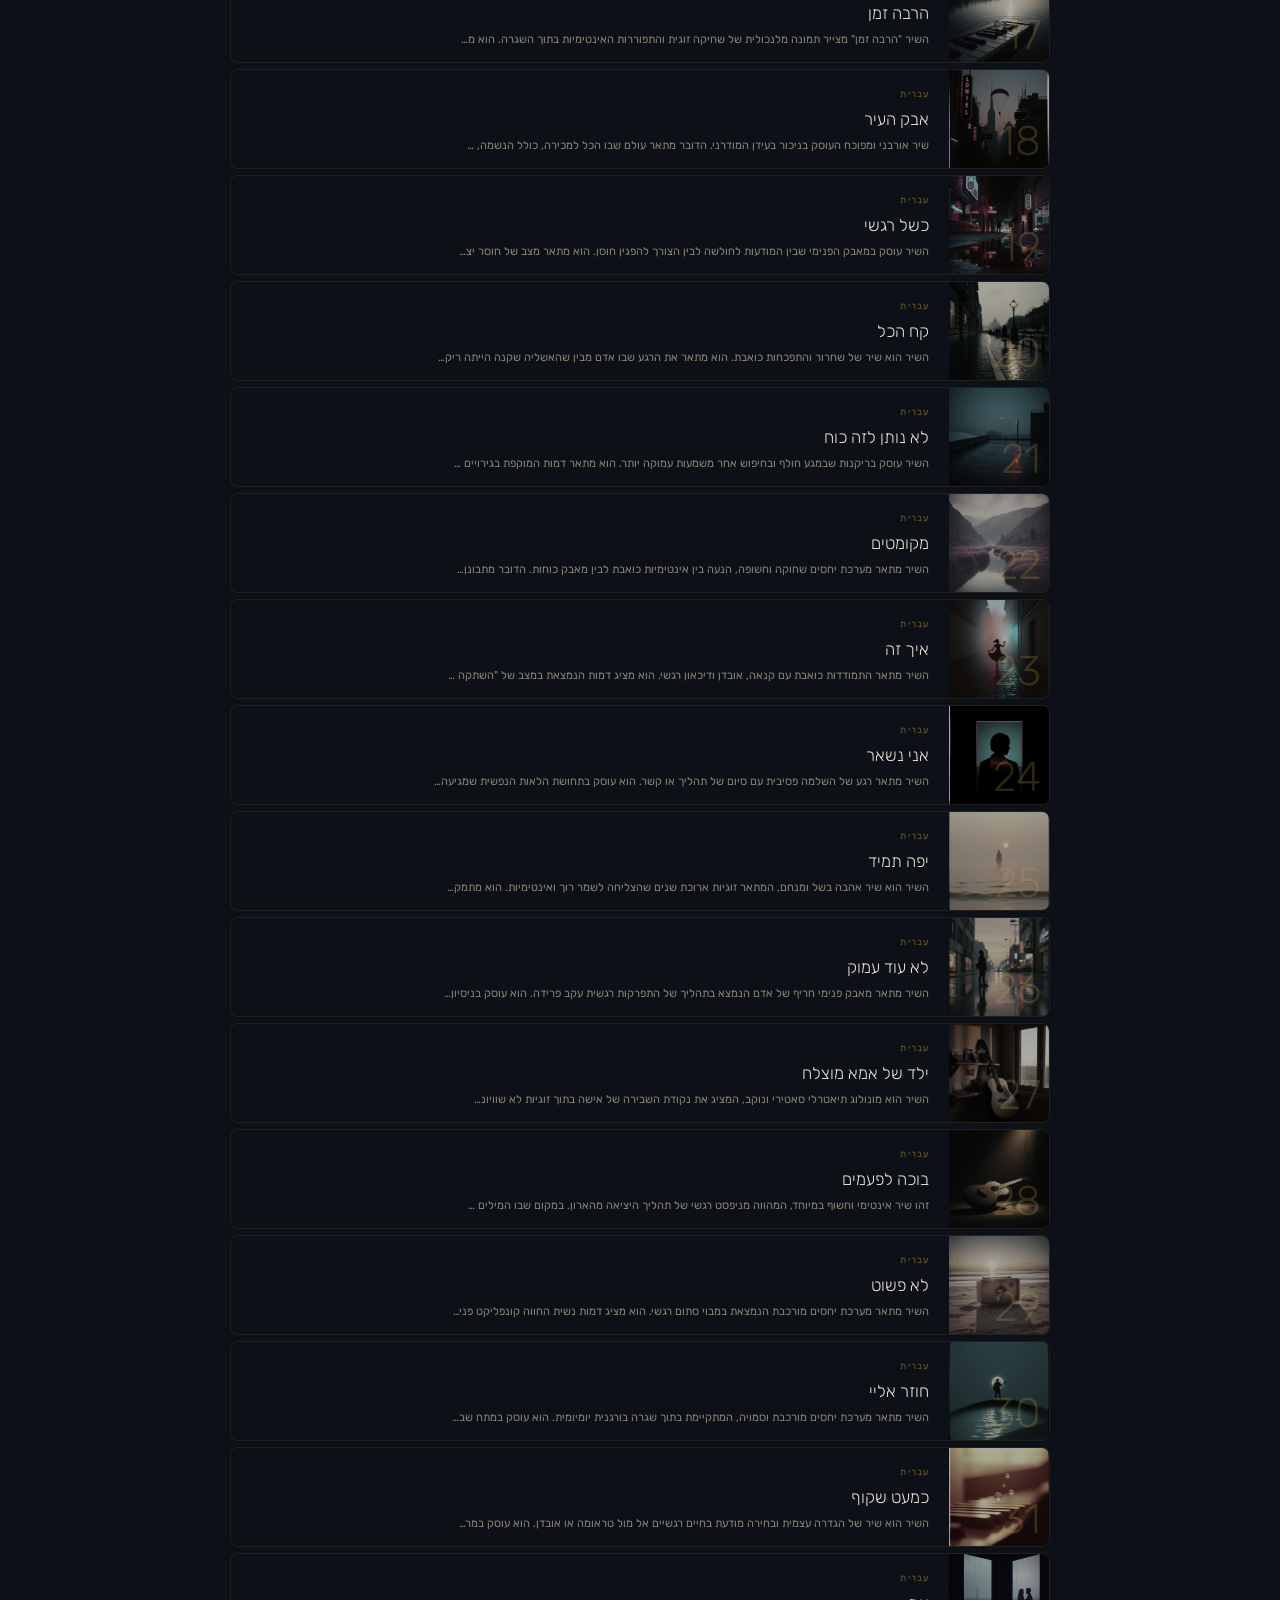
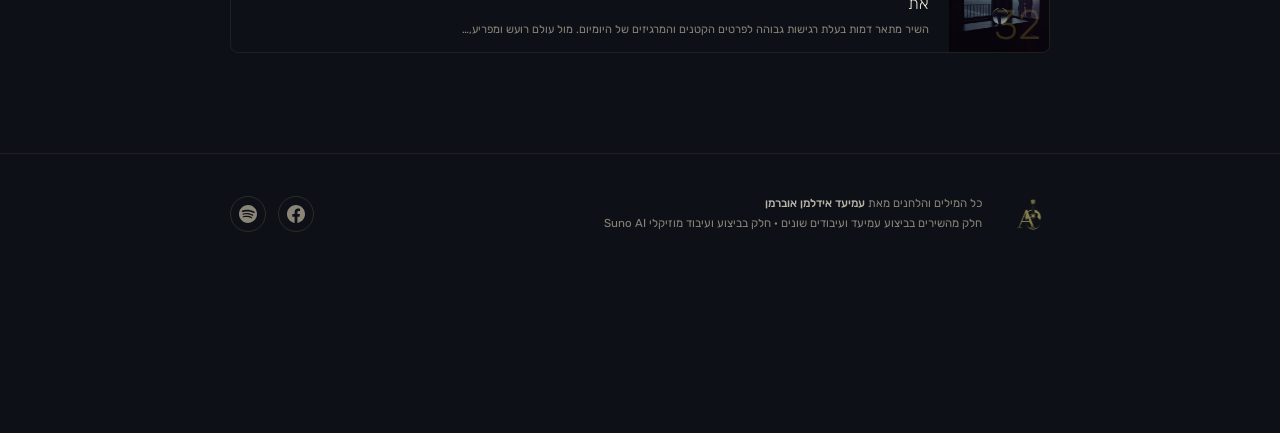
==== commit aeb674ae: "Add site footer with logo, credits, and social links Footer includes logo, text crediting Amiad Eide" ====
--- a/amiado/index.html
+++ b/amiado/index.html
@@ -87,6 +87,26 @@
     </div>
   </footer>
 
+  <footer class="site-footer">
+    <div class="site-footer-inner">
+      <a href="#/" class="site-footer-logo">
+        <img src="aologo.svg" alt="amiado" class="site-footer-logo-img">
+      </a>
+      <div class="site-footer-text">
+        <p>כל המילים והלחנים מאת <strong>עמיעד אידלמן אוברמן</strong></p>
+        <p>חלק מהשירים בביצוע עמיעד ועיבודים שונים · חלק בביצוע ועיבוד מוזיקלי Suno AI</p>
+      </div>
+      <div class="site-footer-socials">
+        <a href="https://www.facebook.com/amiad.oberman.9/" target="_blank" rel="noopener" class="site-footer-social" title="Facebook">
+          <svg width="18" height="18" viewBox="0 0 24 24" fill="currentColor"><path d="M24 12.073c0-6.627-5.373-12-12-12s-12 5.373-12 12c0 5.99 4.388 10.954 10.125 11.854v-8.385H7.078v-3.47h3.047V9.43c0-3.007 1.792-4.669 4.533-4.669 1.312 0 2.686.235 2.686.235v2.953H15.83c-1.491 0-1.956.925-1.956 1.874v2.25h3.328l-.532 3.47h-2.796v8.385C19.612 23.027 24 18.062 24 12.073z"/></svg>
+        </a>
+        <a href="https://open.spotify.com/artist/7402OgTntEjhGoKYp8rWCO?si=G20H4d8YR8ulstT4EiOsBg" target="_blank" rel="noopener" class="site-footer-social" title="Spotify">
+          <svg width="18" height="18" viewBox="0 0 24 24" fill="currentColor"><path d="M12 0C5.4 0 0 5.4 0 12s5.4 12 12 12 12-5.4 12-12S18.66 0 12 0zm5.521 17.34c-.24.359-.66.48-1.021.24-2.82-1.74-6.36-2.101-10.561-1.141-.418.122-.779-.179-.899-.539-.12-.421.18-.78.54-.9 4.56-1.021 8.52-.6 11.64 1.32.42.18.479.659.301 1.02zm1.44-3.3c-.301.42-.841.6-1.262.3-3.239-1.98-8.159-2.58-11.939-1.38-.479.12-1.02-.12-1.14-.6-.12-.48.12-1.021.6-1.141C9.6 9.9 15 10.561 18.72 12.84c.361.181.54.78.241 1.2zm.12-3.36C15.24 8.4 8.82 8.16 5.16 9.301c-.6.179-1.2-.181-1.38-.721-.18-.601.18-1.2.72-1.381 4.26-1.26 11.28-1.02 15.721 1.621.539.3.719 1.02.419 1.56-.299.421-1.02.599-1.559.3z"/></svg>
+        </a>
+      </div>
+    </div>
+  </footer>
+
   <audio id="audioEl" preload="metadata"></audio>
 
   <script src="app.js?v=20260321"></script>
--- a/amiado/style.css
+++ b/amiado/style.css
@@ -1609,6 +1609,37 @@
   top: calc(var(--nav-h) + 24px);
 }
 
+/* ── Audio source switcher ── */
+.audio-switcher { margin-bottom: 24px; }
+.ast-tabs {
+  display: flex;
+  gap: 6px;
+  margin-bottom: 12px;
+}
+.ast-tab {
+  display: flex;
+  align-items: center;
+  gap: 5px;
+  padding: 7px 14px;
+  border-radius: 20px;
+  border: 1px solid rgba(201,168,76,0.2);
+  background: none;
+  color: var(--text-dim);
+  font-family: var(--font-he);
+  font-size: 0.78rem;
+  cursor: pointer;
+  transition: all 0.2s;
+}
+.ast-tab:hover { border-color: rgba(201,168,76,0.5); color: var(--text); }
+.ast-tab.active {
+  background: rgba(201,168,76,0.12);
+  border-color: var(--gold);
+  color: var(--gold);
+}
+.ast-panel.ast-hidden { display: none; }
+.ast-panel .sidebar-player { margin-bottom: 0; }
+.ast-panel .suno-embed-wrap { margin-bottom: 0; }
+
 .sidebar-player {
   background: var(--bg-card);
   border: 1px solid var(--border-s);
@@ -2488,6 +2519,61 @@
   transition: transform 0.35s var(--ease-out);
 }
 .player.hidden { transform: translateY(100%); }
+
+/* ══════════════════════════════════════════
+   SITE FOOTER
+══════════════════════════════════════════ */
+.site-footer {
+  border-top: 1px solid rgba(201,168,76,0.1);
+  padding: 40px 0 32px;
+  margin-bottom: calc(var(--player-h) + 8px);
+}
+.site-footer-inner {
+  max-width: 900px;
+  margin: 0 auto;
+  padding: 0 40px;
+  display: flex;
+  align-items: center;
+  gap: 32px;
+  direction: rtl;
+}
+.site-footer-logo { flex-shrink: 0; opacity: 0.6; transition: opacity 0.2s; }
+.site-footer-logo:hover { opacity: 1; }
+.site-footer-logo-img { height: 36px; display: block; }
+.site-footer-text {
+  flex: 1;
+  font-size: 0.72rem;
+  color: var(--text-dim);
+  line-height: 1.7;
+}
+.site-footer-text p { margin: 0; }
+.site-footer-text strong { color: var(--text-mid); font-weight: 500; }
+.site-footer-socials {
+  display: flex;
+  gap: 12px;
+  flex-shrink: 0;
+}
+.site-footer-social {
+  display: flex;
+  align-items: center;
+  justify-content: center;
+  width: 36px;
+  height: 36px;
+  border-radius: 50%;
+  border: 1px solid rgba(201,168,76,0.18);
+  color: var(--text-dim);
+  transition: all 0.2s;
+}
+.site-footer-social:hover {
+  border-color: var(--gold);
+  color: var(--gold);
+  background: rgba(201,168,76,0.06);
+}
+@media (max-width: 600px) {
+  .site-footer-inner { flex-direction: column; align-items: flex-end; gap: 16px; padding: 0 16px; }
+  .site-footer-text { text-align: right; }
+  .site-footer-socials { align-self: flex-end; }
+}
 
 .player-inner {
   height: 100%;
@@ -3412,6 +3498,8 @@
   .sidebar-player-title { font-size: 0.68rem; margin-bottom: 8px; }
   .suno-embed-wrap { margin-bottom: 0; }
   .suno-embed-wrap .sidebar-player-title { font-size: 0.68rem; }
+  .audio-switcher { margin-bottom: 16px; }
+  .ast-tab { font-size: 0.72rem; padding: 6px 12px; }
   .suno-iframe { height: 80px !important; border-radius: 8px; }
   .suno-placeholder { padding: 12px; }
   .yt-iframe { height: 140px !important; border-radius: 8px; }
@@ -4498,7 +4586,7 @@
 /* ══════════════════════════════════════════
    Collection Page — Layout E
 ══════════════════════════════════════════ */
-.collection-page { padding-bottom: 80px; }
+.collection-page { padding: 0 40px 80px; }
 
 .col-header {
   padding: 48px 0 24px;
@@ -4989,6 +5077,7 @@
 
 /* ── Mobile ─────────────────────────── */
 @media (max-width: 768px) {
+  .collection-page { padding: 0 16px 80px; }
   .col-body { grid-template-columns: 1fr; gap: 0; }
   .col-right {
     border-right: none;
@@ -5008,7 +5097,7 @@
 .sugg-section-header { margin-bottom: 18px; }
 .sugg-section-title { font-family: var(--font-serif); font-size: 1.3rem; font-weight: 300; color: var(--text); letter-spacing: .06em; margin: 0 0 4px; }
 .sugg-section-sub { font-size: .74rem; color: var(--text-dim); margin: 0; letter-spacing: .04em; }
-.sugg-scroll { display: flex; gap: 14px; overflow-x: auto; padding-bottom: 10px; scrollbar-width: none; direction: rtl; }
+.sugg-scroll { display: flex; gap: 14px; overflow-x: auto; padding: 4px 0 10px; scrollbar-width: none; direction: rtl; }
 .sugg-scroll::-webkit-scrollbar { display: none; }
 .sugg-card { flex-shrink: 0; width: 156px; cursor: pointer; transition: transform .22s; }
 .sugg-card:hover { transform: translateY(-4px); }
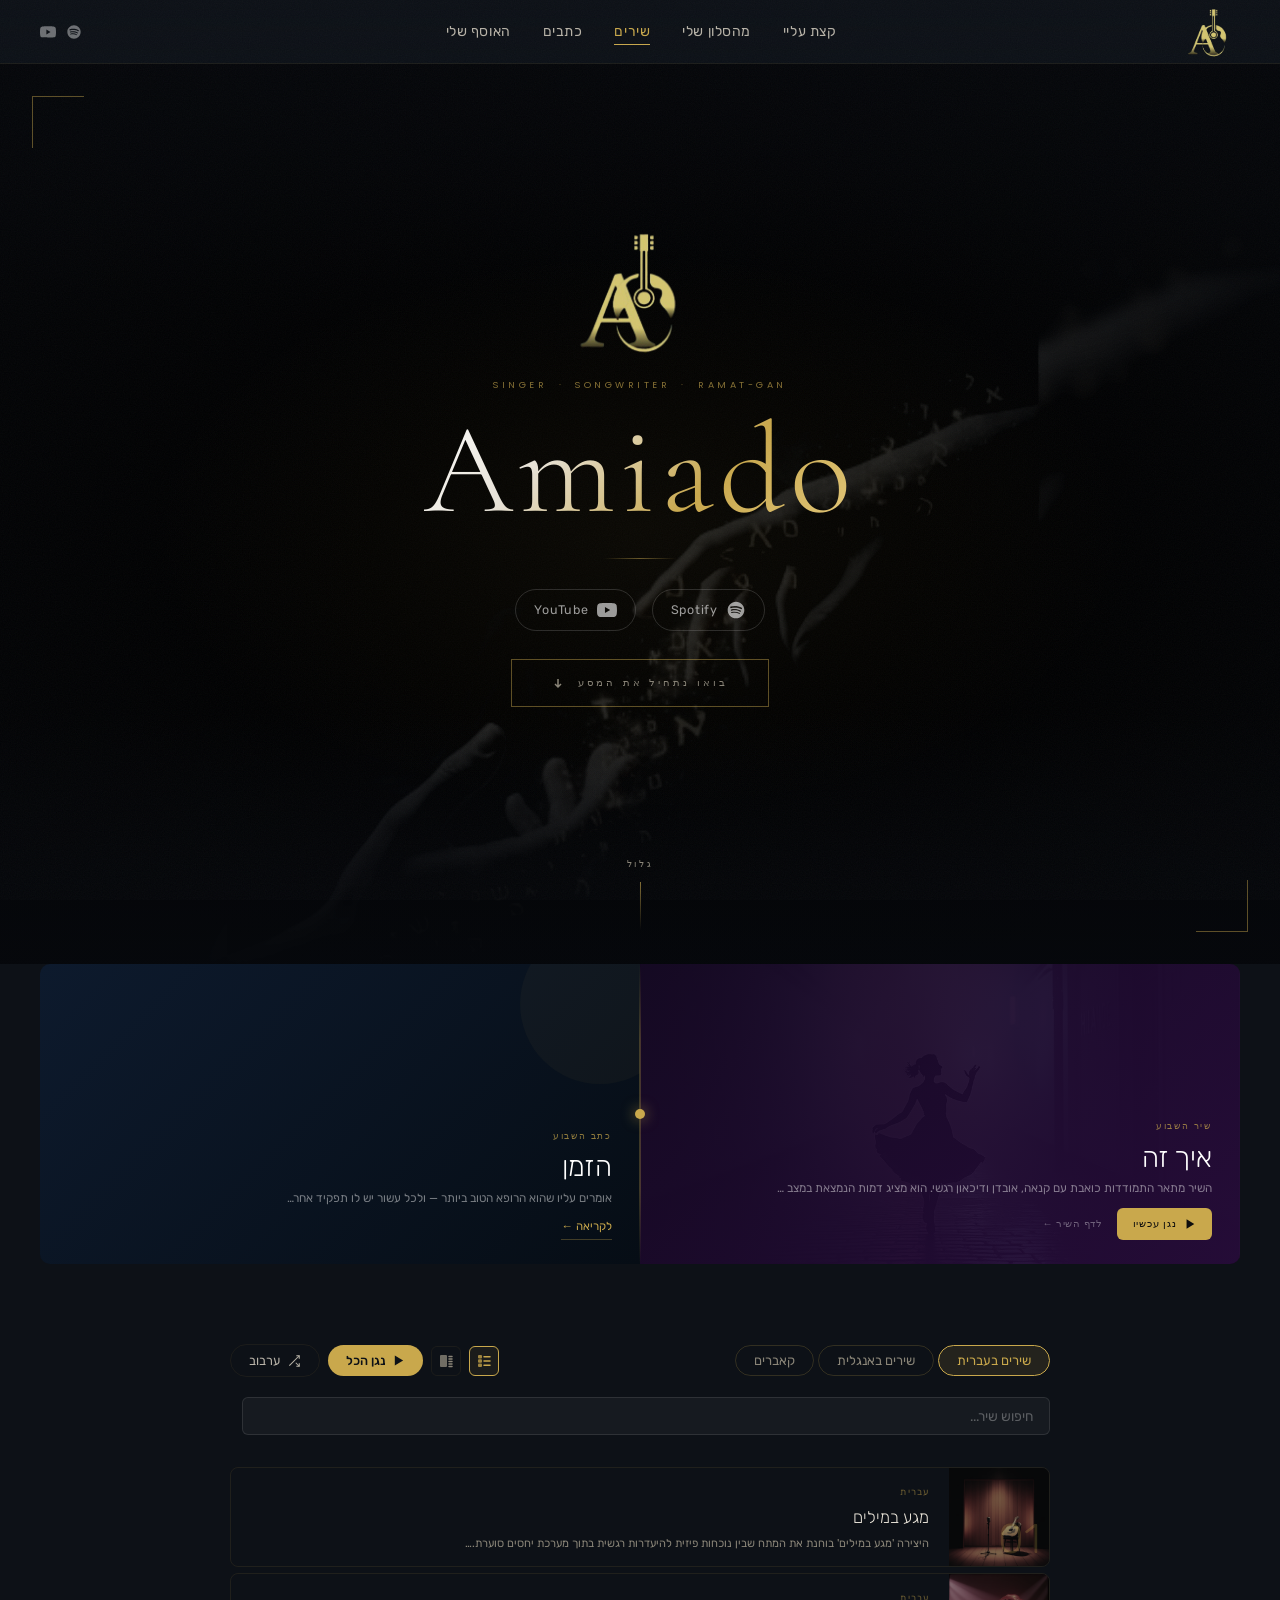
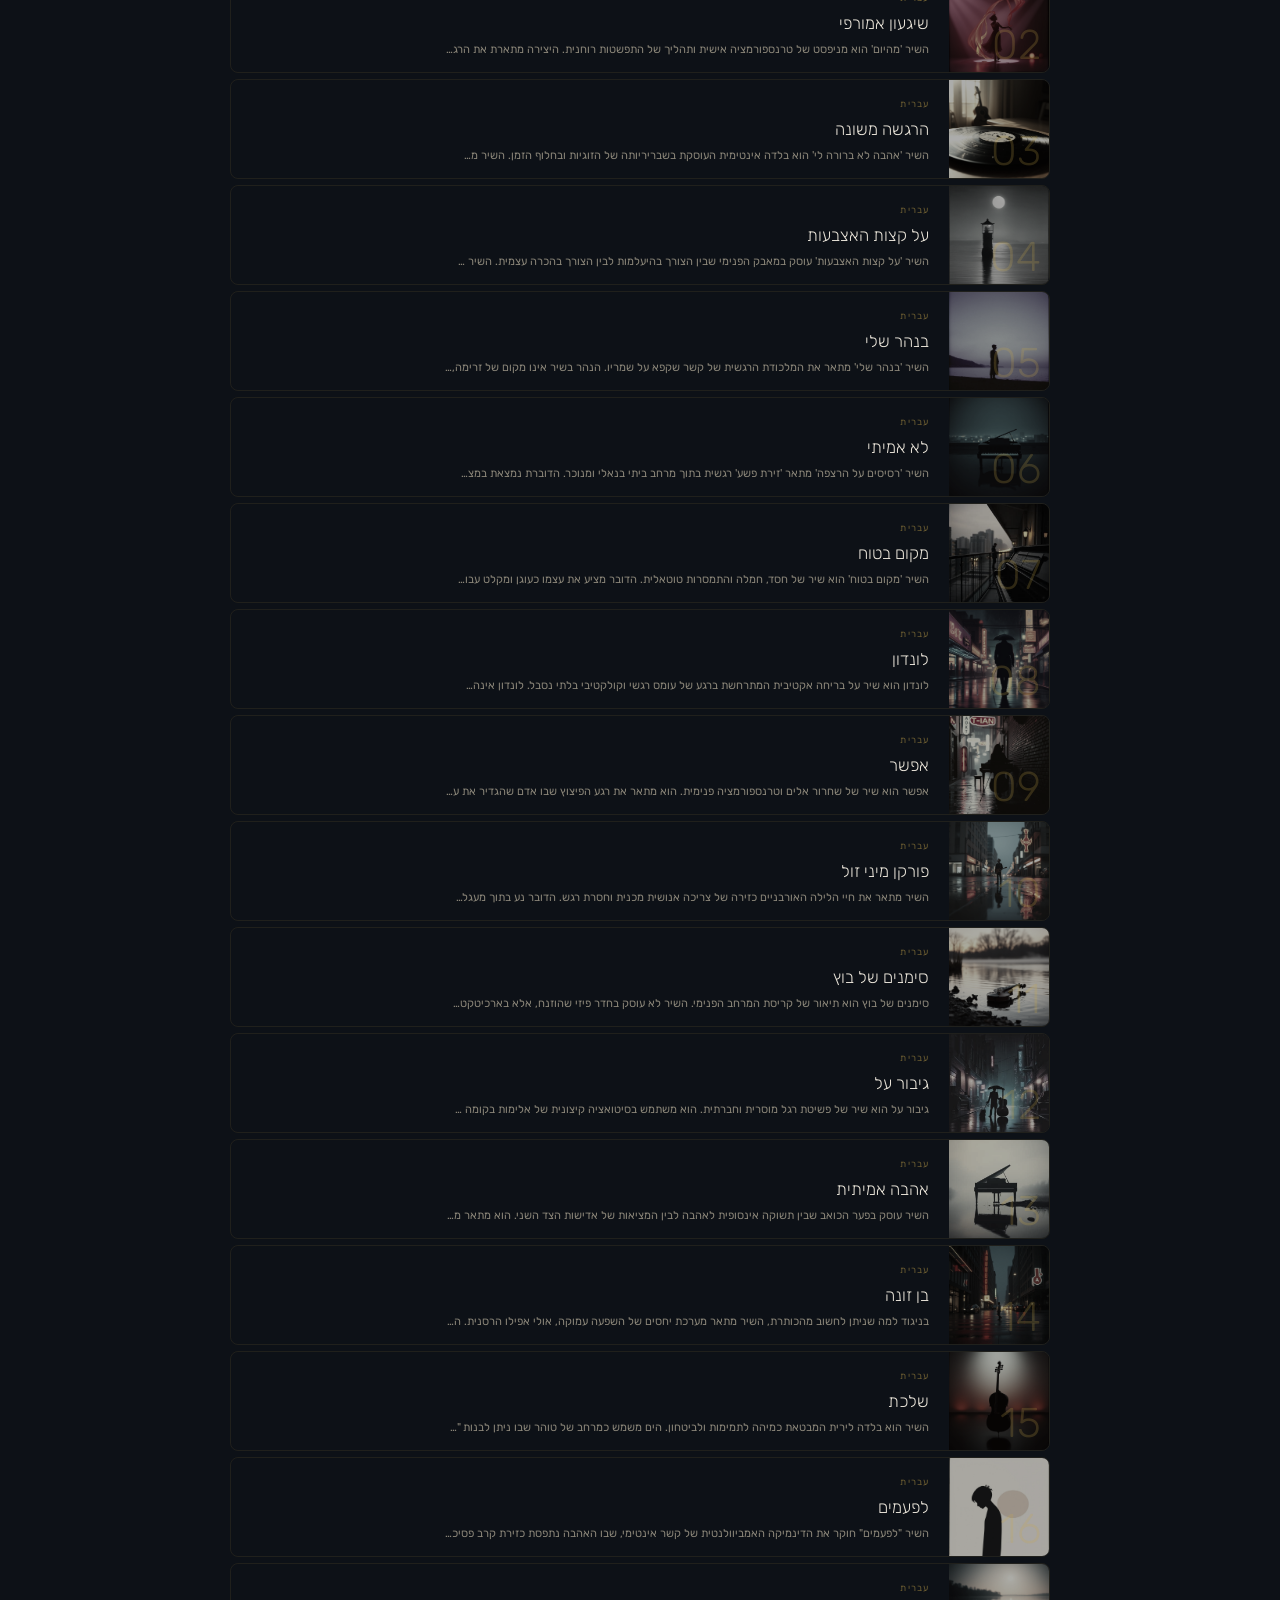
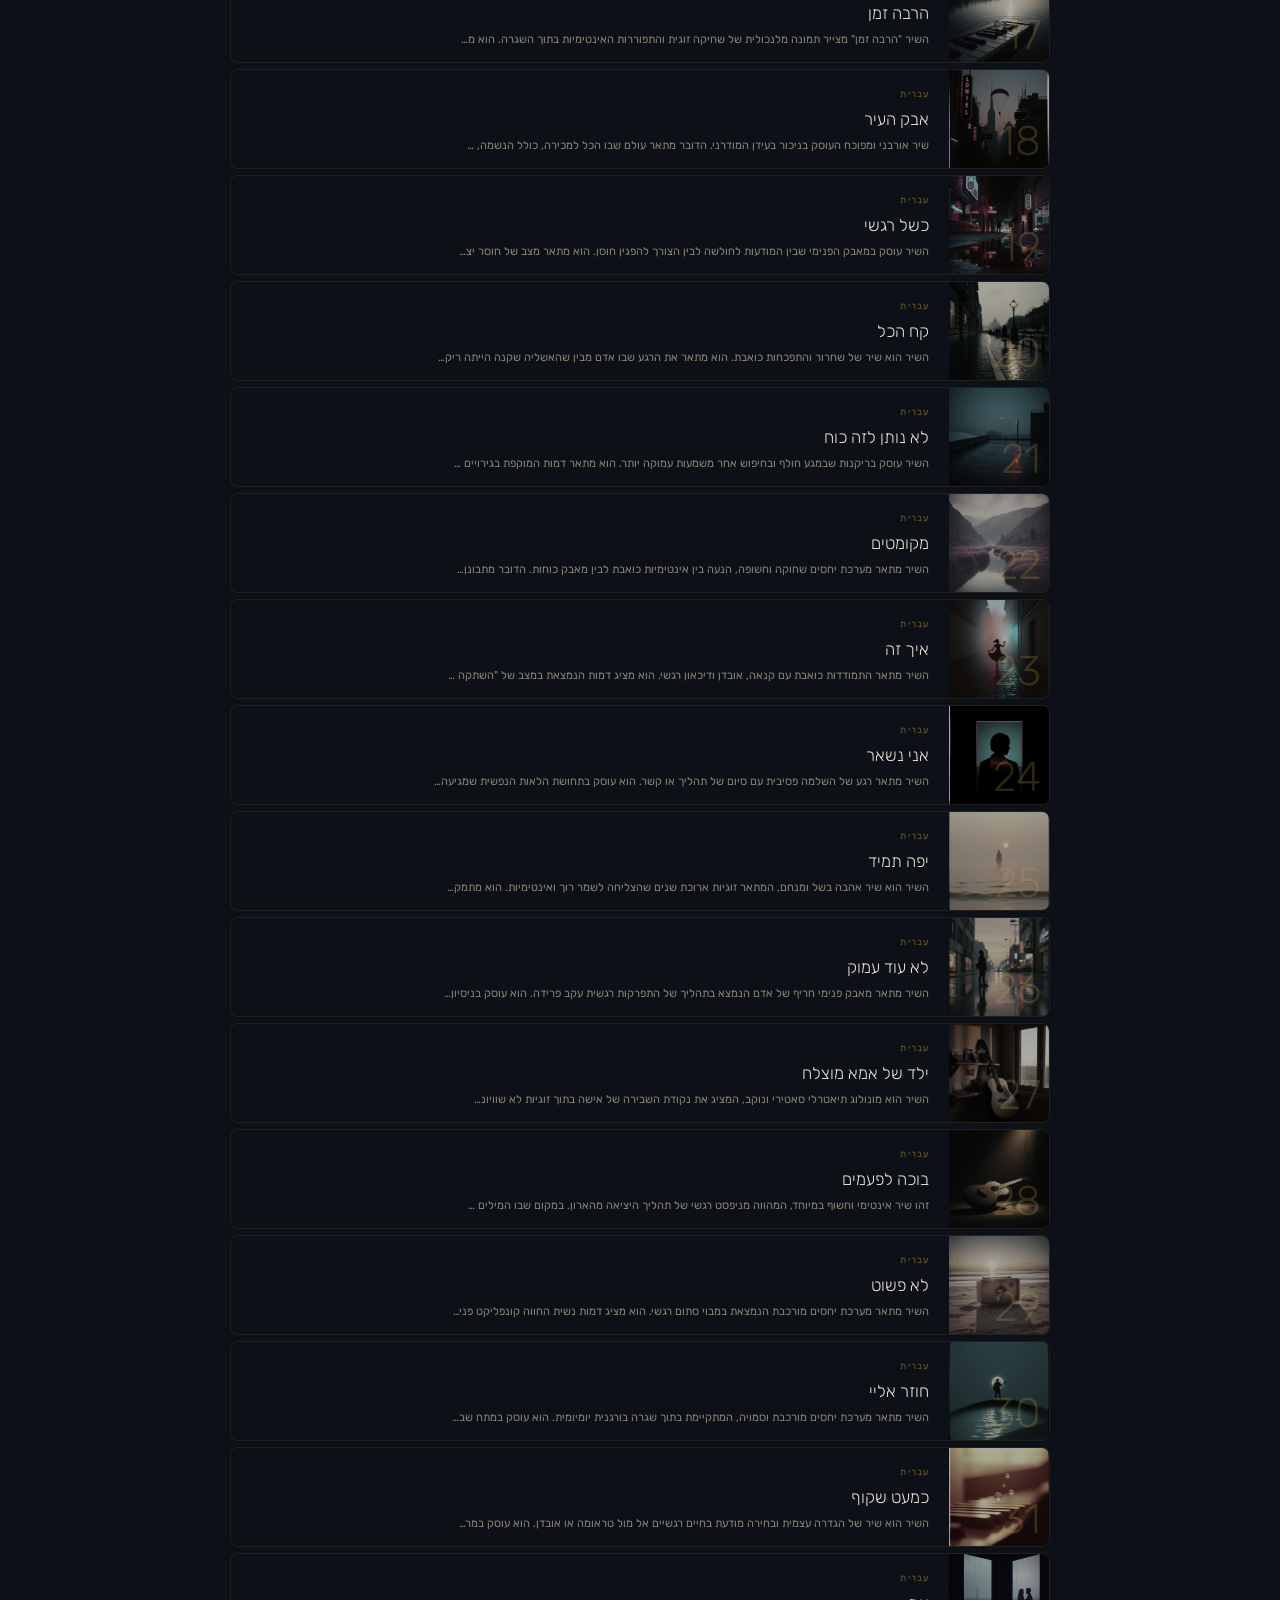
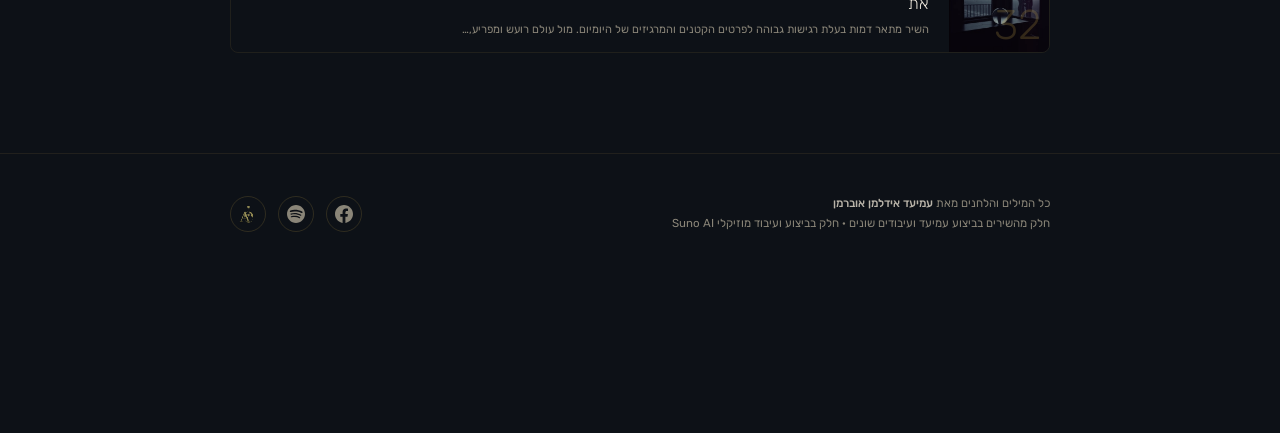
==== commit 25ee26f5: "Fix ביצוע שלי play button + move footer logo next to icons - Add playSongFile() that bypasses Suno/Y" ====
--- a/amiado/index.html
+++ b/amiado/index.html
@@ -89,9 +89,6 @@
 
   <footer class="site-footer">
     <div class="site-footer-inner">
-      <a href="#/" class="site-footer-logo">
-        <img src="aologo.svg" alt="amiado" class="site-footer-logo-img">
-      </a>
       <div class="site-footer-text">
         <p>כל המילים והלחנים מאת <strong>עמיעד אידלמן אוברמן</strong></p>
         <p>חלק מהשירים בביצוע עמיעד ועיבודים שונים · חלק בביצוע ועיבוד מוזיקלי Suno AI</p>
@@ -102,6 +99,9 @@
         </a>
         <a href="https://open.spotify.com/artist/7402OgTntEjhGoKYp8rWCO?si=G20H4d8YR8ulstT4EiOsBg" target="_blank" rel="noopener" class="site-footer-social" title="Spotify">
           <svg width="18" height="18" viewBox="0 0 24 24" fill="currentColor"><path d="M12 0C5.4 0 0 5.4 0 12s5.4 12 12 12 12-5.4 12-12S18.66 0 12 0zm5.521 17.34c-.24.359-.66.48-1.021.24-2.82-1.74-6.36-2.101-10.561-1.141-.418.122-.779-.179-.899-.539-.12-.421.18-.78.54-.9 4.56-1.021 8.52-.6 11.64 1.32.42.18.479.659.301 1.02zm1.44-3.3c-.301.42-.841.6-1.262.3-3.239-1.98-8.159-2.58-11.939-1.38-.479.12-1.02-.12-1.14-.6-.12-.48.12-1.021.6-1.141C9.6 9.9 15 10.561 18.72 12.84c.361.181.54.78.241 1.2zm.12-3.36C15.24 8.4 8.82 8.16 5.16 9.301c-.6.179-1.2-.181-1.38-.721-.18-.601.18-1.2.72-1.381 4.26-1.26 11.28-1.02 15.721 1.621.539.3.719 1.02.419 1.56-.299.421-1.02.599-1.559.3z"/></svg>
+        </a>
+        <a href="#/" class="site-footer-social site-footer-logo-icon" title="amiado">
+          <img src="aologo.svg" alt="amiado" class="site-footer-logo-img">
         </a>
       </div>
     </div>
--- a/amiado/style.css
+++ b/amiado/style.css
@@ -2537,9 +2537,8 @@
   gap: 32px;
   direction: rtl;
 }
-.site-footer-logo { flex-shrink: 0; opacity: 0.6; transition: opacity 0.2s; }
-.site-footer-logo:hover { opacity: 1; }
-.site-footer-logo-img { height: 36px; display: block; }
+.site-footer-logo-icon .site-footer-logo-img { height: 20px; width: 20px; object-fit: contain; display: block; opacity: 0.7; transition: opacity 0.2s; }
+.site-footer-logo-icon:hover .site-footer-logo-img { opacity: 1; }
 .site-footer-text {
   flex: 1;
   font-size: 0.72rem;
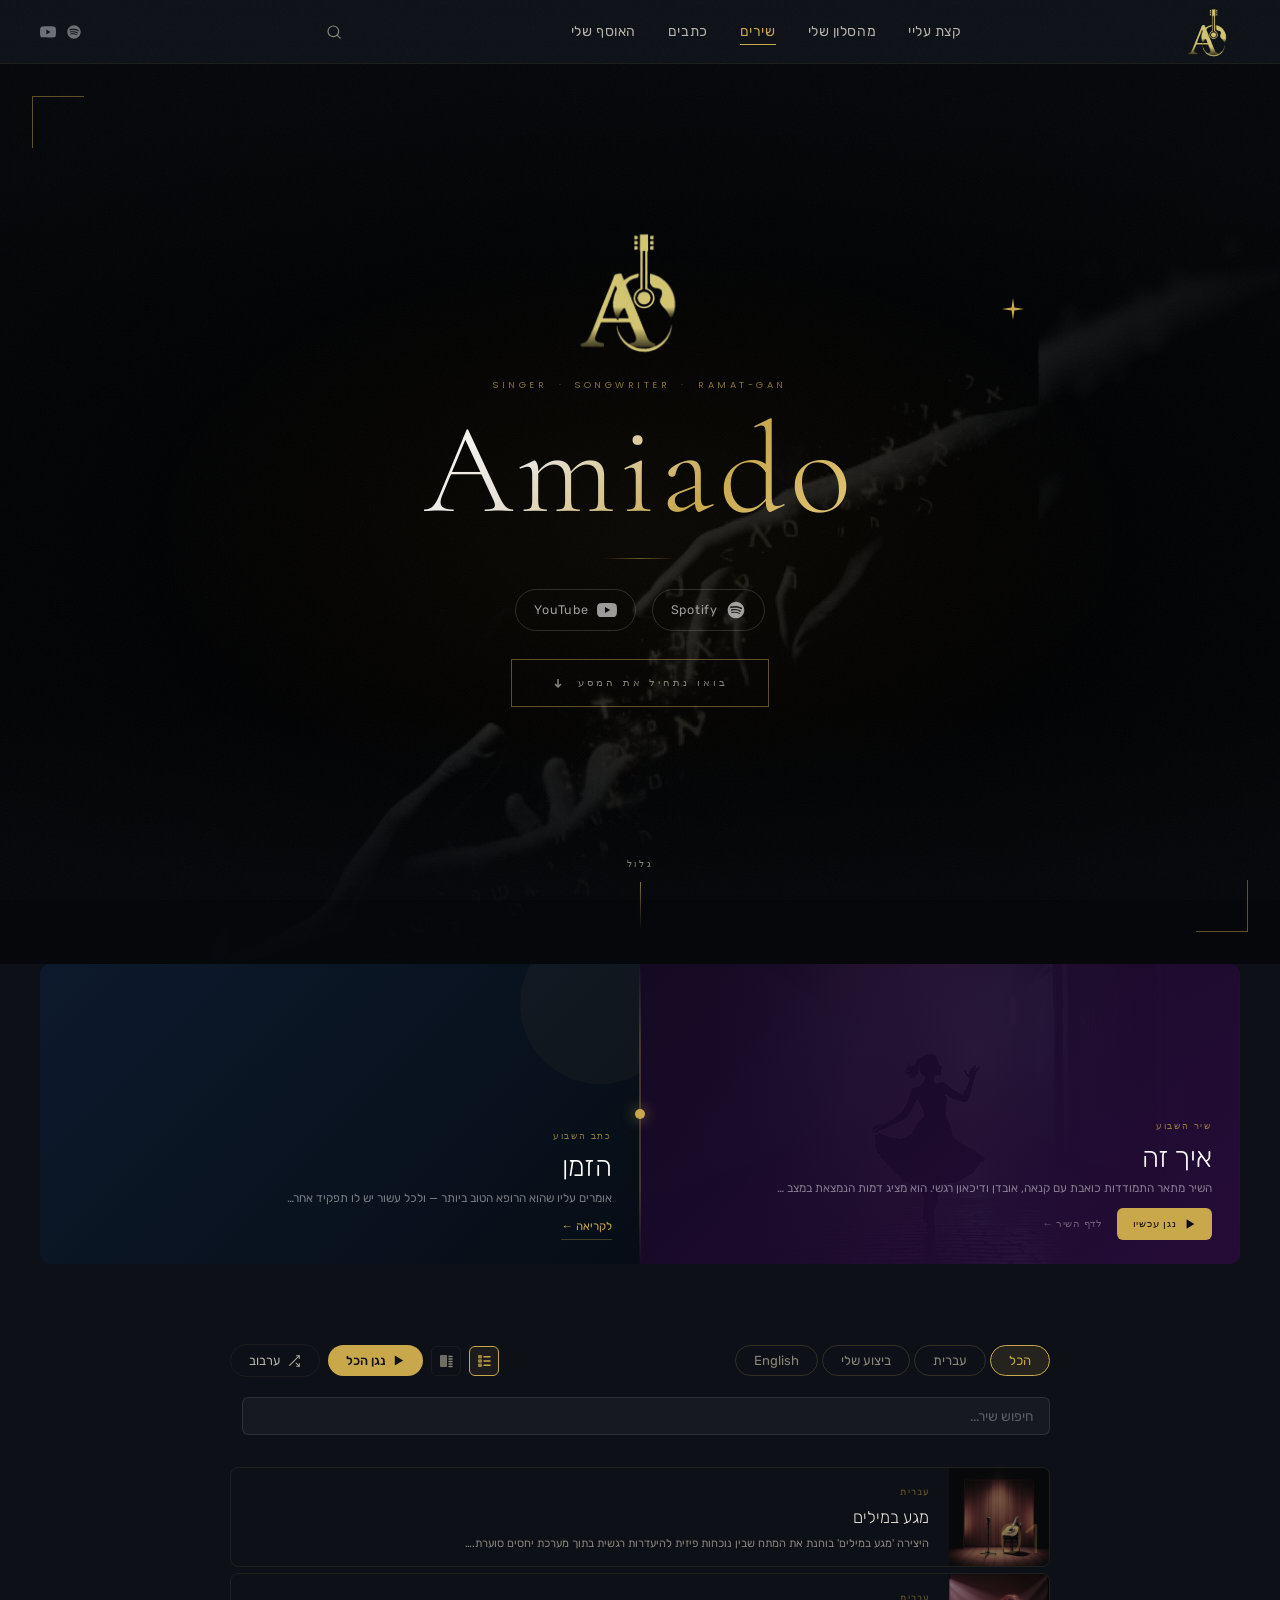
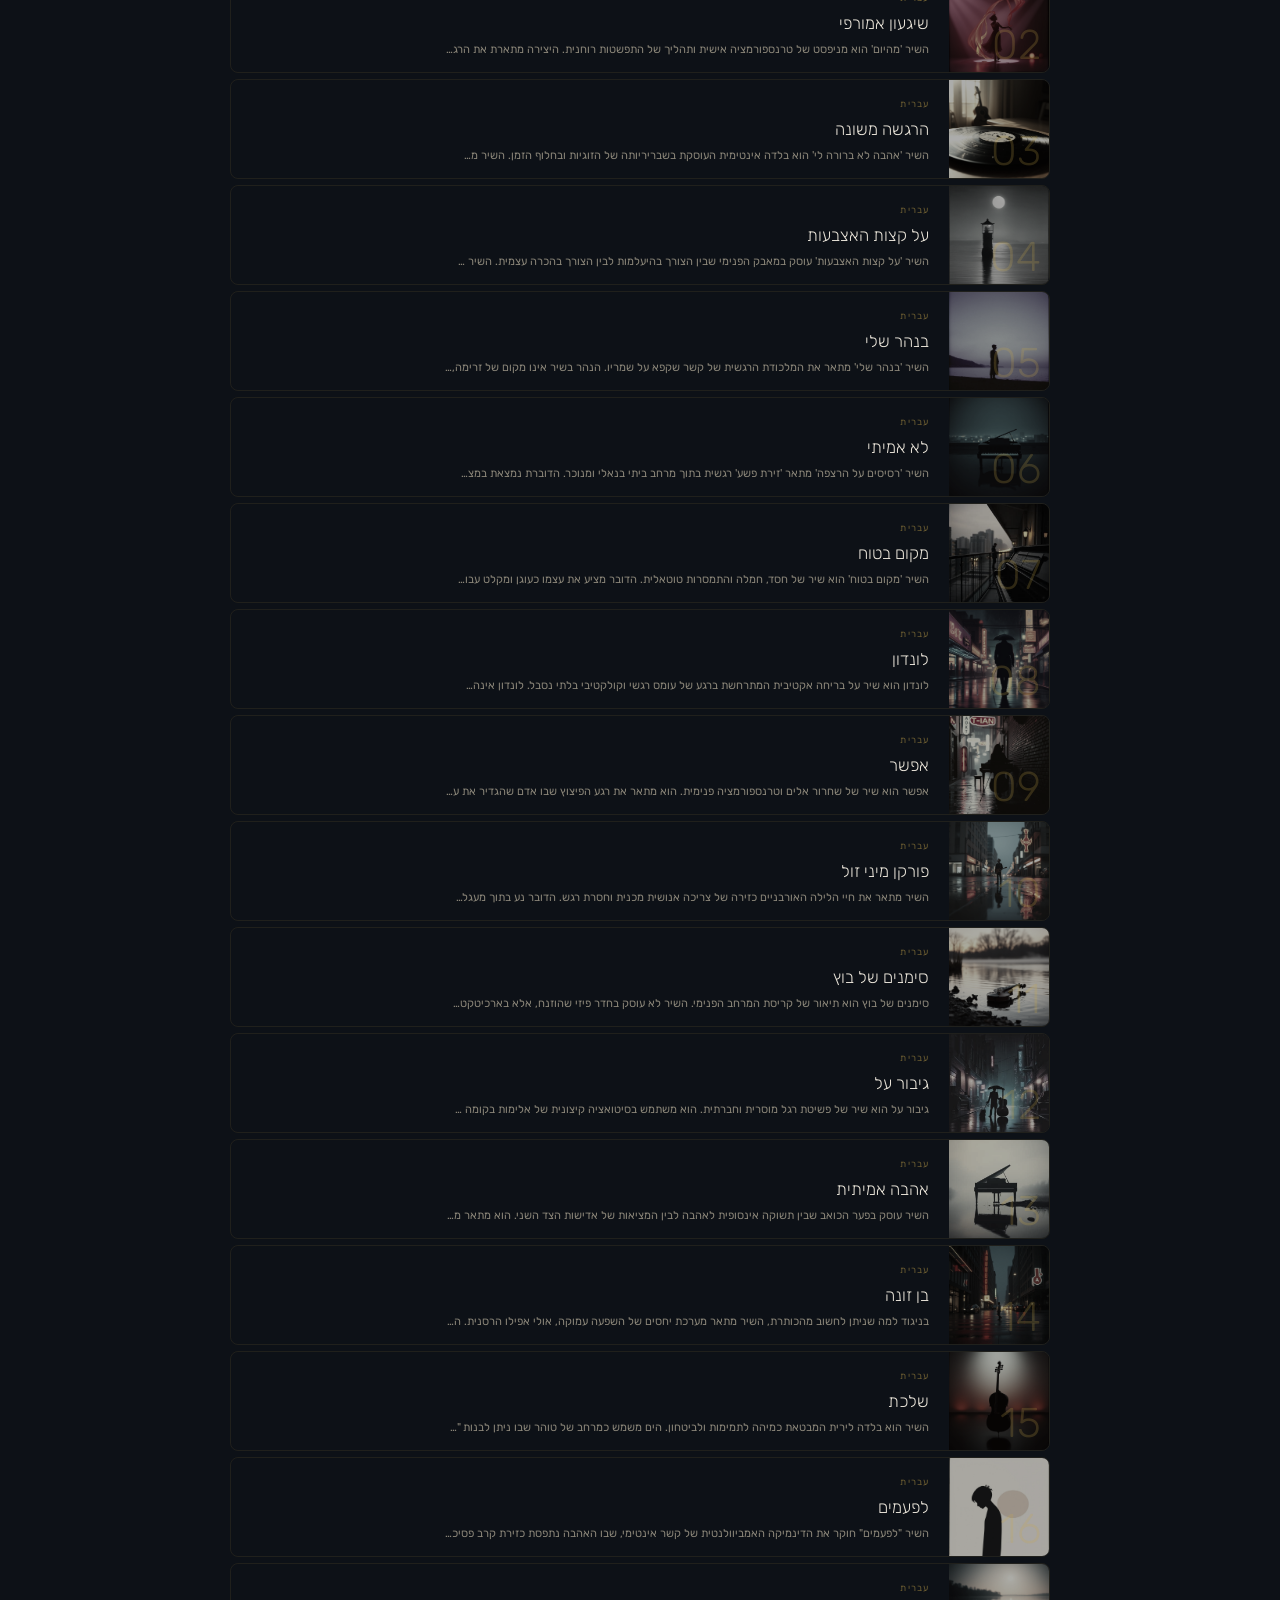
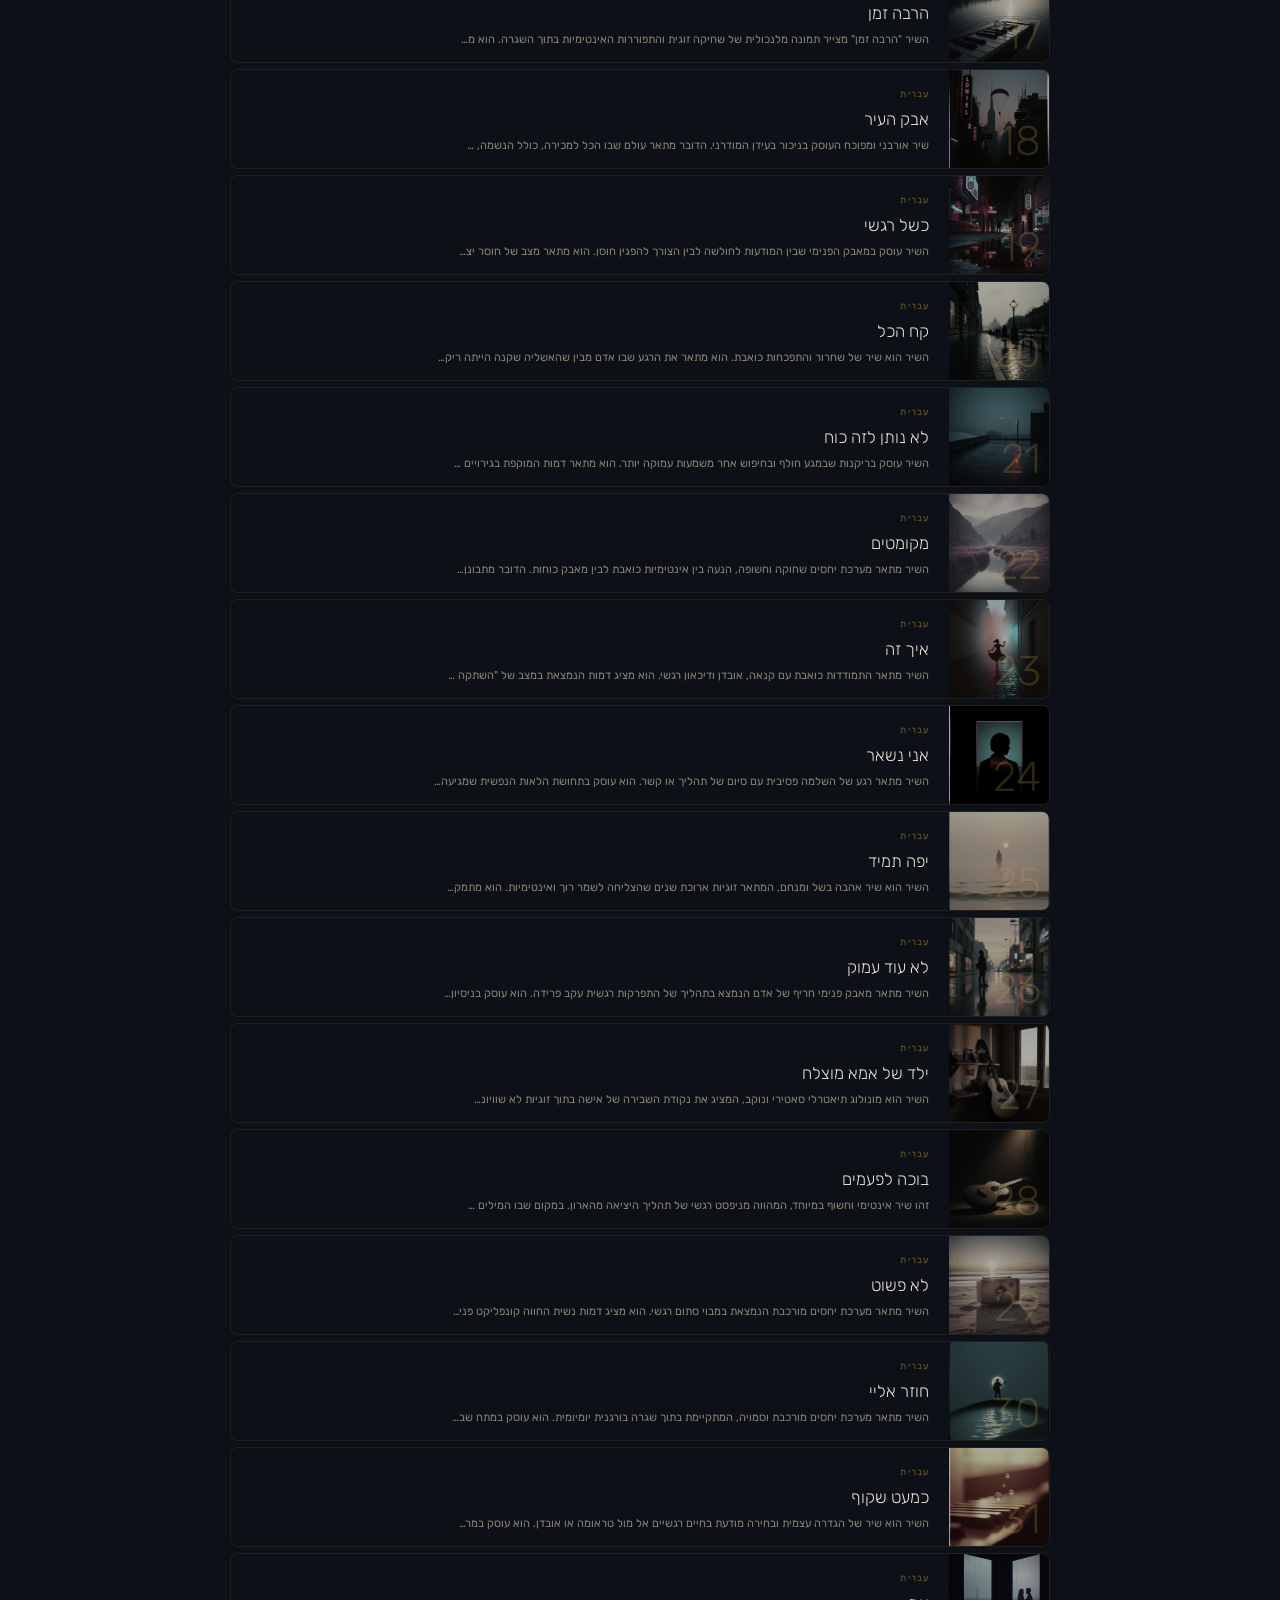
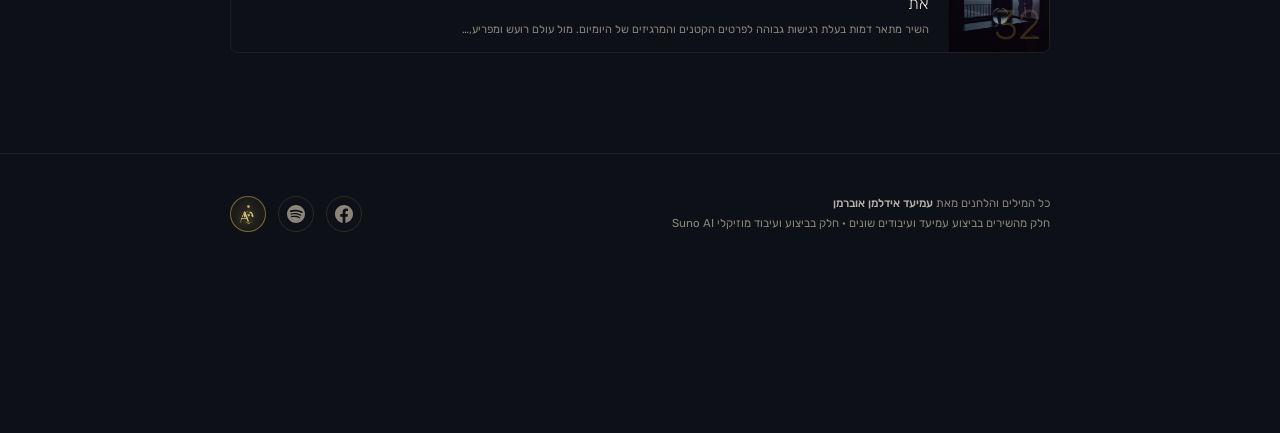
==== commit 27405852: "Add 4 features: sharing, filter tabs, global search, next song card - Share button: WhatsApp + copy " ====
--- a/amiado/index.html
+++ b/amiado/index.html
@@ -22,7 +22,7 @@
   <link rel="preconnect" href="https://fonts.googleapis.com">
   <link rel="preconnect" href="https://fonts.gstatic.com" crossorigin>
   <link href="https://fonts.googleapis.com/css2?family=Cormorant+Garamond:ital,wght@0,300;0,400;0,600;1,300;1,400&family=Poppins:wght@300;400;500&family=Rubik:wght@300;400;500;700&display=swap" rel="stylesheet">
-  <link rel="stylesheet" href="style.css?v=20260321">
+  <link rel="stylesheet" href="style.css?v=20260322">
 </head>
 <body>
   <div class="grain" aria-hidden="true"></div>
@@ -36,6 +36,9 @@
       <a href="#/writings" class="nav-link" data-route="writings">כתבים</a>
       <a href="#/collection" class="nav-link" data-route="collection">האוסף שלי</a>
     </div>
+    <button class="nav-search-btn" id="navSearchBtn" title="חיפוש">
+      <svg width="16" height="16" viewBox="0 0 24 24" fill="none" stroke="currentColor" stroke-width="1.8" stroke-linecap="round"><circle cx="11" cy="11" r="8"/><line x1="21" y1="21" x2="16.65" y2="16.65"/></svg>
+    </button>
     <div class="nav-socials">
       <a href="https://open.spotify.com/artist/7402OgTntEjhGoKYp8rWCO?si=G20H4d8YR8ulstT4EiOsBg" target="_blank" rel="noopener" class="nav-social-link" title="Spotify" aria-label="Spotify">
         <svg width="16" height="16" viewBox="0 0 24 24" fill="currentColor"><path d="M12 2C6.477 2 2 6.477 2 12s4.477 10 10 10 10-4.477 10-10S17.523 2 12 2zm4.586 14.424a.623.623 0 0 1-.857.207c-2.348-1.435-5.304-1.76-8.785-.964a.623.623 0 1 1-.277-1.215c3.809-.87 7.076-.496 9.712 1.115a.623.623 0 0 1 .207.857zm1.223-2.722a.78.78 0 0 1-1.072.257c-2.687-1.652-6.785-2.13-9.965-1.166a.78.78 0 0 1-.43-1.497c3.633-1.043 8.157-.537 11.209 1.334a.78.78 0 0 1 .258 1.072zm.105-2.835C14.692 8.95 9.375 8.775 6.297 9.71a.937.937 0 1 1-.543-1.794c3.527-1.07 9.385-.862 13.088 1.329a.937.937 0 0 1-.928 1.622z"/></svg>
@@ -45,6 +48,16 @@
       </a>
     </div>
   </nav>
+
+  <div class="global-search-overlay" id="globalSearchOverlay">
+    <div class="gso-backdrop" id="gsoBackdrop"></div>
+    <div class="gso-box">
+      <svg class="gso-icon" width="16" height="16" viewBox="0 0 24 24" fill="none" stroke="currentColor" stroke-width="1.8" stroke-linecap="round"><circle cx="11" cy="11" r="8"/><line x1="21" y1="21" x2="16.65" y2="16.65"/></svg>
+      <input type="text" class="gso-input" id="gsoInput" placeholder="חיפוש שיר..." dir="rtl" autocomplete="off">
+      <button class="gso-close" id="gsoClose">✕</button>
+      <div class="gso-results" id="gsoResults"></div>
+    </div>
+  </div>
 
   <main id="app" role="main"></main>
 
@@ -58,6 +71,7 @@
         </div>
       </div>
       <div class="player-center">
+        <canvas id="vizCanvas" class="player-viz" aria-hidden="true"></canvas>
         <div class="player-controls">
           <button class="player-btn" id="prevBtn" title="הקודם" aria-label="שיר קודם">
             <svg width="16" height="16" viewBox="0 0 16 16" fill="currentColor"><path d="M11.5 2h1.5v12h-1.5V2zM2.5 3.36L9.5 8l-7 4.64V3.36z"/></svg>
@@ -109,7 +123,7 @@
 
   <audio id="audioEl" preload="metadata"></audio>
 
-  <script src="app.js?v=20260321"></script>
+  <script src="app.js?v=20260322"></script>
   <script>
     if ('serviceWorker' in navigator) {
       window.addEventListener('load', () => {
--- a/amiado/style.css
+++ b/amiado/style.css
@@ -2537,8 +2537,9 @@
   gap: 32px;
   direction: rtl;
 }
-.site-footer-logo-icon .site-footer-logo-img { height: 20px; width: 20px; object-fit: contain; display: block; opacity: 0.7; transition: opacity 0.2s; }
-.site-footer-logo-icon:hover .site-footer-logo-img { opacity: 1; }
+.site-footer-logo-icon { border-color: rgba(201,168,76,0.55) !important; background: rgba(201,168,76,0.07) !important; }
+.site-footer-logo-icon:hover { border-color: var(--gold) !important; background: rgba(201,168,76,0.15) !important; box-shadow: 0 0 12px rgba(201,168,76,0.25) !important; }
+.site-footer-logo-icon .site-footer-logo-img { height: 22px; width: 22px; object-fit: contain; display: block; filter: drop-shadow(0 0 5px rgba(201,168,76,0.55)); }
 .site-footer-text {
   flex: 1;
   font-size: 0.72rem;
@@ -2629,8 +2630,18 @@
   display: flex;
   flex-direction: column;
   align-items: center;
-  gap: 6px;
-}
+  gap: 4px;
+}
+
+.player-viz {
+  width: 100%;
+  height: 20px;
+  display: block;
+  opacity: 0;
+  transition: opacity 0.5s ease;
+  flex-shrink: 0;
+}
+.player-viz.active { opacity: 1; }
 
 .player-controls {
   display: flex;
@@ -3564,6 +3575,7 @@
   /* Player — stays at bottom on mobile */
   .player-inner { padding: 0 10px; gap: 8px; grid-template-columns: 1fr auto; }
   .player-progress-wrap { display: none; }
+  .player-viz { display: none; }
   .player-cover-sm { width: 36px; height: 36px; }
   .player-title { font-size: 0.75rem; }
   .player-artist { font-size: 0.62rem; }
@@ -5032,22 +5044,23 @@
 }
 .mom-modal-overlay.open { opacity: 1; visibility: visible; }
 .mom-modal-box {
-  width: 100%; max-width: 960px; background: var(--bg-card);
+  width: 100%; max-width: 680px; background: var(--bg-card);
   border: 1px solid rgba(201,168,76,0.2); border-radius: 20px; overflow: hidden;
-  display: grid; grid-template-columns: 60fr 40fr; max-height: 90vh;
+  display: flex; flex-direction: column;
+  max-height: 90vh;
   box-shadow: 0 0 80px rgba(0,0,0,0.6);
   transform: scale(0.9) translateY(30px);
   transition: transform 0.4s cubic-bezier(0.34,1.4,0.64,1);
 }
 .mom-modal-overlay.open .mom-modal-box { transform: scale(1) translateY(0); }
-.mom-modal-video { position: relative; background: #000; }
-.mom-modal-video iframe { display: block; width: 100%; height: 100%; min-height: 480px; border: none; }
+.mom-modal-video { position: relative; background: #000; width: 100%; flex-shrink: 0; }
+.mom-modal-video iframe { display: block; width: 100%; aspect-ratio: 16/9; height: auto; min-height: unset; border: none; }
 .mom-modal-nav { position: absolute; bottom: 0; left: 0; right: 0; display: flex; justify-content: space-between; align-items: center; padding: 12px 16px; background: linear-gradient(to top,rgba(0,0,0,0.7),transparent); z-index: 5; }
 .mom-modal-nav-btn { background: rgba(0,0,0,0.4); border: 1px solid rgba(201,168,76,0.25); color: var(--gold); padding: 6px 14px; border-radius: 20px; cursor: pointer; font-family: var(--font-body); font-size: 0.78rem; transition: all 0.2s; backdrop-filter: blur(6px); }
 .mom-modal-nav-btn:hover { background: rgba(201,168,76,0.15); border-color: var(--gold); }
 .mom-modal-nav-btn:disabled { opacity: 0.2; cursor: default; }
 .mom-modal-counter { font-family: var(--font-serif); font-size: 0.85rem; color: rgba(201,168,76,0.5); letter-spacing: 0.08em; }
-.mom-modal-comments { padding: 24px 20px; border-right: 1px solid rgba(201,168,76,0.1); background: rgba(255,255,255,0.02); display: flex; flex-direction: column; overflow-y: auto; position: relative; }
+.mom-modal-comments { padding: 24px 20px; border-top: 1px solid rgba(201,168,76,0.1); background: rgba(255,255,255,0.02); display: flex; flex-direction: column; overflow-y: auto; position: relative; flex: 1; min-height: 0; }
 .mom-modal-close { position: absolute; top: 12px; right: 12px; width: 26px; height: 26px; border-radius: 50%; background: rgba(201,168,76,0.06); border: 1px solid rgba(201,168,76,0.18); color: var(--text-dim); font-size: 0.76rem; cursor: pointer; display: flex; align-items: center; justify-content: center; transition: all 0.2s; }
 .mom-modal-close:hover { background: rgba(201,168,76,0.15); color: var(--gold); border-color: var(--gold); }
 .mom-modal-title { font-family: var(--font-serif); font-size: 1.1rem; font-weight: 300; color: var(--text-main); margin-bottom: 8px; line-height: 1.4; padding-top: 4px; }
@@ -5068,10 +5081,9 @@
   .mom-list-item { grid-template-columns: 90px 1fr 30px; }
   .mom-thumb { width: 90px; height: 72px; }
   .mom-modal-overlay { align-items: flex-end; padding: 0; }
-  .mom-modal-box { grid-template-columns: 1fr; border-radius: 20px 20px 0 0; max-height: 92vh; width: 100%; transform: translateY(100%) !important; transition: transform 0.4s cubic-bezier(0.32,0.72,0,1) !important; }
+  .mom-modal-box { border-radius: 20px 20px 0 0; max-height: 92vh; width: 100%; transform: translateY(100%) !important; transition: transform 0.4s cubic-bezier(0.32,0.72,0,1) !important; }
   .mom-modal-overlay.open .mom-modal-box { transform: translateY(0) !important; }
-  .mom-modal-video iframe { min-height: 220px !important; height: 220px !important; }
-  .mom-modal-comments { max-height: 260px; border-right: none; border-top: 1px solid rgba(201,168,76,0.1); }
+  .mom-modal-comments { max-height: 40vh; }
 }
 
 /* ── Mobile ─────────────────────────── */
@@ -5110,13 +5122,13 @@
 .sugg-card-meta { font-size: .72rem; color: var(--text-dim); margin-top: 3px; }
 
 /* Modal */
-.sugg-modal-overlay { position: fixed; inset: 0; z-index: 2000; background: rgba(5,5,10,.88); backdrop-filter: blur(16px); display: flex; align-items: center; justify-content: center; padding: 20px; opacity: 0; visibility: hidden; transition: opacity .3s, visibility .3s; }
+.sugg-modal-overlay { position: fixed; inset: 0; z-index: 2000; background: rgba(5,5,10,.88); backdrop-filter: blur(16px); display: flex; align-items: flex-start; justify-content: center; padding: 40px 20px 60px; overflow-y: auto; opacity: 0; visibility: hidden; transition: opacity .3s, visibility .3s; }
 .sugg-modal-overlay.open { opacity: 1; visibility: visible; }
-.sugg-modal-box { width: 100%; max-width: 680px; max-height: 88vh; background: var(--card-bg); border: 1px solid rgba(201,168,76,.18); border-radius: 20px; overflow: hidden; display: flex; flex-direction: column; box-shadow: 0 0 80px rgba(0,0,0,.6); transform: scale(.92) translateY(24px); transition: transform .4s cubic-bezier(.34,1.4,.64,1); }
+.sugg-modal-box { width: 100%; max-width: 680px; background: var(--card-bg); border: 1px solid rgba(201,168,76,.18); border-radius: 20px; overflow: hidden; box-shadow: 0 0 80px rgba(0,0,0,.6); transform: scale(.92) translateY(24px); transition: transform .4s cubic-bezier(.34,1.4,.64,1); }
 .sugg-modal-overlay.open .sugg-modal-box { transform: scale(1) translateY(0); }
 .sugg-modal-close { position: absolute; top: 14px; left: 14px; z-index: 10; width: 30px; height: 30px; border-radius: 50%; background: rgba(201,168,76,.06); border: 1px solid rgba(201,168,76,.18); color: var(--text-dim); font-size: .8rem; cursor: pointer; display: flex; align-items: center; justify-content: center; transition: all .2s; }
 .sugg-modal-close:hover { background: rgba(201,168,76,.15); color: var(--gold); border-color: var(--gold); }
-#suggModalContent { overflow-y: auto; flex: 1; }
+#suggModalContent { }
 .sugg-mh { display: grid; grid-template-columns: 140px 1fr; gap: 20px; padding: 28px 24px 20px; border-bottom: 1px solid var(--card-border); }
 .sugg-mh-art { width: 140px; height: 140px; border-radius: 10px; overflow: hidden; flex-shrink: 0; }
 .sugg-mh-cover { width: 100%; height: 100%; }
@@ -5150,6 +5162,52 @@
   .sugg-card-art { width: 130px; height: 130px; }
   .sugg-mh { grid-template-columns: 1fr; }
   .sugg-mh-art { width: 100%; height: 160px; }
-  .sugg-modal-overlay { align-items: flex-end; padding: 0; }
-  .sugg-modal-box { border-radius: 20px 20px 0 0; max-height: 90vh; }
-}
+  .sugg-modal-overlay { align-items: flex-end; padding: 0; overflow-y: hidden; }
+  .sugg-modal-box { border-radius: 20px 20px 0 0; max-height: 92vh; overflow-y: auto; transform: translateY(100%) !important; transition: transform .4s cubic-bezier(.32,.72,0,1) !important; }
+  .sugg-modal-overlay.open .sugg-modal-box { transform: translateY(0) !important; }
+}
+
+/* ── Share popover ── */
+.share-popover { position: absolute; z-index: 9000; background: var(--bg-card); border: 1px solid rgba(201,168,76,.25); border-radius: 12px; overflow: hidden; box-shadow: 0 8px 32px rgba(0,0,0,.5); min-width: 160px; }
+.share-pop-item { display: flex; align-items: center; gap: 10px; width: 100%; padding: 12px 16px; background: none; border: none; border-bottom: 1px solid rgba(255,255,255,.05); color: var(--text-mid); font-size: .83rem; cursor: pointer; text-decoration: none; transition: background .15s; direction: rtl; font-family: var(--font-body); }
+.share-pop-item:last-child { border-bottom: none; }
+.share-pop-item:hover { background: rgba(201,168,76,.08); color: var(--text); }
+.share-pop-item svg { flex-shrink: 0; color: var(--gold); }
+
+/* ── Next song strip ── */
+.next-song-strip { max-width: 860px; margin: 32px auto 0; padding: 0 24px 80px; display: flex; align-items: center; gap: 16px; direction: rtl; }
+.nss-label { font-size: .67rem; letter-spacing: .14em; color: var(--gold); text-transform: uppercase; opacity: .5; white-space: nowrap; }
+.nss-inner { display: flex; align-items: center; gap: 14px; flex: 1; background: var(--bg-card); border: 1px solid rgba(201,168,76,.12); border-radius: 14px; padding: 12px 16px; text-decoration: none; transition: border-color .2s, background .2s; }
+.nss-inner:hover { border-color: rgba(201,168,76,.35); background: rgba(201,168,76,.04); }
+.nss-cover { width: 44px; height: 44px; border-radius: 8px; overflow: hidden; flex-shrink: 0; }
+.nss-cover img, .nss-cover svg { width: 100%; height: 100%; object-fit: cover; display: block; }
+.nss-info { flex: 1; min-width: 0; }
+.nss-title { font-size: .95rem; color: var(--text); font-family: var(--font-serif); }
+.nss-sub { font-size: .72rem; color: var(--text-dim); margin-top: 2px; }
+.nss-arrow { color: rgba(201,168,76,.4); flex-shrink: 0; transition: color .2s, transform .2s; }
+.nss-inner:hover .nss-arrow { color: var(--gold); transform: translateX(-3px); }
+
+/* ── Global nav search ── */
+.nav-search-btn { background: none; border: none; color: var(--text-dim); cursor: pointer; padding: 6px; display: flex; align-items: center; transition: color .2s; }
+.nav-search-btn:hover { color: var(--gold); }
+.global-search-overlay { position: fixed; inset: 0; z-index: 3000; opacity: 0; visibility: hidden; transition: opacity .2s, visibility .2s; }
+.global-search-overlay.open { opacity: 1; visibility: visible; }
+.gso-backdrop { position: absolute; inset: 0; background: rgba(5,5,10,.85); backdrop-filter: blur(12px); }
+.gso-box { position: absolute; top: 80px; left: 50%; transform: translateX(-50%); width: 100%; max-width: 560px; padding: 0 20px; }
+.gso-input { width: 100%; padding: 14px 44px 14px 44px; background: var(--bg-card); border: 1px solid rgba(201,168,76,.3); border-radius: 14px; color: var(--text); font-size: 1rem; font-family: var(--font-body); direction: rtl; outline: none; box-sizing: border-box; }
+.gso-input:focus { border-color: var(--gold); }
+.gso-close { position: absolute; top: 10px; left: 28px; background: none; border: none; color: var(--text-dim); font-size: .85rem; cursor: pointer; padding: 4px 8px; transition: color .2s; }
+.gso-close:hover { color: var(--gold); }
+.gso-results { margin-top: 8px; background: var(--bg-card); border: 1px solid rgba(201,168,76,.15); border-radius: 14px; overflow: hidden; max-height: 400px; overflow-y: auto; }
+.gso-result { display: flex; align-items: center; gap: 12px; padding: 10px 16px; text-decoration: none; border-bottom: 1px solid rgba(255,255,255,.04); transition: background .15s; direction: rtl; }
+.gso-result:last-child { border-bottom: none; }
+.gso-result:hover { background: rgba(201,168,76,.06); }
+.gso-result-cover { width: 38px; height: 38px; border-radius: 6px; overflow: hidden; flex-shrink: 0; }
+.gso-result-cover img, .gso-result-cover svg { width: 100%; height: 100%; object-fit: cover; display: block; }
+.gso-result-title { font-size: .88rem; color: var(--text); font-family: var(--font-serif); }
+.gso-empty { padding: 20px; text-align: center; color: var(--text-dim); font-size: .82rem; }
+@media (max-width: 600px) {
+  .nss-label { display: none; }
+  .next-song-strip { padding: 0 16px 60px; }
+  .gso-box { top: 60px; }
+}
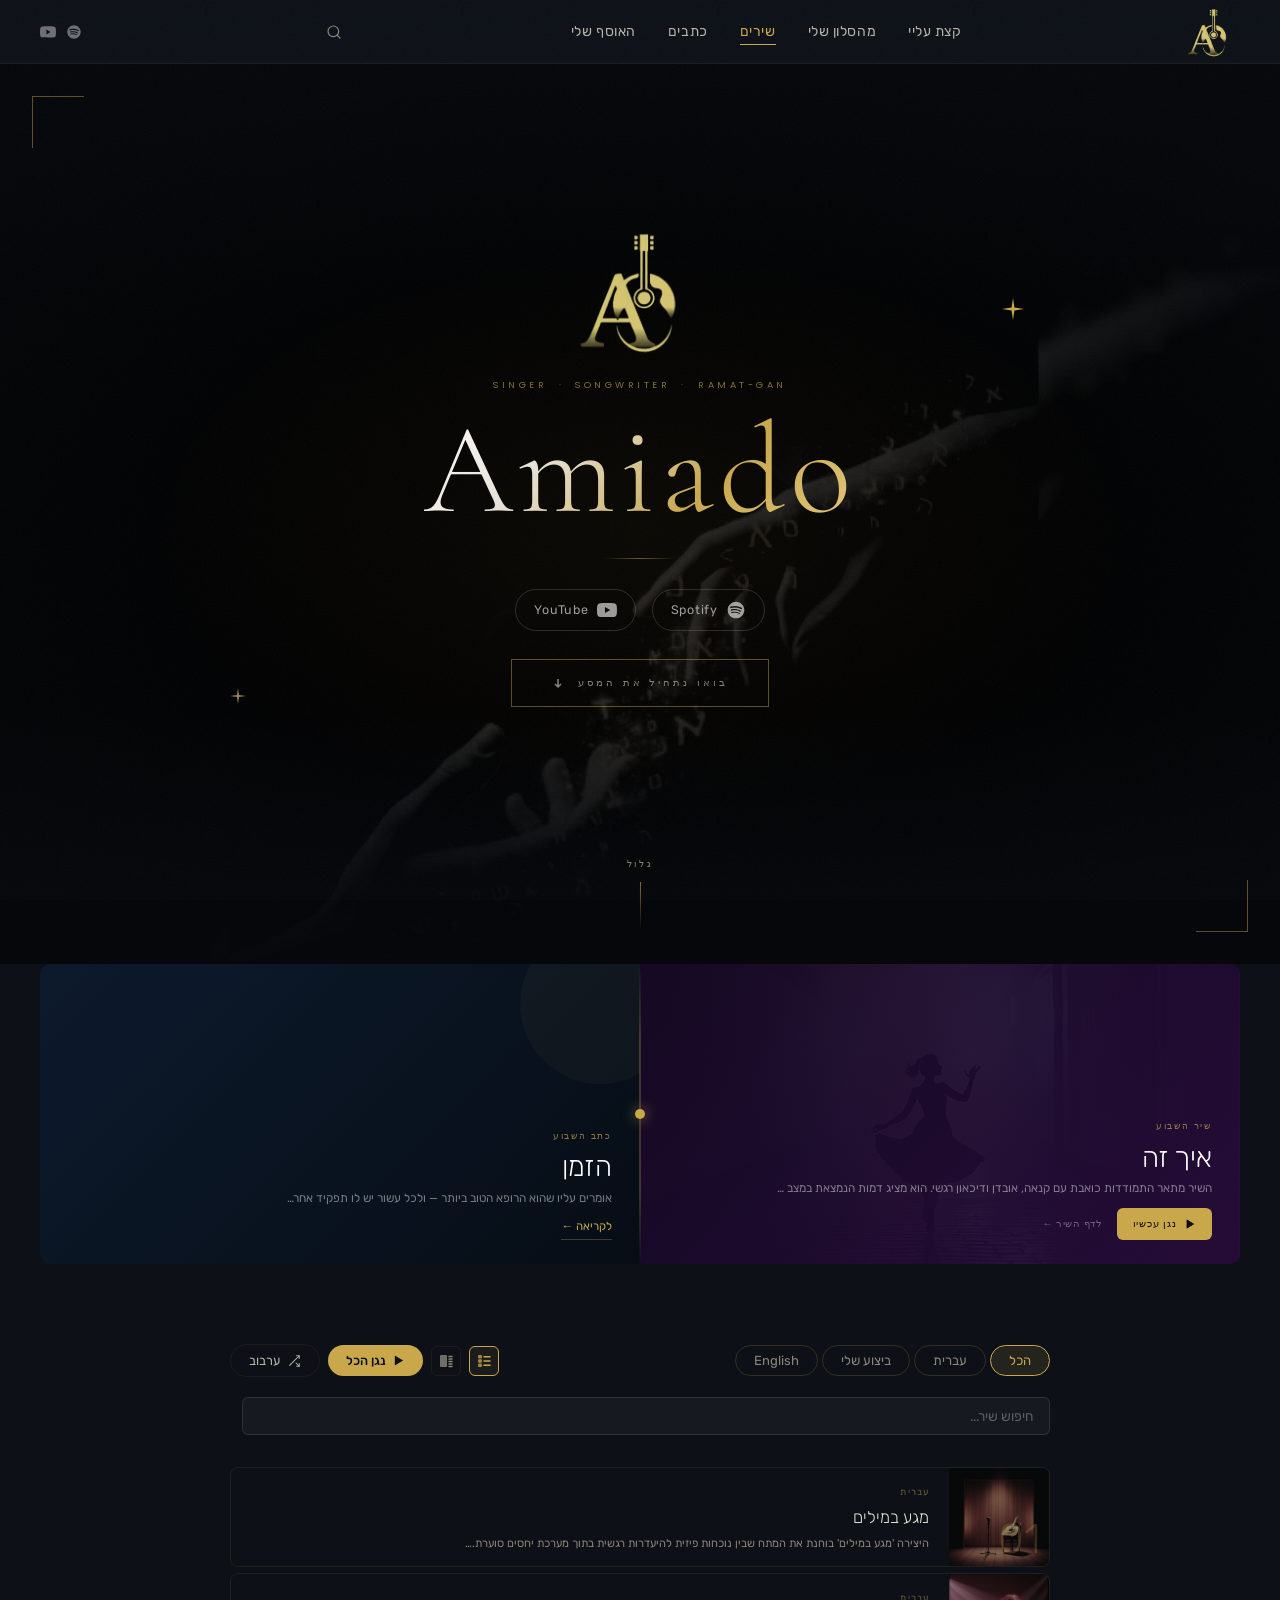
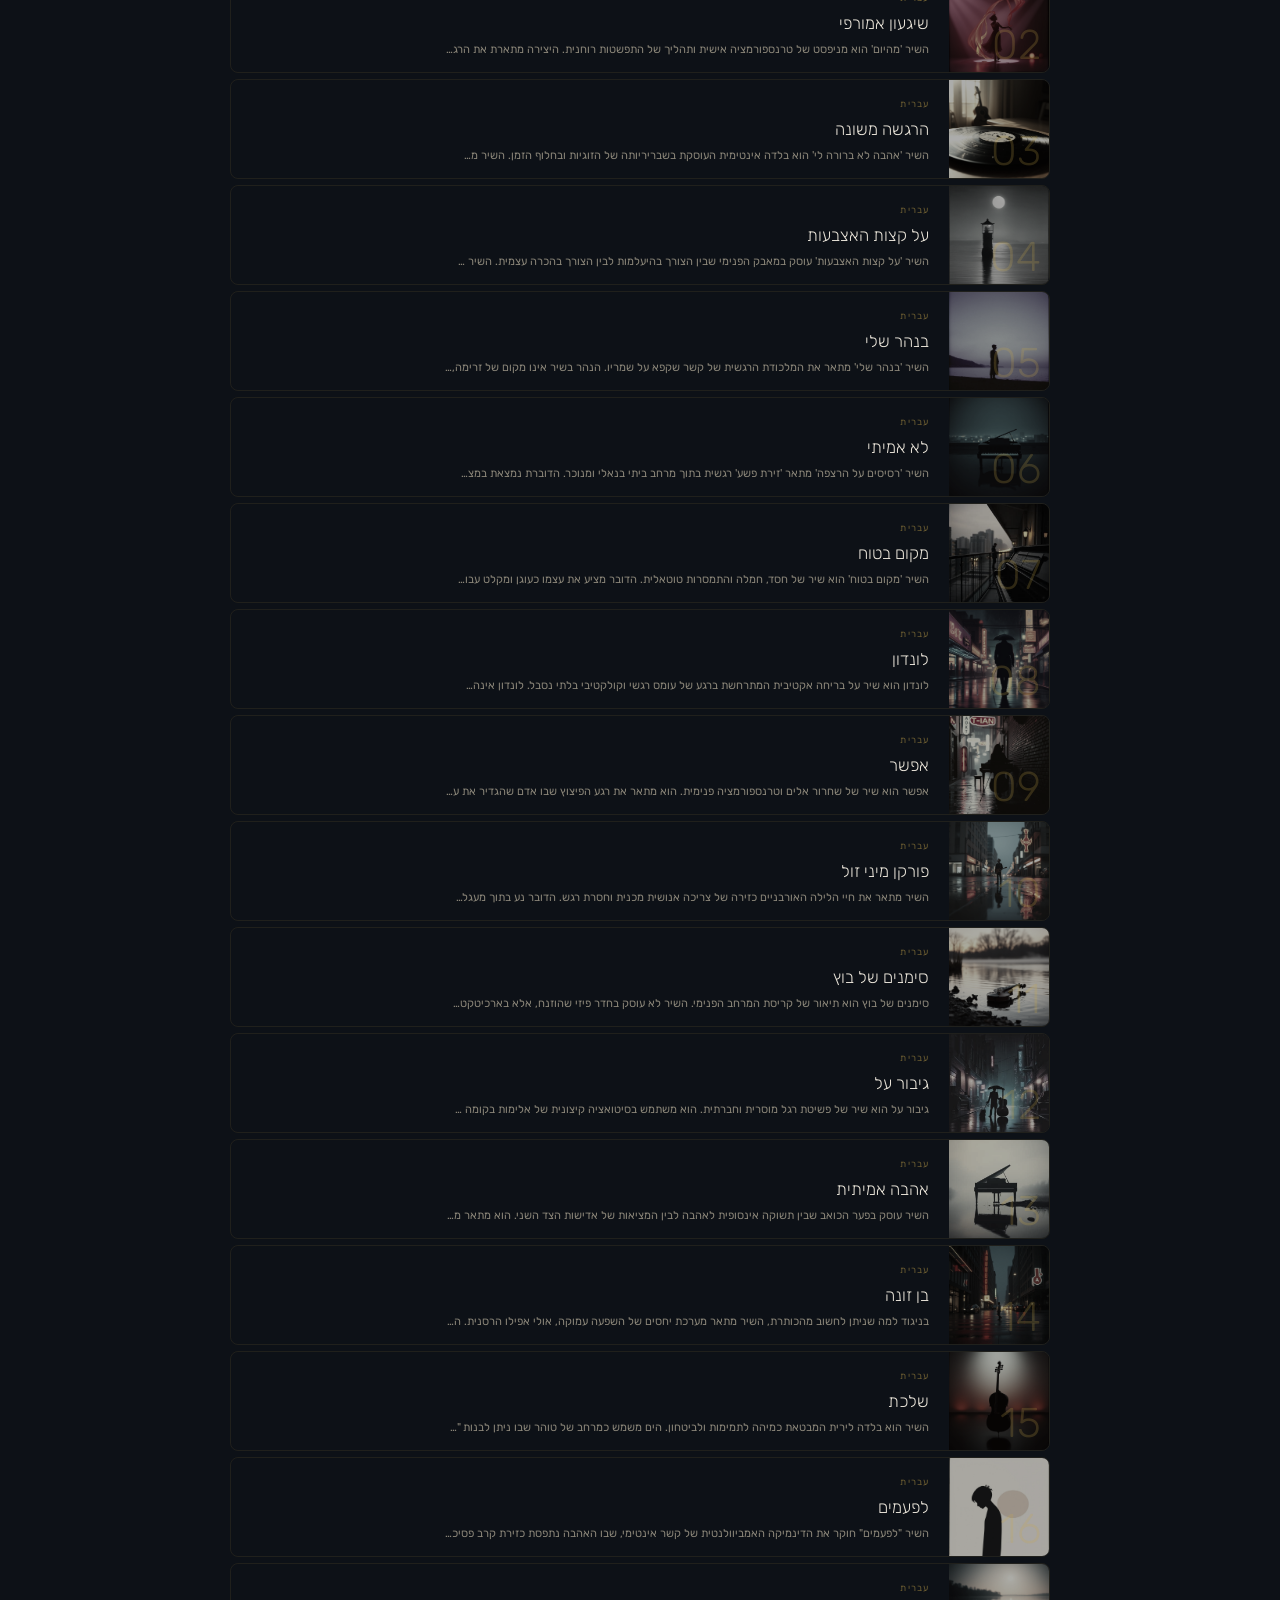
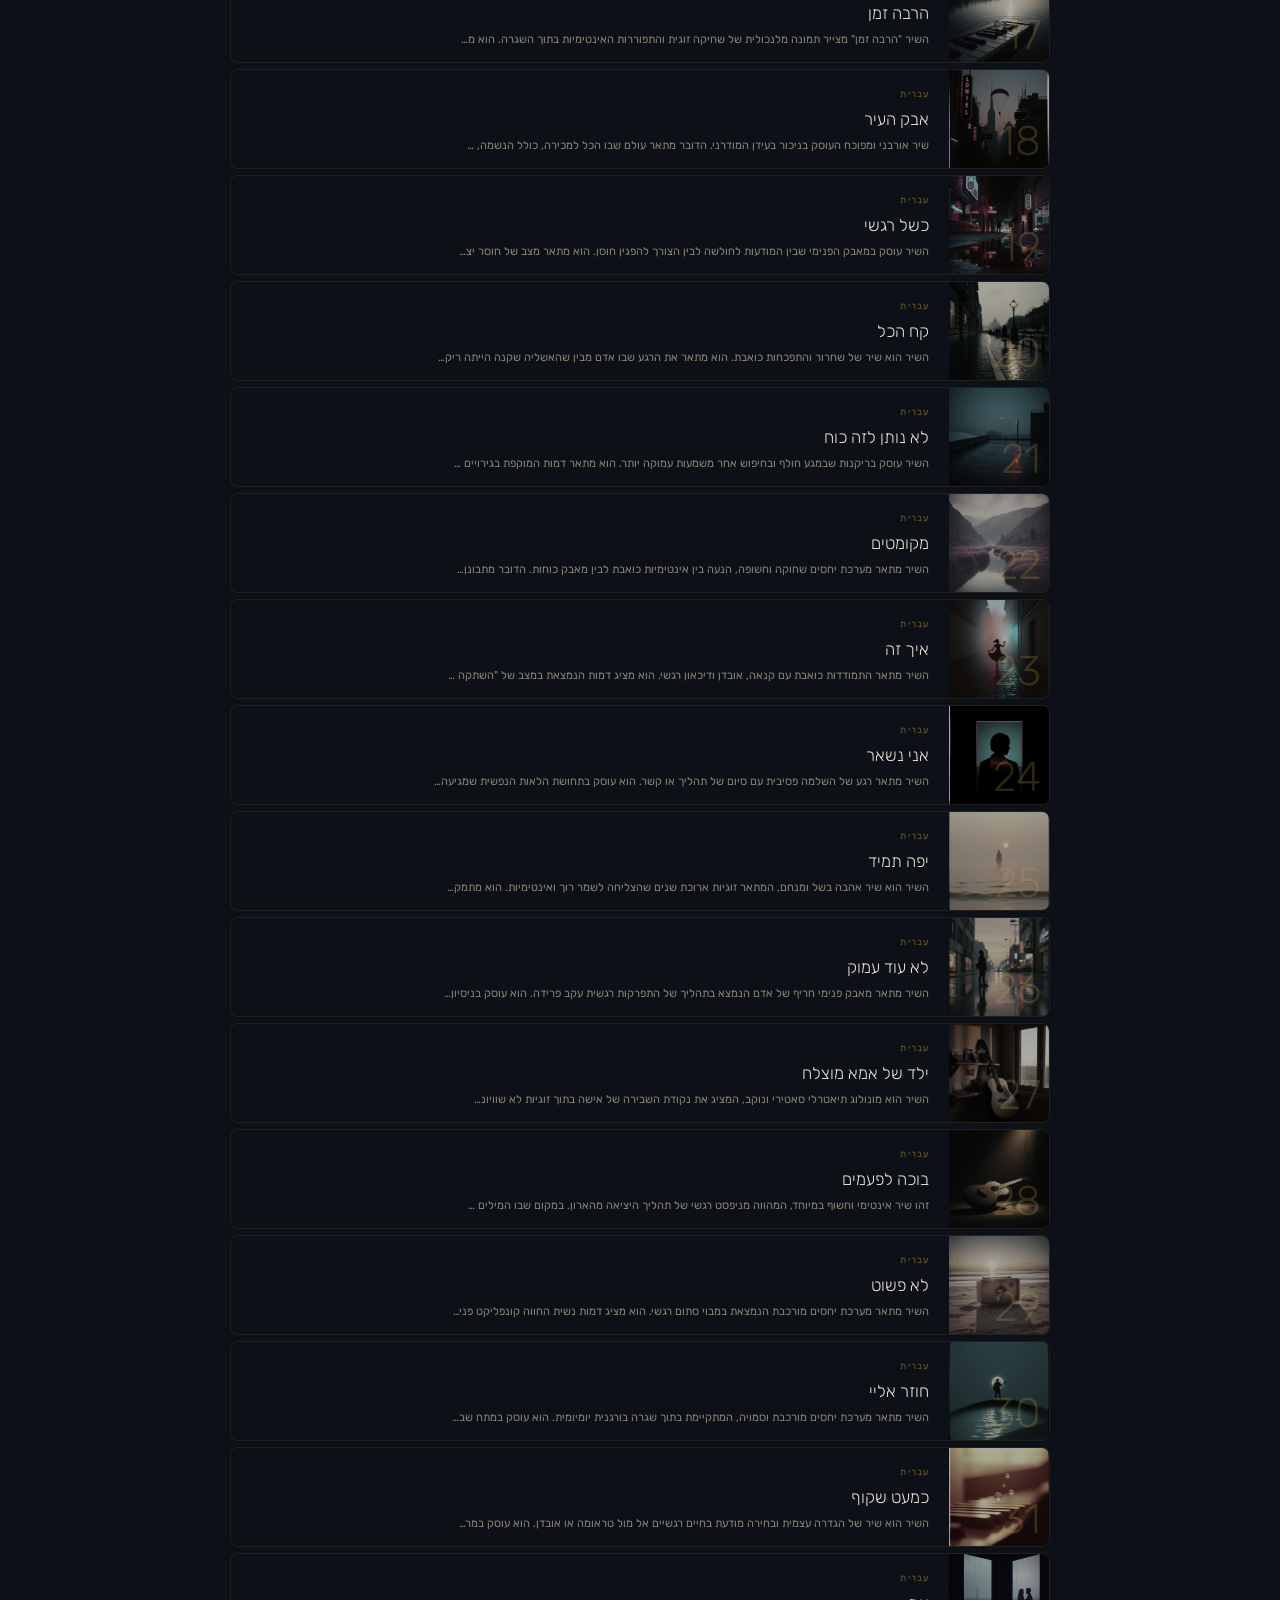
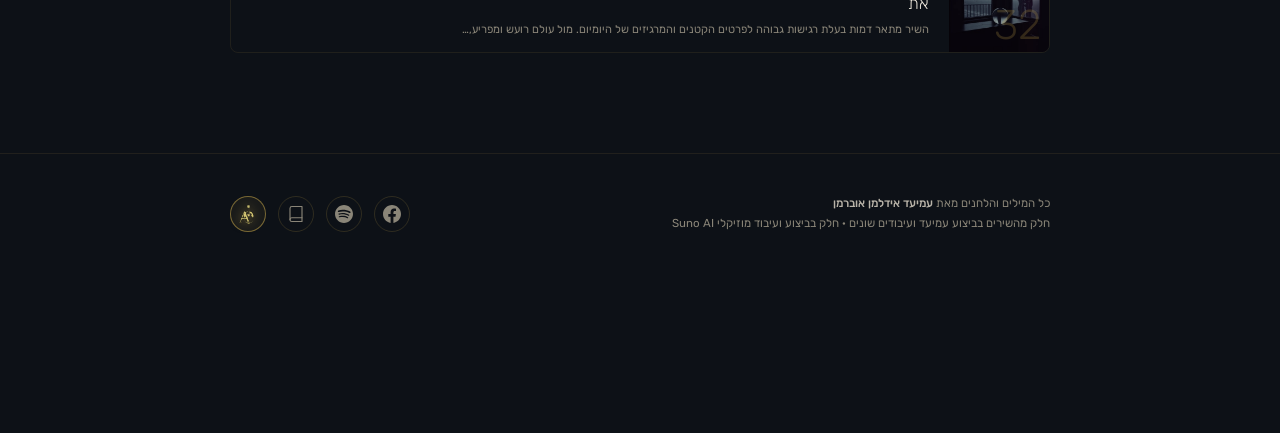
==== commit 5814180f: "Add digital book page (#/book), bio teaser, fix lyrics & encoding - New #/book route: all songs with" ====
--- a/amiado/index.html
+++ b/amiado/index.html
@@ -52,9 +52,11 @@
   <div class="global-search-overlay" id="globalSearchOverlay">
     <div class="gso-backdrop" id="gsoBackdrop"></div>
     <div class="gso-box">
-      <svg class="gso-icon" width="16" height="16" viewBox="0 0 24 24" fill="none" stroke="currentColor" stroke-width="1.8" stroke-linecap="round"><circle cx="11" cy="11" r="8"/><line x1="21" y1="21" x2="16.65" y2="16.65"/></svg>
-      <input type="text" class="gso-input" id="gsoInput" placeholder="חיפוש שיר..." dir="rtl" autocomplete="off">
-      <button class="gso-close" id="gsoClose">✕</button>
+      <div class="gso-input-wrap">
+        <svg class="gso-icon" width="16" height="16" viewBox="0 0 24 24" fill="none" stroke="currentColor" stroke-width="1.8" stroke-linecap="round"><circle cx="11" cy="11" r="8"/><line x1="21" y1="21" x2="16.65" y2="16.65"/></svg>
+        <input type="text" class="gso-input" id="gsoInput" placeholder="חיפוש שיר..." dir="rtl" autocomplete="off">
+        <button class="gso-close" id="gsoClose">✕</button>
+      </div>
       <div class="gso-results" id="gsoResults"></div>
     </div>
   </div>
@@ -114,6 +116,9 @@
         <a href="https://open.spotify.com/artist/7402OgTntEjhGoKYp8rWCO?si=G20H4d8YR8ulstT4EiOsBg" target="_blank" rel="noopener" class="site-footer-social" title="Spotify">
           <svg width="18" height="18" viewBox="0 0 24 24" fill="currentColor"><path d="M12 0C5.4 0 0 5.4 0 12s5.4 12 12 12 12-5.4 12-12S18.66 0 12 0zm5.521 17.34c-.24.359-.66.48-1.021.24-2.82-1.74-6.36-2.101-10.561-1.141-.418.122-.779-.179-.899-.539-.12-.421.18-.78.54-.9 4.56-1.021 8.52-.6 11.64 1.32.42.18.479.659.301 1.02zm1.44-3.3c-.301.42-.841.6-1.262.3-3.239-1.98-8.159-2.58-11.939-1.38-.479.12-1.02-.12-1.14-.6-.12-.48.12-1.021.6-1.141C9.6 9.9 15 10.561 18.72 12.84c.361.181.54.78.241 1.2zm.12-3.36C15.24 8.4 8.82 8.16 5.16 9.301c-.6.179-1.2-.181-1.38-.721-.18-.601.18-1.2.72-1.381 4.26-1.26 11.28-1.02 15.721 1.621.539.3.719 1.02.419 1.56-.299.421-1.02.599-1.559.3z"/></svg>
         </a>
+        <a href="#/book" class="site-footer-social" title="ספר השירים הדיגיטלי">
+          <svg width="18" height="18" viewBox="0 0 24 24" fill="none" stroke="currentColor" stroke-width="1.5" stroke-linecap="round" stroke-linejoin="round"><path d="M4 19.5A2.5 2.5 0 0 1 6.5 17H20"/><path d="M6.5 2H20v20H6.5A2.5 2.5 0 0 1 4 19.5v-15A2.5 2.5 0 0 1 6.5 2z"/></svg>
+        </a>
         <a href="#/" class="site-footer-social site-footer-logo-icon" title="amiado">
           <img src="aologo.svg" alt="amiado" class="site-footer-logo-img">
         </a>
--- a/amiado/style.css
+++ b/amiado/style.css
@@ -4299,7 +4299,7 @@
 }
 .song-cine-btns {
   display: flex;
-  flex-direction: column;
+  flex-direction: row;
   align-items: center;
   justify-content: center;
   gap: 8px;
@@ -5194,9 +5194,11 @@
 .global-search-overlay.open { opacity: 1; visibility: visible; }
 .gso-backdrop { position: absolute; inset: 0; background: rgba(5,5,10,.85); backdrop-filter: blur(12px); }
 .gso-box { position: absolute; top: 80px; left: 50%; transform: translateX(-50%); width: 100%; max-width: 560px; padding: 0 20px; }
+.gso-input-wrap { position: relative; }
 .gso-input { width: 100%; padding: 14px 44px 14px 44px; background: var(--bg-card); border: 1px solid rgba(201,168,76,.3); border-radius: 14px; color: var(--text); font-size: 1rem; font-family: var(--font-body); direction: rtl; outline: none; box-sizing: border-box; }
 .gso-input:focus { border-color: var(--gold); }
-.gso-close { position: absolute; top: 10px; left: 28px; background: none; border: none; color: var(--text-dim); font-size: .85rem; cursor: pointer; padding: 4px 8px; transition: color .2s; }
+.gso-icon { position: absolute; top: 50%; right: 15px; transform: translateY(-50%); pointer-events: none; color: var(--text-dim); }
+.gso-close { position: absolute; top: 50%; left: 14px; transform: translateY(-50%); background: none; border: none; color: var(--text-dim); font-size: .85rem; cursor: pointer; padding: 4px 8px; transition: color .2s; line-height: 1; }
 .gso-close:hover { color: var(--gold); }
 .gso-results { margin-top: 8px; background: var(--bg-card); border: 1px solid rgba(201,168,76,.15); border-radius: 14px; overflow: hidden; max-height: 400px; overflow-y: auto; }
 .gso-result { display: flex; align-items: center; gap: 12px; padding: 10px 16px; text-decoration: none; border-bottom: 1px solid rgba(255,255,255,.04); transition: background .15s; direction: rtl; }
@@ -5211,3 +5213,146 @@
   .next-song-strip { padding: 0 16px 60px; }
   .gso-box { top: 60px; }
 }
+
+/* ── BIO BOOK TEASER ── */
+.bio-book-teaser {
+  display: flex;
+  align-items: center;
+  gap: 16px;
+  background: linear-gradient(135deg, rgba(201,168,76,.07) 0%, rgba(201,168,76,.03) 100%);
+  border: 1px solid rgba(201,168,76,.2);
+  border-radius: 14px;
+  padding: 18px 24px;
+  margin: 32px 0;
+  max-width: 680px;
+}
+.bio-book-icon {
+  width: 48px; height: 48px;
+  border-radius: 10px;
+  background: rgba(201,168,76,.12);
+  border: 1px solid rgba(201,168,76,.25);
+  display: flex; align-items: center; justify-content: center;
+  color: var(--gold);
+  flex-shrink: 0;
+}
+.bio-book-text { flex: 1; min-width: 0; }
+.bio-book-label { font-family: var(--font-serif); font-size: 1rem; color: var(--gold); margin-bottom: 3px; }
+.bio-book-sub { font-size: .8rem; color: var(--text-dim); }
+.bio-book-btn {
+  display: inline-flex; align-items: center; gap: 6px;
+  background: rgba(201,168,76,.12);
+  border: 1px solid rgba(201,168,76,.3);
+  border-radius: 8px;
+  color: var(--gold);
+  font-family: var(--font-body);
+  font-size: .82rem;
+  padding: 8px 14px;
+  text-decoration: none;
+  white-space: nowrap;
+  transition: background .2s, border-color .2s;
+  flex-shrink: 0;
+}
+.bio-book-btn:hover { background: rgba(201,168,76,.2); border-color: var(--gold); }
+
+/* ── BOOK PAGE ── */
+.book-page { padding: 0 0 80px; max-width: 900px; margin: 0 auto; }
+.book-top-bar {
+  display: flex; align-items: center; justify-content: space-between; gap: 16px;
+  padding: 20px 32px 24px;
+  border-bottom: 1px solid rgba(201,168,76,.1);
+  margin-bottom: 8px;
+}
+.book-top-title { font-family: var(--font-serif); font-size: 1.4rem; color: var(--gold); }
+.book-top-count { font-size: .78rem; color: var(--text-dim); margin-top: 3px; display: block; }
+.book-print-btn {
+  display: flex; align-items: center; gap: 8px;
+  background: rgba(201,168,76,.1);
+  border: 1px solid rgba(201,168,76,.3);
+  border-radius: 8px;
+  color: var(--gold);
+  font-family: var(--font-body);
+  font-size: .82rem;
+  padding: 9px 16px;
+  cursor: pointer;
+  transition: background .2s;
+  white-space: nowrap;
+}
+.book-print-btn:hover { background: rgba(201,168,76,.2); }
+
+.book-cover {
+  margin: 24px 32px 32px;
+  background: linear-gradient(160deg, #0d1117 0%, #111820 100%);
+  border: 1px solid rgba(201,168,76,.15);
+  border-radius: 16px;
+  padding: 60px 40px;
+  text-align: center;
+}
+.book-cover-sub { font-size: .8rem; letter-spacing: .15em; text-transform: uppercase; color: var(--text-dim); margin-bottom: 12px; }
+.book-cover-title { font-family: var(--font-serif); font-size: clamp(2.8rem, 6vw, 4.5rem); font-weight: 600; color: var(--gold); letter-spacing: .06em; line-height: 1; }
+.book-cover-tagline { font-size: .9rem; color: var(--text-dim); margin-top: 14px; font-style: italic; }
+.book-cover-count { font-size: .75rem; color: var(--text-faint); margin-top: 24px; letter-spacing: .1em; }
+
+.book-songs { padding: 0 32px; }
+.book-song-page {
+  padding: 32px 0 28px;
+  border-bottom: 1px solid rgba(201,168,76,.08);
+}
+.book-song-page:last-child { border-bottom: none; }
+.book-song-header {
+  display: flex; align-items: baseline; gap: 12px;
+  margin-bottom: 20px;
+  padding-bottom: 10px;
+  border-bottom: 1px solid rgba(201,168,76,.12);
+}
+.book-song-num { font-family: var(--font-d); font-size: 1.4rem; color: rgba(201,168,76,.3); flex-shrink: 0; }
+.book-song-title { font-family: var(--font-serif); font-size: 1.4rem; color: var(--gold); flex: 1; }
+.book-song-lang { font-size: .72rem; color: var(--text-faint); letter-spacing: .08em; text-transform: uppercase; }
+
+.book-song-body { display: flex; gap: 32px; align-items: flex-start; }
+.book-lyrics { flex: 1; min-width: 0; }
+.book-section { margin-bottom: 18px; }
+.book-section-name { font-size: .7rem; font-weight: 500; letter-spacing: .1em; text-transform: uppercase; color: var(--gold); opacity: .6; margin-bottom: 6px; }
+.book-line { font-size: .9rem; color: var(--text); line-height: 1.8; }
+
+.book-qr-col { flex-shrink: 0; text-align: center; padding-top: 4px; }
+.book-qr { width: 100px; height: 100px; border-radius: 8px; border: 1px solid rgba(201,168,76,.15); display: block; }
+.book-qr-label { font-size: .65rem; color: var(--text-faint); margin-top: 5px; letter-spacing: .06em; }
+
+.book-abstract {
+  margin-top: 16px;
+  padding: 12px 16px;
+  background: rgba(201,168,76,.04);
+  border-right: 2px solid rgba(201,168,76,.2);
+  border-radius: 0 6px 6px 0;
+  font-size: .78rem;
+  color: var(--text-dim);
+  line-height: 1.65;
+}
+
+/* ── PRINT STYLES ── */
+@media print {
+  .no-print, nav, #player, .site-footer, .breadcrumb { display: none !important; }
+  body { background: #fff; color: #111; }
+  .book-page { max-width: 100%; padding: 0; }
+  .book-songs { padding: 0; }
+  .book-song-page { page-break-inside: avoid; padding: 20px 0; border-bottom: 1px solid #ddd; }
+  .book-song-title { color: #111; }
+  .book-song-num { color: #bbb; }
+  .book-section-name { color: #888; }
+  .book-line { color: #222; font-size: 10pt; }
+  .book-abstract { background: #f9f9f9; border-right: 2px solid #ccc; color: #555; font-size: 8pt; }
+  .book-qr { filter: none; }
+  .book-qr-label { color: #888; }
+  .book-cover { background: #fff; border: 1px solid #ddd; page-break-after: always; }
+  .book-cover-title { color: #c9a84c; }
+  .book-cover-sub, .book-cover-tagline, .book-cover-count { color: #888; }
+}
+
+@media (max-width: 600px) {
+  .bio-book-teaser { flex-wrap: wrap; padding: 14px 16px; }
+  .book-top-bar { padding: 16px 16px 20px; }
+  .book-songs { padding: 0 16px; }
+  .book-cover { margin: 16px; padding: 40px 24px; }
+  .book-song-body { flex-direction: column-reverse; gap: 16px; }
+  .book-qr-col { display: flex; align-items: center; gap: 10px; }
+}
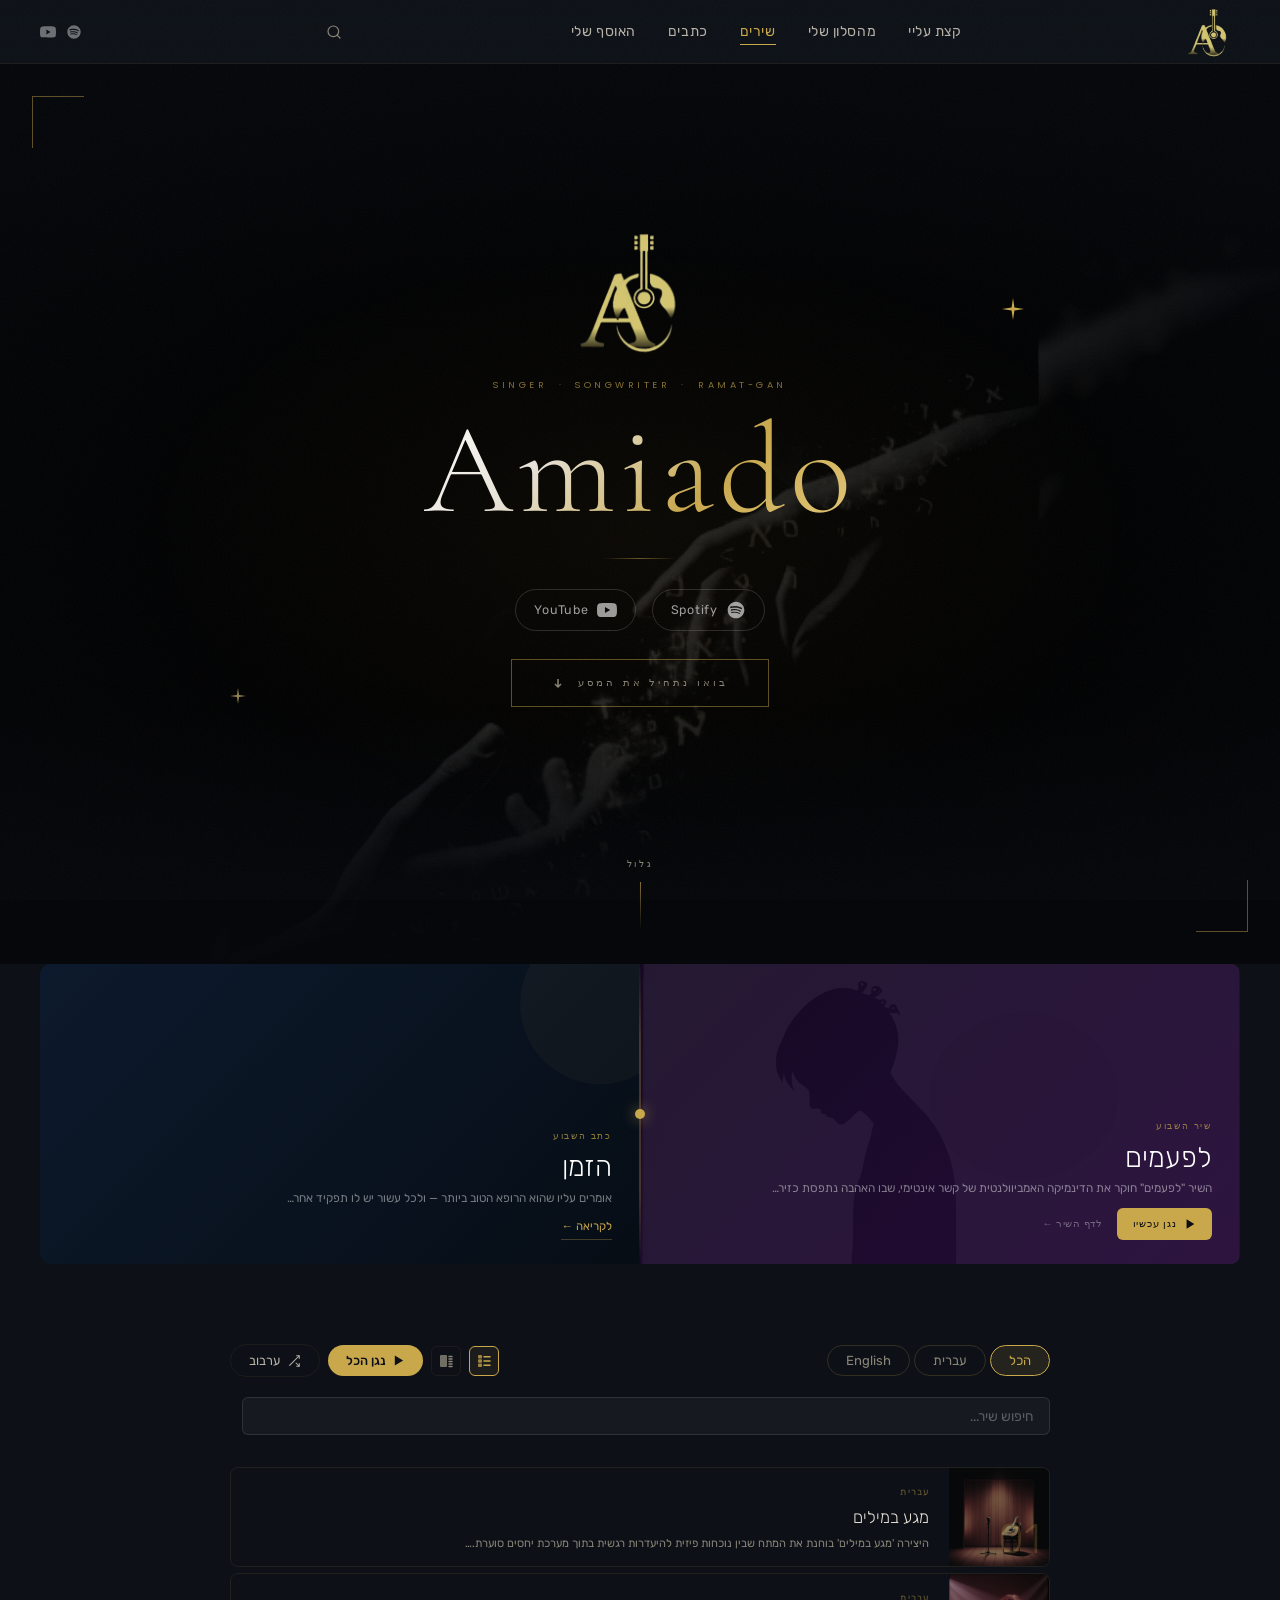
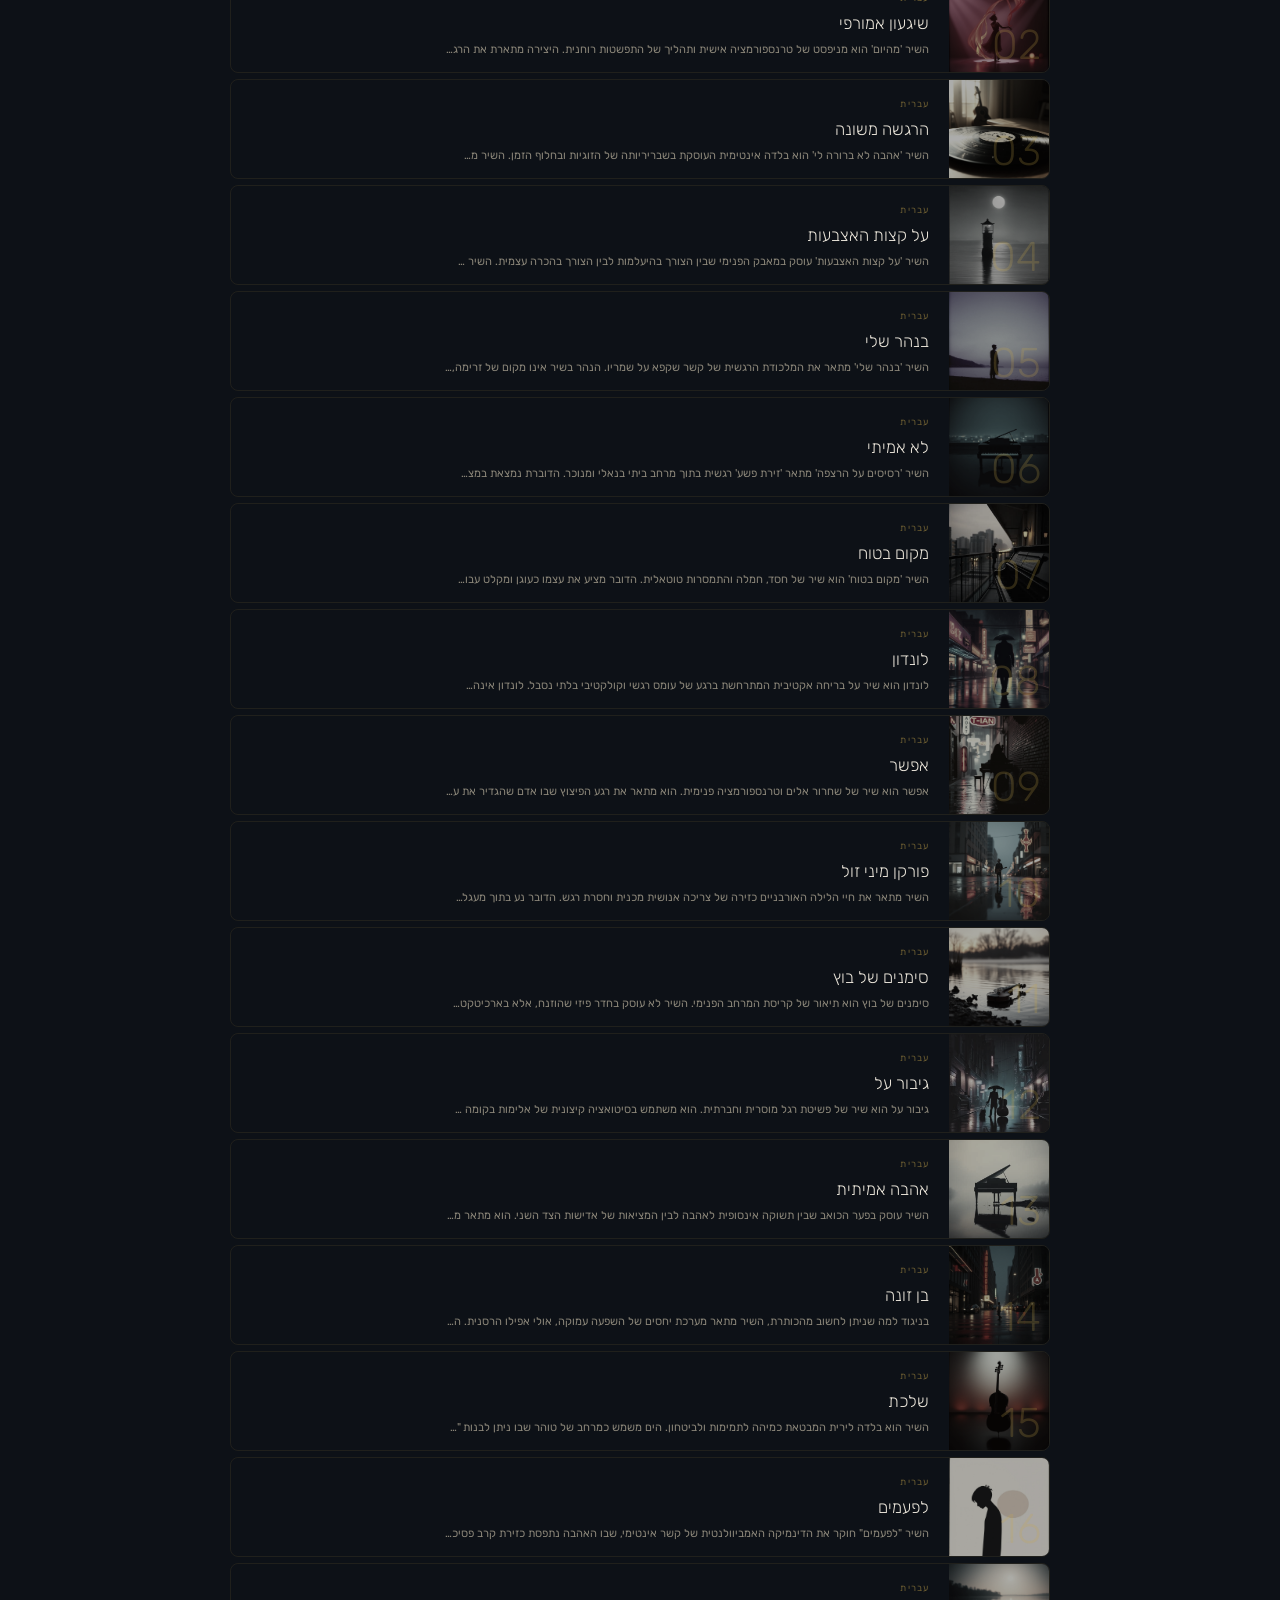
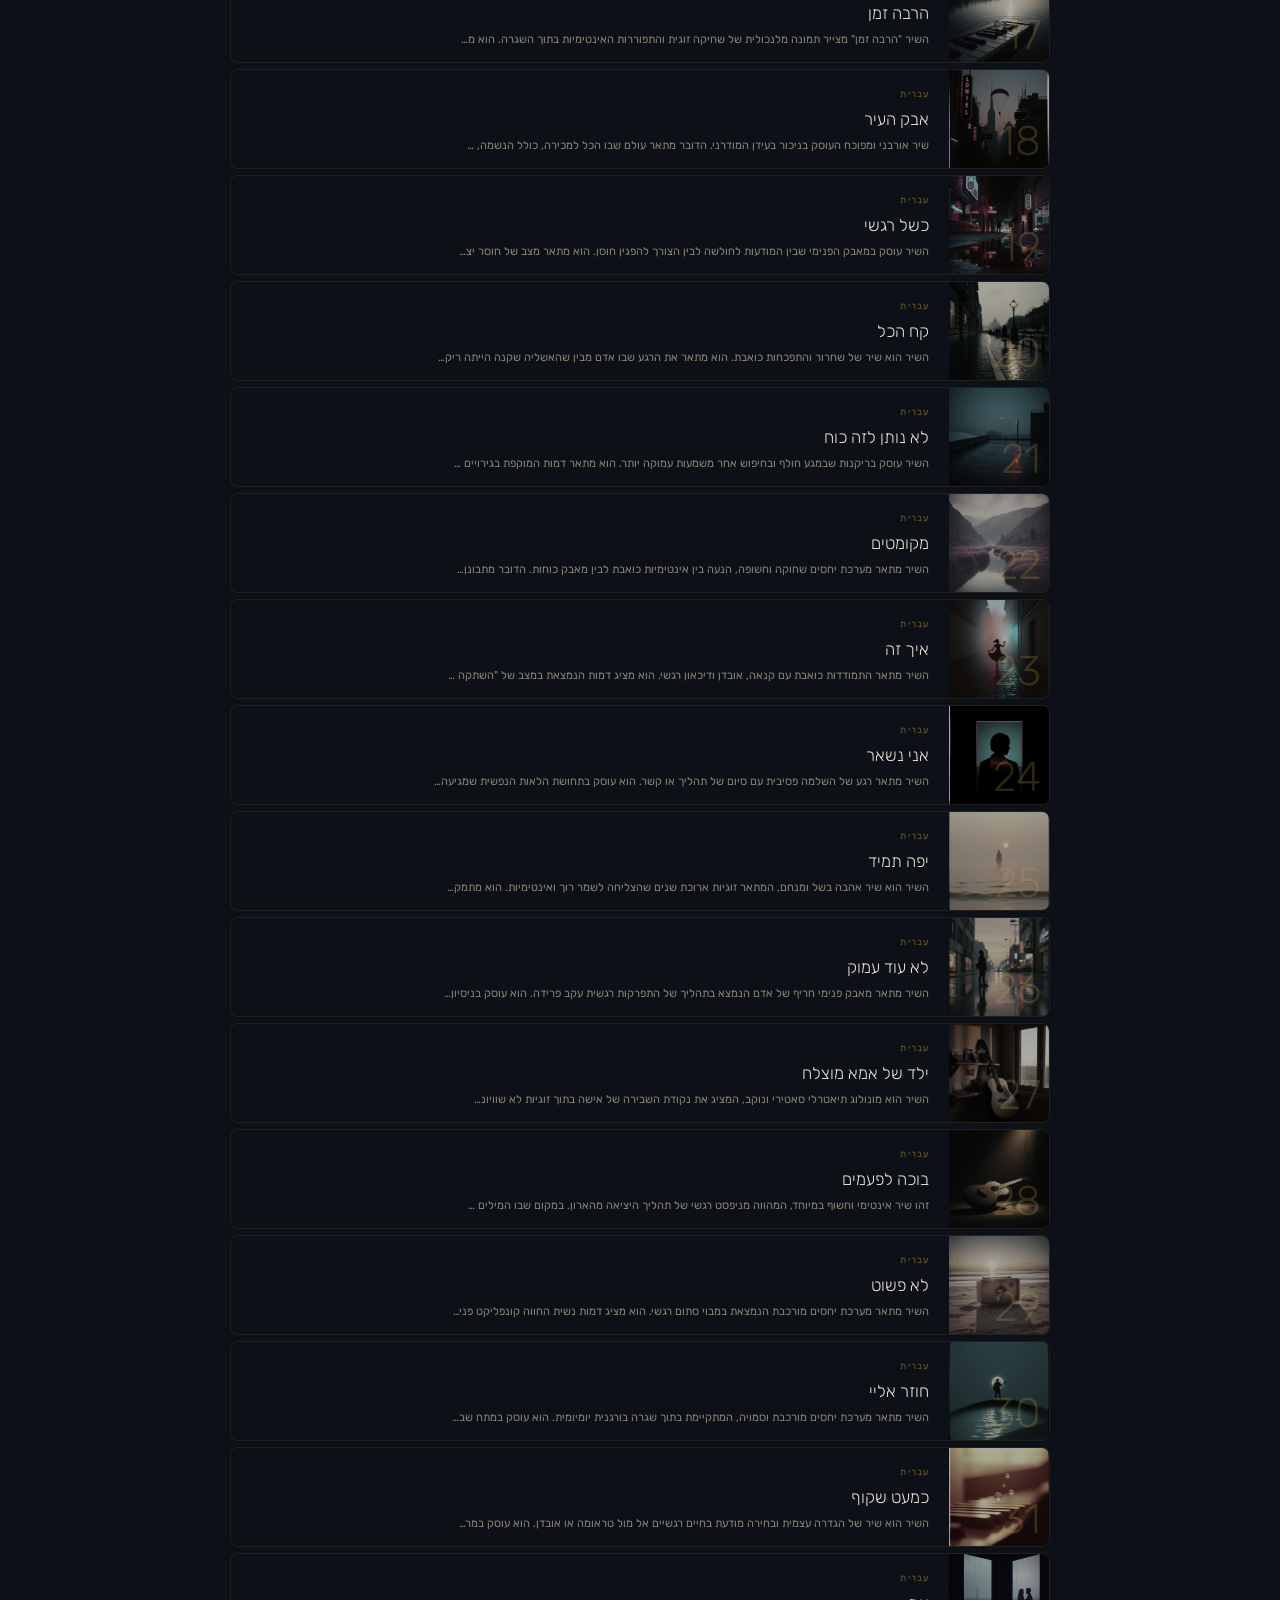
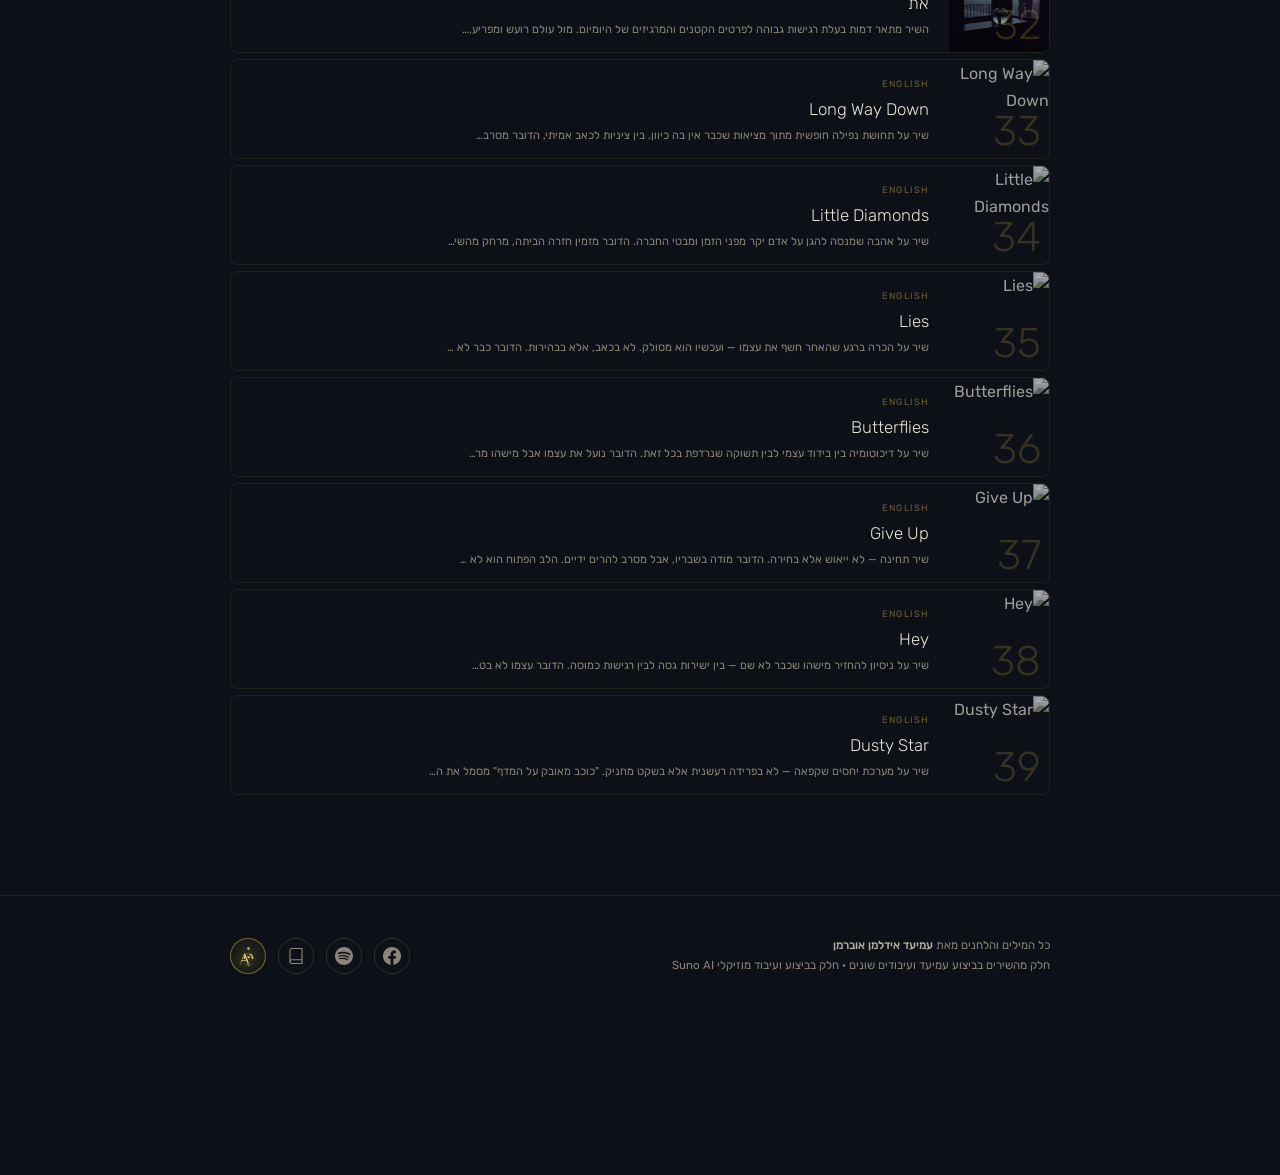
==== commit 0411d834: "Add 7 English songs + mobile play button fix - Add Long Way Down, Little Diamonds, Lies, Butterflies" ====
--- a/amiado/index.html
+++ b/amiado/index.html
@@ -22,7 +22,7 @@
   <link rel="preconnect" href="https://fonts.googleapis.com">
   <link rel="preconnect" href="https://fonts.gstatic.com" crossorigin>
   <link href="https://fonts.googleapis.com/css2?family=Cormorant+Garamond:ital,wght@0,300;0,400;0,600;1,300;1,400&family=Poppins:wght@300;400;500&family=Rubik:wght@300;400;500;700&display=swap" rel="stylesheet">
-  <link rel="stylesheet" href="style.css?v=20260322">
+  <link rel="stylesheet" href="style.css?v=20260322b">
 </head>
 <body>
   <div class="grain" aria-hidden="true"></div>
@@ -128,7 +128,7 @@
 
   <audio id="audioEl" preload="metadata"></audio>
 
-  <script src="app.js?v=20260322"></script>
+  <script src="app.js?v=20260323"></script>
   <script>
     if ('serviceWorker' in navigator) {
       window.addEventListener('load', () => {
--- a/amiado/style.css
+++ b/amiado/style.css
@@ -3639,6 +3639,17 @@
 
   .shma-btn:active { transform: scale(0.9); }
 
+  .shma-play-btn {
+    color: var(--gold) !important;
+    background: rgba(201,168,76,0.15) !important;
+    border-radius: 50%;
+    width: 48px;
+    height: 48px;
+    justify-content: center;
+  }
+  .shma-play-btn span { color: var(--gold) !important; font-size: 0.6rem; }
+  .shma-play-btn svg { fill: var(--gold); }
+
   .shma-btn.track-fav-btn.active { color: var(--gold); }
   .shma-btn.track-fav-btn.active span { color: var(--gold); }
   .shma-btn.track-fav-btn.active svg { fill: var(--gold); stroke: var(--gold); }
@@ -5280,17 +5291,75 @@
 .book-print-btn:hover { background: rgba(201,168,76,.2); }
 
 .book-cover {
-  margin: 24px 32px 32px;
-  background: linear-gradient(160deg, #0d1117 0%, #111820 100%);
-  border: 1px solid rgba(201,168,76,.15);
-  border-radius: 16px;
-  padding: 60px 40px;
+  position: relative;
+  margin: 24px 32px 40px;
+  background: #090907;
+  border-radius: 4px;
+  overflow: hidden;
+  aspect-ratio: 10 / 7;
+  display: flex;
+  align-items: center;
+  justify-content: center;
+}
+.book-cover-frame {
+  position: absolute;
+  inset: 0;
+  width: 100%;
+  height: 100%;
+}
+.book-cover-inner {
+  position: relative;
+  z-index: 1;
   text-align: center;
-}
-.book-cover-sub { font-size: .8rem; letter-spacing: .15em; text-transform: uppercase; color: var(--text-dim); margin-bottom: 12px; }
-.book-cover-title { font-family: var(--font-serif); font-size: clamp(2.8rem, 6vw, 4.5rem); font-weight: 600; color: var(--gold); letter-spacing: .06em; line-height: 1; }
-.book-cover-tagline { font-size: .9rem; color: var(--text-dim); margin-top: 14px; font-style: italic; }
-.book-cover-count { font-size: .75rem; color: var(--text-faint); margin-top: 24px; letter-spacing: .1em; }
+  padding: 20px 60px;
+  display: flex;
+  flex-direction: column;
+  align-items: center;
+  gap: 0;
+}
+.book-cover-sup {
+  font-family: var(--font-serif);
+  font-size: clamp(.6rem, 1.2vw, .8rem);
+  letter-spacing: .35em;
+  text-transform: uppercase;
+  color: rgba(201,168,76,.55);
+  margin-bottom: 18px;
+  font-weight: 400;
+}
+.book-cover-title {
+  font-family: var(--font-serif);
+  font-size: clamp(3.2rem, 7vw, 5.5rem);
+  font-weight: 300;
+  color: var(--gold);
+  letter-spacing: .12em;
+  line-height: 1;
+  text-shadow: 0 0 60px rgba(201,168,76,.18);
+}
+.book-cover-tagline {
+  font-family: var(--font-serif);
+  font-size: clamp(.75rem, 1.4vw, .95rem);
+  color: rgba(201,168,76,.5);
+  margin-top: 18px;
+  font-style: italic;
+  letter-spacing: .04em;
+}
+.book-cover-temple {
+  font-family: var(--font-serif);
+  font-size: clamp(.6rem, 1.1vw, .75rem);
+  color: rgba(201,168,76,.3);
+  margin-top: 26px;
+  letter-spacing: .28em;
+  text-transform: uppercase;
+  font-style: normal;
+}
+.book-cover-count {
+  font-size: clamp(.55rem, 1vw, .68rem);
+  color: rgba(201,168,76,.2);
+  margin-top: 22px;
+  letter-spacing: .2em;
+  text-transform: uppercase;
+  font-family: var(--font-serif);
+}
 
 .book-songs { padding: 0 32px; }
 .book-song-page {
@@ -5318,18 +5387,147 @@
 .book-qr { width: 100px; height: 100px; border-radius: 8px; border: 1px solid rgba(201,168,76,.15); display: block; }
 .book-qr-label { font-size: .65rem; color: var(--text-faint); margin-top: 5px; letter-spacing: .06em; }
 
-.book-abstract {
-  margin-top: 16px;
-  padding: 12px 16px;
-  background: rgba(201,168,76,.04);
-  border-right: 2px solid rgba(201,168,76,.2);
-  border-radius: 0 6px 6px 0;
+/* full analysis in book page */
+.book-analysis {
+  margin-top: 18px;
+  border-top: 1px solid rgba(201,168,76,.1);
+  padding-top: 14px;
+  display: flex;
+  flex-direction: column;
+  gap: 10px;
+}
+.book-analysis-block { font-size: .78rem; color: var(--text-dim); line-height: 1.65; }
+.book-analysis-label { font-weight: 500; color: var(--gold); opacity: .8; }
+
+/* ── BOOK VIEW MODAL ── */
+.book-view-modal {
+  position: fixed;
+  inset: 0;
+  z-index: 4000;
+  opacity: 0;
+  transition: opacity .25s;
+}
+.book-view-modal.open { opacity: 1; }
+.bvm-backdrop {
+  position: absolute;
+  inset: 0;
+  background: rgba(5,5,10,.88);
+  backdrop-filter: blur(10px);
+}
+.bvm-panel {
+  position: absolute;
+  top: 0; bottom: 0; left: 50%;
+  transform: translateX(-50%);
+  width: 100%;
+  max-width: 680px;
+  background: #0e0e12;
+  border-left: 1px solid rgba(201,168,76,.12);
+  border-right: 1px solid rgba(201,168,76,.12);
+  display: flex;
+  flex-direction: column;
+  overflow: hidden;
+}
+.bvm-toolbar {
+  display: flex;
+  align-items: center;
+  justify-content: space-between;
+  padding: 14px 20px;
+  border-bottom: 1px solid rgba(201,168,76,.1);
+  flex-shrink: 0;
+  gap: 10px;
+}
+.bvm-print-btn, .bvm-close-btn {
+  display: flex; align-items: center; gap: 6px;
+  background: transparent;
+  border: 1px solid rgba(201,168,76,.2);
+  border-radius: 7px;
+  color: var(--text-dim);
+  font-family: var(--font-body);
   font-size: .78rem;
-  color: var(--text-dim);
-  line-height: 1.65;
-}
-
-/* ── PRINT STYLES ── */
+  padding: 6px 12px;
+  cursor: pointer;
+  transition: border-color .2s, color .2s;
+}
+.bvm-print-btn:hover { border-color: var(--gold); color: var(--gold); }
+.bvm-close-btn:hover { border-color: var(--red,#e05555); color: var(--red,#e05555); }
+
+.bvm-content {
+  flex: 1;
+  overflow-y: auto;
+  padding: 28px 32px 48px;
+  direction: rtl;
+}
+.bvm-header {
+  display: flex;
+  align-items: baseline;
+  gap: 14px;
+  margin-bottom: 28px;
+  padding-bottom: 16px;
+  border-bottom: 1px solid rgba(201,168,76,.15);
+}
+.bvm-num { font-family: var(--font-d); font-size: 2.2rem; color: rgba(201,168,76,.2); flex-shrink: 0; line-height: 1; }
+.bvm-title { font-family: var(--font-serif); font-size: clamp(1.6rem, 4vw, 2.2rem); color: var(--gold); line-height: 1.1; }
+.bvm-lang { font-size: .7rem; color: var(--text-faint); letter-spacing: .1em; text-transform: uppercase; display: block; margin-top: 4px; }
+
+.bvm-body { display: flex; gap: 28px; align-items: flex-start; }
+.bvm-lyrics { flex: 1; min-width: 0; }
+.bvm-section { margin-bottom: 22px; }
+.bvm-section-name { font-size: .68rem; font-weight: 500; letter-spacing: .1em; text-transform: uppercase; color: var(--gold); opacity: .55; margin-bottom: 8px; }
+.bvm-line { font-size: .97rem; color: var(--text); line-height: 2; }
+
+.bvm-qr-col { flex-shrink: 0; text-align: center; padding-top: 4px; }
+.bvm-qr { width: 110px; height: 110px; border-radius: 10px; border: 1px solid rgba(201,168,76,.2); display: block; }
+.bvm-qr-label { font-size: .6rem; color: var(--text-faint); margin-top: 6px; letter-spacing: .06em; }
+
+.bvm-analysis {
+  margin-top: 28px;
+  padding-top: 20px;
+  border-top: 1px solid rgba(201,168,76,.1);
+}
+.bvm-analysis-title {
+  font-size: .68rem;
+  font-weight: 500;
+  letter-spacing: .12em;
+  text-transform: uppercase;
+  color: var(--gold);
+  opacity: .6;
+  margin-bottom: 14px;
+}
+.bvm-analysis-block { margin-bottom: 14px; font-size: .82rem; color: var(--text-dim); line-height: 1.7; }
+.bvm-analysis-label { font-weight: 500; color: var(--gold); opacity: .8; margin-left: 4px; }
+
+.bvm-footer-sig {
+  margin-top: 32px;
+  text-align: center;
+  font-size: .7rem;
+  color: var(--text-faint);
+  letter-spacing: .1em;
+}
+
+/* Print from modal */
+@media print {
+  .book-view-modal .bvm-toolbar,
+  .book-view-modal .bvm-backdrop { display: none !important; }
+  .book-view-modal .bvm-panel {
+    position: static; transform: none; border: none;
+    max-width: 100%; background: #fff;
+  }
+  .bvm-content { overflow: visible; padding: 20px; }
+  .bvm-title { color: #111; }
+  .bvm-num { color: #ccc; }
+  .bvm-section-name { color: #888; }
+  .bvm-line { color: #222; font-size: 10.5pt; line-height: 1.9; }
+  .bvm-analysis-title { color: #999; }
+  .bvm-analysis-label { color: #c9a84c; }
+  .bvm-analysis-block { color: #444; font-size: 8.5pt; }
+  .bvm-qr { filter: none; }
+  .bvm-qr-label { color: #999; }
+  .bvm-footer-sig { color: #bbb; }
+  /* hide non-modal content */
+  nav, #player, .site-footer, #app, .no-print { display: none !important; }
+}
+
+/* ── PRINT STYLES (book page) ── */
 @media print {
   .no-print, nav, #player, .site-footer, .breadcrumb { display: none !important; }
   body { background: #fff; color: #111; }
@@ -5340,19 +5538,28 @@
   .book-song-num { color: #bbb; }
   .book-section-name { color: #888; }
   .book-line { color: #222; font-size: 10pt; }
-  .book-abstract { background: #f9f9f9; border-right: 2px solid #ccc; color: #555; font-size: 8pt; }
+  .book-analysis-block { color: #555; font-size: 8pt; }
+  .book-analysis-label { color: #c9a84c; }
   .book-qr { filter: none; }
   .book-qr-label { color: #888; }
-  .book-cover { background: #fff; border: 1px solid #ddd; page-break-after: always; }
-  .book-cover-title { color: #c9a84c; }
-  .book-cover-sub, .book-cover-tagline, .book-cover-count { color: #888; }
+  .book-cover { background: #090907; border: 1px solid #c9a84c; page-break-after: always; }
+  .book-cover-title { color: #c9a84c; text-shadow: none; }
+  .book-cover-sup, .book-cover-tagline, .book-cover-temple, .book-cover-count { color: rgba(201,168,76,.6); }
+}
+
+@media (max-width: 600px) {
+  .bvm-content { padding: 20px 16px 40px; }
+  .bvm-body { flex-direction: column-reverse; gap: 16px; }
+  .bvm-qr-col { display: flex; align-items: center; gap: 10px; }
+  .bvm-qr { width: 90px; height: 90px; }
 }
 
 @media (max-width: 600px) {
   .bio-book-teaser { flex-wrap: wrap; padding: 14px 16px; }
   .book-top-bar { padding: 16px 16px 20px; }
   .book-songs { padding: 0 16px; }
-  .book-cover { margin: 16px; padding: 40px 24px; }
+  .book-cover { margin: 16px; }
+  .book-cover-inner { padding: 16px 32px; }
   .book-song-body { flex-direction: column-reverse; gap: 16px; }
   .book-qr-col { display: flex; align-items: center; gap: 10px; }
 }
